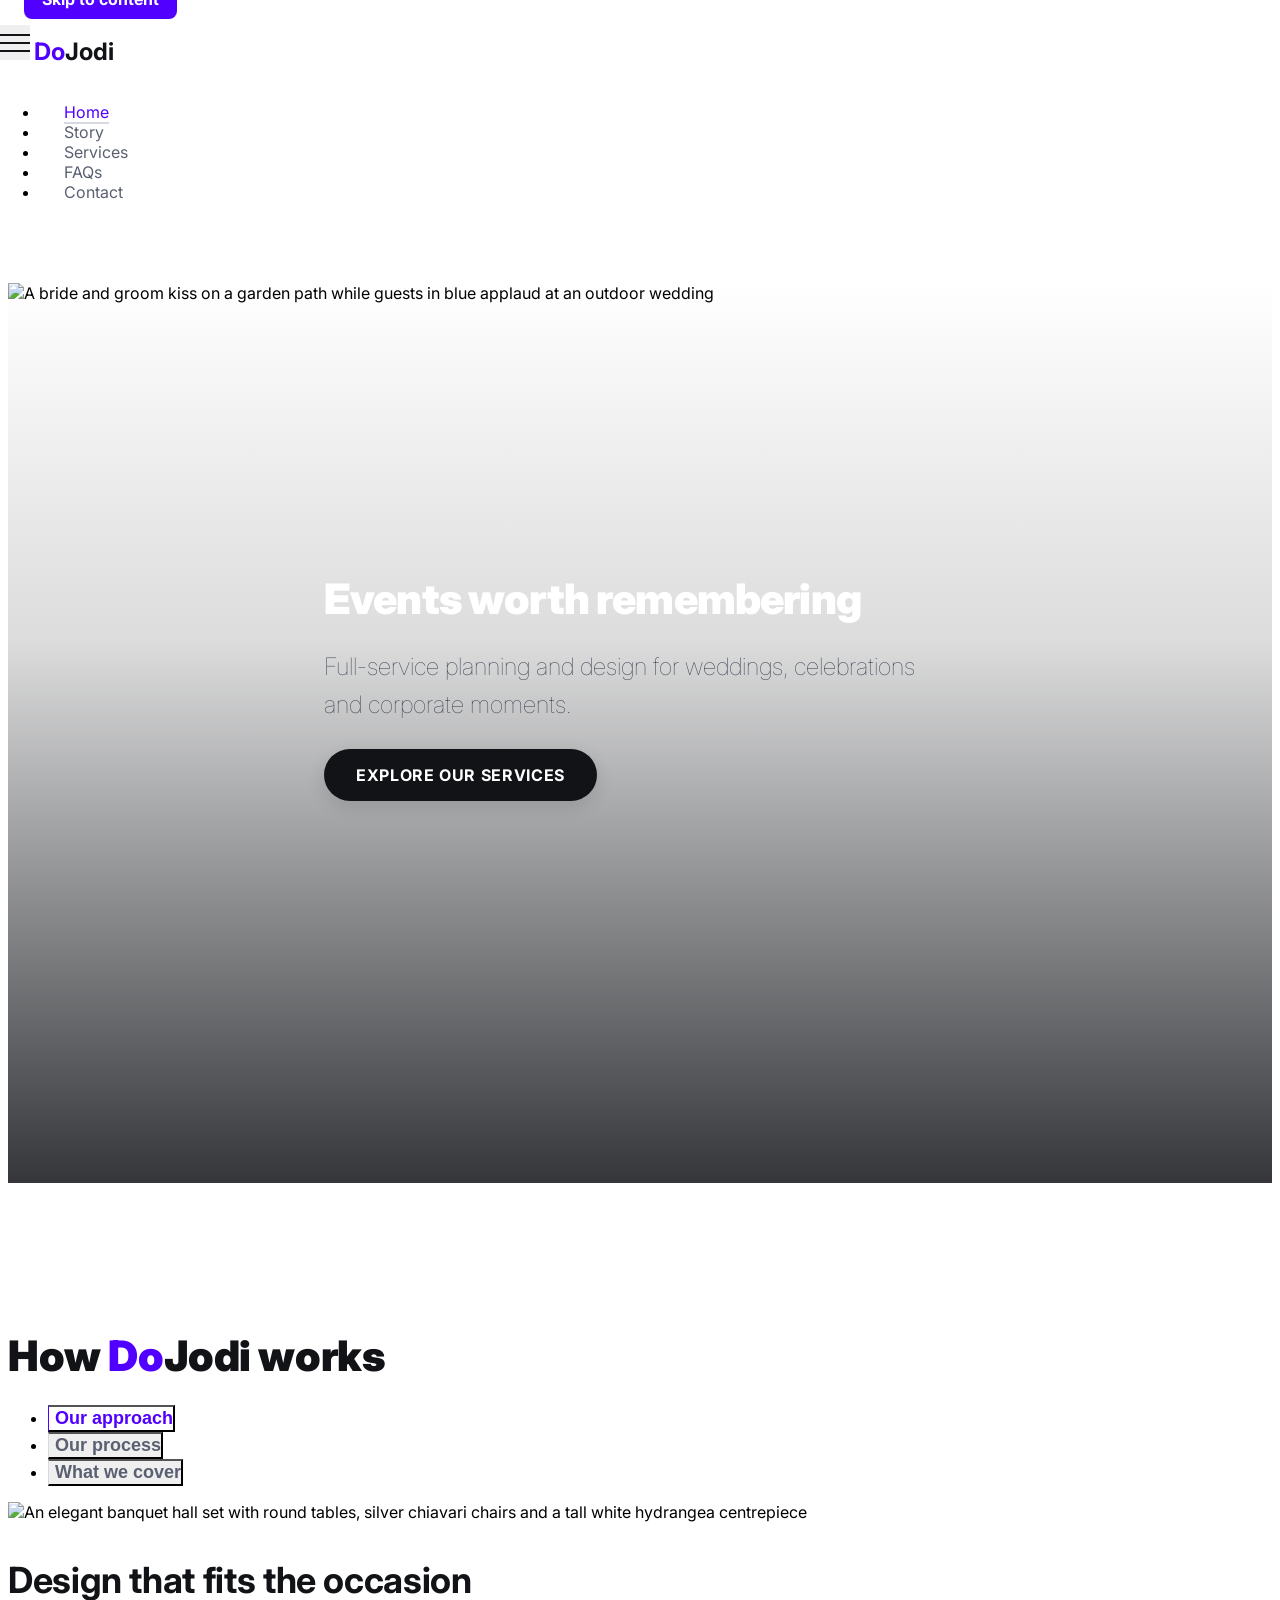
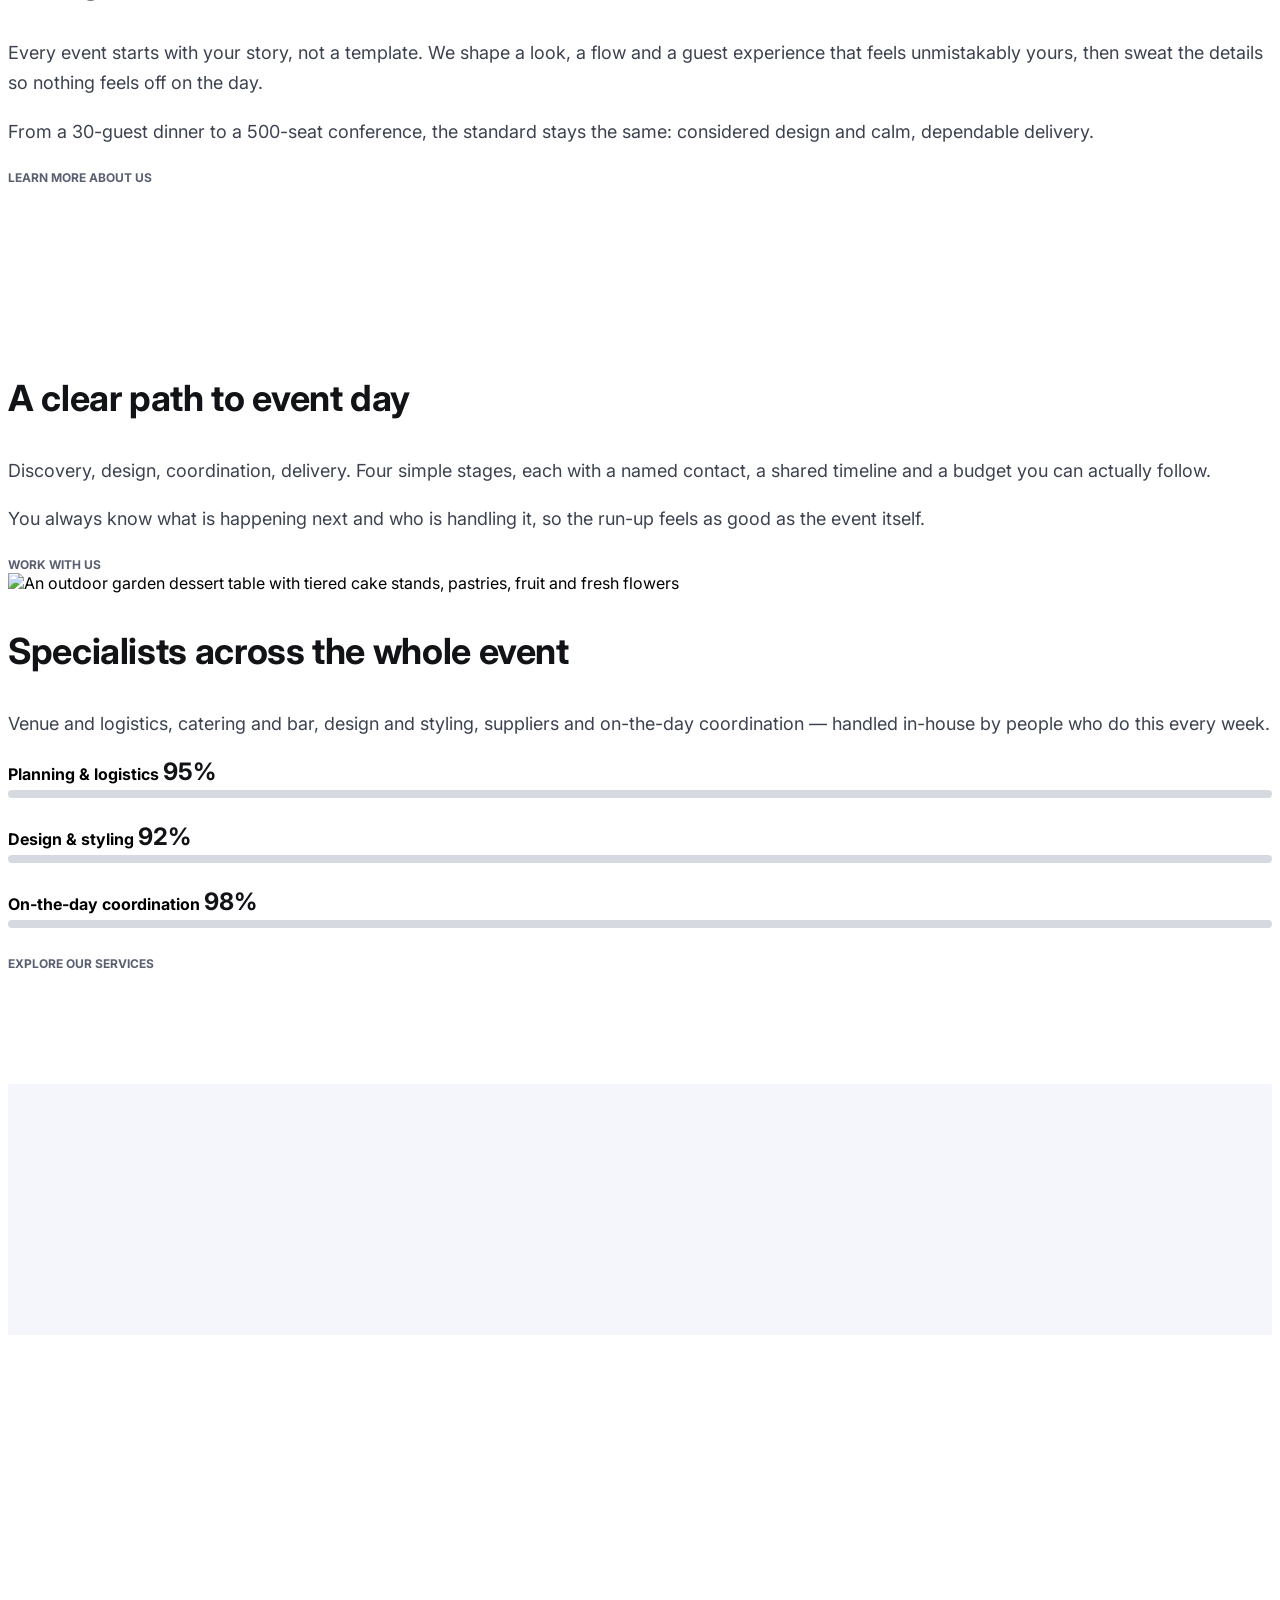
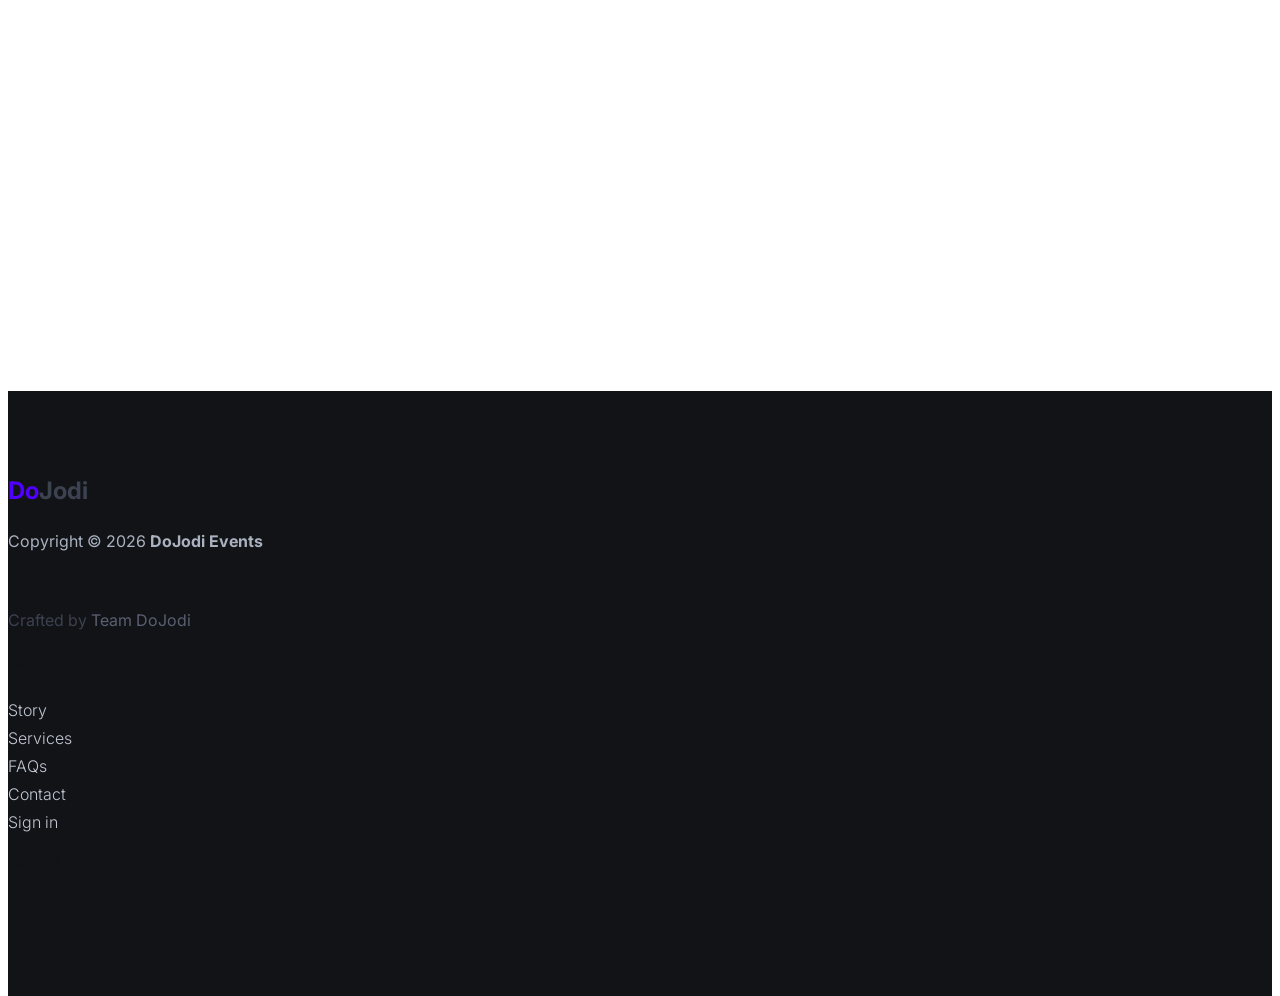
==== index.html @ 3bb0458b "Overhaul DoJodi site: shared partials, design system, real content, a11y & UX Architecture - Extract" ====
<!doctype html>
<html lang="en">
  <head>
    <meta charset="utf-8">
    <meta name="viewport" content="width=device-width, initial-scale=1">
    <meta name="description" content="DoJodi is a full-service wedding and event planning studio. We design, plan and run weddings, celebrations and corporate events from first idea to final send-off.">
    <meta name="author" content="DoJodi Events">
    <meta name="theme-color" content="#5100ff">

    <title>DoJodi Events — Wedding &amp; Event Planning Studio</title>

    <!-- Open Graph -->
    <meta property="og:type" content="website">
    <meta property="og:title" content="DoJodi Events — Wedding &amp; Event Planning Studio">
    <meta property="og:description" content="Full-service planning and design for weddings, celebrations and corporate events.">
    <meta property="og:url" content="https://teamdojodi.github.io/">
    <meta property="og:image" content="https://teamdojodi.github.io/images/slideshow/team-meeting-renewable-energy-project.jpeg">

    <link rel="icon" href="data:image/svg+xml,%3Csvg%20xmlns='http://www.w3.org/2000/svg'%20viewBox='0%200%2032%2032'%3E%3Crect%20width='32'%20height='32'%20rx='7'%20fill='%235100ff'/%3E%3Ctext%20x='16'%20y='22'%20font-family='Arial,sans-serif'%20font-size='18'%20font-weight='bold'%20fill='%23fff'%20text-anchor='middle'%3ED%3C/text%3E%3C/svg%3E">

    <!-- CSS -->
    <link rel="preconnect" href="https://fonts.googleapis.com">
    <link rel="preconnect" href="https://fonts.gstatic.com" crossorigin>
    <link href="https://fonts.googleapis.com/css2?family=Inter:wght@100;300;400;700;900&display=swap" rel="stylesheet">
    <link href="css/bootstrap.min.css" rel="stylesheet">
    <link href="css/bootstrap-icons.css" rel="stylesheet">
    <link href="css/slick.css" rel="stylesheet">
    <link href="css/dojodi.css" rel="stylesheet">
  </head>

  <body>
    <a class="skip-link" href="#main">Skip to content</a>

    <div class="preloader" role="status" aria-live="polite">
      <span class="visually-hidden">Loading…</span>
      <div class="spinner"><span class="sk-inner-circle"></span></div>
    </div>
    <div data-include="navbar"></div>

    <main id="main">
      <h1 class="visually-hidden">DoJodi Events — wedding and event planning studio</h1>

      <section class="slick-slideshow" aria-label="Featured events">
        <div class="slick-custom">
          <img src="images/slideshow/team-meeting-renewable-energy-project.jpeg" class="img-fluid" alt="A bride and groom kiss on a garden path while guests in blue applaud at an outdoor wedding" fetchpriority="high">
          <div class="slick-bottom">
            <div class="container">
              <div class="row">
                <div class="col-lg-6 col-10">
                  <h2 class="slick-title">Events worth remembering</h2>
                  <p class="lead text-white mt-lg-3 mb-lg-5">Full-service planning and design for weddings, celebrations and corporate moments.</p>
                  <a href="products.html" class="btn custom-btn">Explore our services</a>
                </div>
              </div>
            </div>
          </div>
        </div>

        <div class="slick-custom">
          <img src="images/slideshow/two-business-partners-working-together-office-computer.jpeg" class="img-fluid" alt="Two smiling women, one holding a bouquet, photographed in black and white with a city skyline behind them" loading="lazy">
          <div class="slick-bottom">
            <div class="container">
              <div class="row">
                <div class="col-lg-6 col-10">
                  <h2 class="slick-title">Planned with care, run with precision</h2>
                  <p class="lead text-white mt-lg-3 mb-lg-5">One dedicated team handling every detail, from the first sketch to the final send-off.</p>
                  <a href="about.html" class="btn custom-btn">See how we work</a>
                </div>
              </div>
            </div>
          </div>
        </div>

        <div class="slick-custom">
          <img src="images/slideshow/medium-shot-business-women-high-five.jpeg" class="img-fluid" alt="Close-up of a couple's hands exchanging gold and diamond wedding rings" loading="lazy">
          <div class="slick-bottom">
            <div class="container">
              <div class="row">
                <div class="col-lg-6 col-10">
                  <h2 class="slick-title">Let's bring your day to life</h2>
                  <p class="lead text-white mt-lg-3 mb-lg-5">Tell us your vision and we'll handle the logistics, styling and timing.</p>
                  <a href="contact.html" class="btn custom-btn">Start planning</a>
                </div>
              </div>
            </div>
          </div>
        </div>
      </section>

      <section class="about section-padding">
        <div class="container">
          <div class="row">
            <div class="col-12 text-center">
              <h2 class="mb-5">How <span>Do</span>Jodi works</h2>
            </div>

            <div class="col-lg-2 col-12 mt-auto mb-auto">
              <ul class="nav nav-pills mb-5 mx-auto justify-content-center align-items-center" id="pills-tab" role="tablist">
                <li class="nav-item" role="presentation">
                  <button class="nav-link active" id="pills-home-tab" data-bs-toggle="pill" data-bs-target="#pills-home" type="button" role="tab" aria-controls="pills-home" aria-selected="true">Our approach</button>
                </li>
                <li class="nav-item" role="presentation">
                  <button class="nav-link" id="pills-process-tab" data-bs-toggle="pill" data-bs-target="#pills-process" type="button" role="tab" aria-controls="pills-process" aria-selected="false">Our process</button>
                </li>
                <li class="nav-item" role="presentation">
                  <button class="nav-link" id="pills-cover-tab" data-bs-toggle="pill" data-bs-target="#pills-cover" type="button" role="tab" aria-controls="pills-cover" aria-selected="false">What we cover</button>
                </li>
              </ul>
            </div>

            <div class="col-lg-10 col-12">
              <div class="tab-content mt-2" id="pills-tabContent">
                <div class="tab-pane fade show active" id="pills-home" role="tabpanel" aria-labelledby="pills-home-tab">
                  <div class="row">
                    <div class="col-lg-7 col-12">
                      <img src="images/cody-lannom-G95AReIh_Ko-unsplash.jpeg" class="img-fluid" alt="An elegant banquet hall set with round tables, silver chiavari chairs and a tall white hydrangea centrepiece" loading="lazy">
                    </div>
                    <div class="col-lg-5 col-12">
                      <div class="d-flex flex-column h-100 ms-lg-4 mt-lg-0 mt-5">
                        <h3 class="mb-3">Design that fits <span>the</span> occasion</h3>
                        <p>Every event starts with your story, not a template. We shape a look, a flow and a guest experience that feels unmistakably yours, then sweat the details so nothing feels off on the day.</p>
                        <p>From a 30-guest dinner to a 500-seat conference, the standard stays the same: considered design and calm, dependable delivery.</p>
                        <div class="mt-2 mt-lg-auto">
                          <a href="about.html" class="custom-link mb-2">
                            Learn more about us
                            <i class="bi-arrow-right ms-2" aria-hidden="true"></i>
                          </a>
                        </div>
                      </div>
                    </div>
                  </div>
                </div>

                <div class="tab-pane fade" id="pills-process" role="tabpanel" aria-labelledby="pills-process-tab">
                  <div class="row">
                    <div class="col-lg-7 col-12">
                      <div class="ratio ratio-16x9">
                        <iframe src="https://www.youtube-nocookie.com/embed/f_7JqPDWhfw?controls=0" title="How DoJodi plans and runs an event" loading="lazy" frameborder="0" allow="accelerometer; autoplay; clipboard-write; encrypted-media; gyroscope; picture-in-picture" allowfullscreen></iframe>
                      </div>
                    </div>
                    <div class="col-lg-5 col-12">
                      <div class="d-flex flex-column h-100 ms-lg-4 mt-lg-0 mt-5">
                        <h3 class="mb-3">A clear path to event day</h3>
                        <p>Discovery, design, coordination, delivery. Four simple stages, each with a named contact, a shared timeline and a budget you can actually follow.</p>
                        <p>You always know what is happening next and who is handling it, so the run-up feels as good as the event itself.</p>
                        <div class="mt-2 mt-lg-auto">
                          <a href="contact.html" class="custom-link mb-2">
                            Work with us
                            <i class="bi-arrow-right ms-2" aria-hidden="true"></i>
                          </a>
                        </div>
                      </div>
                    </div>
                  </div>
                </div>

                <div class="tab-pane fade" id="pills-cover" role="tabpanel" aria-labelledby="pills-cover-tab">
                  <div class="row">
                    <div class="col-lg-7 col-12">
                      <img src="images/pim-chu-z6NZ76_UTDI-unsplash.jpeg" class="img-fluid" alt="An outdoor garden dessert table with tiered cake stands, pastries, fruit and fresh flowers" loading="lazy">
                    </div>
                    <div class="col-lg-5 col-12">
                      <div class="d-flex flex-column h-100 ms-lg-4 mt-lg-0 mt-5">
                        <h3 class="mb-3">Specialists across the whole event</h3>
                        <p>Venue and logistics, catering and bar, design and styling, suppliers and on-the-day coordination — handled in-house by people who do this every week.</p>
                        <div class="skill-thumb mt-3">
                          <strong>Planning &amp; logistics</strong>
                          <span class="float-end">95%</span>
                          <div class="progress" role="progressbar" aria-label="Planning and logistics expertise" aria-valuenow="95" aria-valuemin="0" aria-valuemax="100">
                            <div class="progress-bar progress-bar-primary" style="width: 95%;"></div>
                          </div>

                          <strong>Design &amp; styling</strong>
                          <span class="float-end">92%</span>
                          <div class="progress" role="progressbar" aria-label="Design and styling expertise" aria-valuenow="92" aria-valuemin="0" aria-valuemax="100">
                            <div class="progress-bar progress-bar-primary" style="width: 92%;"></div>
                          </div>

                          <strong>On-the-day coordination</strong>
                          <span class="float-end">98%</span>
                          <div class="progress" role="progressbar" aria-label="On-the-day coordination expertise" aria-valuenow="98" aria-valuemin="0" aria-valuemax="100">
                            <div class="progress-bar progress-bar-primary" style="width: 98%;"></div>
                          </div>
                        </div>
                        <div class="mt-2 mt-lg-auto">
                          <a href="products.html" class="custom-link mb-2">
                            Explore our services
                            <i class="bi-arrow-right ms-2" aria-hidden="true"></i>
                          </a>
                        </div>
                      </div>
                    </div>
                  </div>
                </div>
              </div>
            </div>
          </div>
        </div>
      </section>

      <section class="front-product">
        <div class="container-fluid p-0">
          <div class="row align-items-center">
            <div class="col-lg-6 col-12">
              <img src="images/header/businesspeople-meeting-office-working.jpg" class="img-fluid" alt="A team of five colleagues laughing and throwing paperwork into the air to celebrate in a studio" loading="lazy">
            </div>
            <div class="col-lg-6 col-12">
              <div class="px-5 py-5 py-lg-0">
                <h2 class="mb-4">One team, <span>every</span> detail</h2>
                <p class="lead mb-4">From the first brief to the final teardown, you work with one dedicated planner and an in-house team — not a chain of subcontractors. That is how the details stay consistent and the day stays calm.</p>
                <a href="products.html" class="custom-link">
                  Explore our services
                  <i class="bi-arrow-right ms-2" aria-hidden="true"></i>
                </a>
              </div>
            </div>
          </div>
        </div>
      </section>

      <section class="featured-product section-padding">
        <div class="container">
          <div class="row">
            <div class="col-12 text-center">
              <h2 class="mb-3">Featured services</h2>
              <p class="text-center mb-5"><span class="demo-note"><i class="bi-info-circle" aria-hidden="true"></i> Demo content — every card opens the same sample detail page.</span></p>
            </div>

            <div class="col-lg-4 col-12 mb-4">
              <article class="product-thumb">
                <span class="demo-badge">Demo</span>
                <a href="product-detail.html" class="product-image-link" aria-label="View details for Floral &amp; styling">
                  <img src="images/product/jordan-nix-CkCUvwMXAac-unsplash.jpeg" class="product-image" alt="A florist arranging pink garden roses into tall glass vases" loading="lazy">
                </a>
                <button type="button" class="product-icon bi-heart" aria-label="Save Floral and styling to favourites"></button>
                <div class="product-info">
                  <span class="product-eyebrow">Design</span>
                  <h3 class="product-title"><a href="product-detail.html" class="product-title-link">Floral &amp; styling</a></h3>
                  <p class="product-p">Concept, florals, lighting and styling that set the scene.</p>
                  <span class="product-price">From $3,500</span>
                </div>
              </article>
            </div>

            <div class="col-lg-4 col-12 mb-4">
              <article class="product-thumb">
                <span class="demo-badge">Demo</span>
                <a href="product-detail.html" class="product-image-link" aria-label="View details for Catering &amp; desserts">
                  <img src="images/product/evan-mcdougall-qnh1odlqOmk-unsplash.jpeg" class="product-image" alt="A bakery stall stacked with rows of fresh cookies beside handwritten price cards" loading="lazy">
                </a>
                <button type="button" class="product-icon bi-heart" aria-label="Save Catering and desserts to favourites"></button>
                <div class="product-info">
                  <span class="product-eyebrow">Food &amp; drink</span>
                  <h3 class="product-title"><a href="product-detail.html" class="product-title-link">Catering &amp; desserts</a></h3>
                  <p class="product-p">Seasonal menus, tastings, dessert tables and full bar service.</p>
                  <span class="product-price">From $2,500</span>
                </div>
              </article>
            </div>

            <div class="col-lg-4 col-12 mb-4">
              <article class="product-thumb">
                <span class="demo-badge">Demo</span>
                <a href="product-detail.html" class="product-image-link" aria-label="View details for Bar &amp; beverage">
                  <img src="images/product/nature-zen-3Dn1BZZv3m8-unsplash.jpeg" class="product-image" alt="Tall stacks of colourful plastic drink crates filled with bottled beverages" loading="lazy">
                </a>
                <button type="button" class="product-icon bi-heart" aria-label="Save Bar and beverage to favourites"></button>
                <div class="product-info">
                  <span class="product-eyebrow">Food &amp; drink</span>
                  <h3 class="product-title"><a href="product-detail.html" class="product-title-link">Bar &amp; beverage</a></h3>
                  <p class="product-p">Signature cocktails, sommelier picks and fully staffed bars.</p>
                  <span class="product-price">From $1,800</span>
                </div>
              </article>
            </div>

            <div class="col-12 text-center mt-2">
              <a href="products.html" class="view-all">View all services</a>
            </div>
          </div>
        </div>
      </section>
    </main>

    <div data-include="footer"></div>

    <script src="js/includes.js"></script>
  </body>
</html>
---- css/dojodi.css ----
/* ==========================================================================
   DoJodi — Design System
   --------------------------------------------------------------------------
   COLOUR (every text/background pair below meets WCAG AA — 4.5:1)
     --primary-color  #5100ff  Brand violet. 7.5:1 on white.
     --dark-color     #111317  Near-black for headings & dark sections.
     --text-color     #3c4250  Default body copy. 10:1 on white.
     --p-color        #5a6071  Muted / secondary text. 6.3:1 on white.
     --section-bg     #f4f6fb  Tinted section background.

   SPACING — 8px base scale (--space-1 … --space-11 = 4px … 112px).
     Section rhythm: --space-11 (112px) desktop, --space-8 (64px) mobile.

   TYPE — 'Inter'. Headings 64/42/36/32/24/20px (h1–h6); body 18px.
     Weights: 300 light · 400 normal · 700 bold · 900 black.
   ========================================================================== */

/*---------------------------------------
  CUSTOM PROPERTIES ( VARIABLES )             
-----------------------------------------*/
:root {
  /* Brand palette */
  --white-color:                #FFFFFF;
  --primary-color:              #5100ff;
  --primary-dark:               #3d00c2;
  --section-bg-color:           #f4f6fb;
  --dark-color:                 #111317;
  --grey-color:                 #d6d9e0;
  --text-color:                 #3c4250;
  --p-color:                    #5a6071;
  --error-color:                #c81e1e;
  --success-color:              #1a7f47;

  --body-font-family:           'Inter', sans-serif;

  /* Type scale */
  --h5-font-size:               24px;
  --p-font-size:                18px;
  --copyright-text-font-size:   16px;
  --product-link-font-size:     14px;
  --custom-link-font-size:      12px;

  /* Weights */
  --font-weight-thin:           100;
  --font-weight-light:          300;
  --font-weight-normal:         400;
  --font-weight-bold:           700;
  --font-weight-black:          900;

  /* Spacing scale (8px base) */
  --space-1:  4px;
  --space-2:  8px;
  --space-3:  16px;
  --space-4:  24px;
  --space-5:  32px;
  --space-6:  40px;
  --space-7:  48px;
  --space-8:  64px;
  --space-9:  80px;
  --space-10: 96px;
  --space-11: 112px;
}

body,
html {
  height: 100%;
}

html {
  scroll-behavior: smooth;
}

@media screen and (prefers-reduced-motion: reduce) {
  html {
    scroll-behavior: auto;
  }
}

body {
    background: var(--white-color);
    font-family: var(--body-font-family);    
    position: relative;
}

/*---------------------------------------
  TYPOGRAPHY               
-----------------------------------------*/

h2,
h3,
h4,
h5,
h6 {
  color: var(--dark-color);
  line-height: inherit;
}

h1,
h2,
h3,
h4,
h5,
h6 {
  font-weight: var(--font-weight-bold);
}

h1,
h2 {
  font-weight: var(--font-weight-black);
}

h1 {
  font-size: 64px;
  line-height: normal;
}

h2 {
  font-size: 42px;
}

h3 {
  font-size: 36px;
}

h4 {
  font-size: 32px;
}

h5 {
  font-size: 24px;
}

h6 {
  font-size: 20px;
}

p {
  color: var(--text-color);
  font-size: var(--p-font-size);
  font-weight: var(--font-weight-normal);
  line-height: 1.7;
}

a, 
button {
  touch-action: manipulation;
  transition: all 0.3s;
}

a {
  color: var(--p-color);
  text-decoration: none;
}

a:hover {
  color: var(--primary-color);
}

.text-primary {
  color: var(--primary-color) !important;
}

::selection {
  background: var(--primary-color);
  color: var(--white-color);
}

/*---------------------------------------
  CUSTOM LINK               
-----------------------------------------*/
.custom-link {
  color: var(--p-color);
  font-size: var(--custom-link-font-size);
  font-weight: var(--font-weight-bold);
  text-transform: uppercase;
  position: relative;
}

.custom-link i {
  position: absolute;
  opacity: 0;
  bottom: 0;
  left: 100%;
  transition: all 0.3s;
  line-height: normal;
}

.custom-link:hover i {
  opacity: 1;
  left: 101%;
}

.lead {
  font-size: 1.5rem;
  font-weight: var(--font-weight-thin);
}

b,
strong {
  font-weight: var(--font-weight-bold);
}

/*---------------------------------------
  PRE LOADER               
-----------------------------------------*/
.preloader {
  position: fixed;
  top: 0;
  left: 0;
  width: 100%;
  height: 100%;
  z-index: 99999;
  display: flex;
  flex-flow: row nowrap;
  justify-content: center;
  align-items: center;
  background: none repeat scroll 0 0 var(--white-color);
}

.spinner {
  border: 1px solid transparent;
  border-radius: 5px;
  position: relative;
}

.spinner::before {
  content: '';
  box-sizing: border-box;
  position: absolute;
  top: 50%;
  left: 50%;
  width: 45px;
  height: 45px;
  margin-top: -10px;
  margin-left: -23px;
  border-radius: 50%;
  border: 1px solid #959595;
  border-top-color: var(--white-color);
  animation: spinner .9s linear infinite;
}

@keyframes spinner {
  to {transform: rotate(360deg);}
}

/*---------------------------------------
  CUSTOM BUTTON & ICON              
-----------------------------------------*/
.custom-btn {
  background: var(--dark-color);
  border-radius: 50px;
  color: var(--white-color);
  font-size: var(--copyright-text-font-size);
  text-transform: uppercase;
  padding: 16.50px 20px;
}

.social-btn {
  background: transparent;
  border: 1px solid var(--grey-color);
  color: var(--dark-color);
  text-transform: none;
}

.social-btn:hover {
  border-color: transparent;
}

.cart-form-select {
  border-radius: 0;
  padding-top: 15px;
  padding-bottom: 15px;
}

.cart-btn {
  border-radius: 0;
  width: 100%;
  font-size: var(--product-link-font-size);
}

.custom-btn:hover,
.slick-slideshow .custom-btn:hover {
  background: var(--primary-color);
  color: var(--white-color);
}

.custom-icon {
  color: var(--p-color);
  font-size: 24px;
}

.custom-icon {
  display: inline-block;
  vertical-align: middle;
}

.bi-bag.custom-icon {
  font-size: 17px;
}

/*---------------------------------------
  DIV SEPARATOR               
-----------------------------------------*/
.div-separator {
  position: relative;
}

.div-separator::before {
  content: "";
  height: 1px;
  background: var(--grey-color);
  display: block;
  width: 100%;
}

.div-separator span {
  position: absolute;
  top: 50%;
  margin-left: -22.5px;
  left: 50%;
  text-align: center;
  background: var(--white-color);
  margin-top: -11px;
  color: var(--dark-color);
  font-weight: var(--font-weight-bold);
  font-size: 14px;
  width: 35px;
  text-transform: uppercase;
}

/*---------------------------------------
  NAVIGATION               
-----------------------------------------*/
.navbar {
  background: var(--white-color);
  position: fixed;
  top: 0;
  right: 0;
  left: 0;
  padding: 25px 0;
  z-index: 2;
  will-change: transform;
  transition: transform 300ms linear;
}

.navbar span, h2 span, h4 span {
	color: var(--primary-color);
}

.navbar.headroom--not-top {
  padding: 20px 0;
}

.headroom--pinned {
  transform: translate(0, 0);
}

.headroom--unpinned {
  transform: translate(0, -150%);
}

.navbar-brand {
  color: var(--dark-color);
  font-size: 24px;
  font-weight: var(--font-weight-light);
  margin: 0;
  padding: 0;
}

.navbar-expand-lg .navbar-nav .nav-link {
  display: inline-block;
  padding: 0;
  margin-right: 1.5rem;
  margin-left: 1.5rem;
}

.nav-link {
  color: var(--p-color);
  font-size: 16px;
  position: relative;
}

.navbar .nav-link::after {
  position: absolute;
  top: 100%;
  left: 0;
  width: 100%;
  height: 2px;
  background: var(--grey-color);
  content: '';
  opacity: 0;
  -webkit-transition: opacity 0.3s, -webkit-transform 0.3s;
  -moz-transition: opacity 0.3s, -moz-transform 0.3s;
  transition: opacity 0.3s, transform 0.3s;
  -webkit-transform: translateY(10px);
  -moz-transform: translateY(10px);
  transform: translateY(10px);
}

.navbar .nav-link.active::after, 
.navbar .nav-link:hover::after {
  opacity: 1;
  -webkit-transform: translateY(0px);
  -moz-transform: translateY(0px);
  transform: translateY(0px);
}

.navbar .nav-link.active,
.navbar .nav-link:hover {
  color: var(--primary-color);
}

.nav-link:focus, 
.nav-link:hover {
  color: var(--p-color);
}

.navbar-toggler {
  border: 0;
  padding: 0;
  cursor: pointer;
  margin: 0;
  width: 30px;
  height: 35px;
  outline: none;
}

.navbar-toggler:focus {
  outline: none;
  box-shadow: none;
}

.navbar-toggler[aria-expanded="true"] .navbar-toggler-icon {
  background: transparent;
}

.navbar-toggler[aria-expanded="true"] .navbar-toggler-icon:before,
.navbar-toggler[aria-expanded="true"] .navbar-toggler-icon:after {
  transition: top 300ms 50ms ease, -webkit-transform 300ms 350ms ease;
  transition: top 300ms 50ms ease, transform 300ms 350ms ease;
  transition: top 300ms 50ms ease, transform 300ms 350ms ease, -webkit-transform 300ms 350ms ease;
  top: 0;
}

.navbar-toggler[aria-expanded="true"] .navbar-toggler-icon:before {
  transform: rotate(45deg);
}

.navbar-toggler[aria-expanded="true"] .navbar-toggler-icon:after {
  transform: rotate(-45deg);
}

.navbar-toggler .navbar-toggler-icon {
  background: var(--dark-color);
  transition: background 10ms 300ms ease;
  display: block;
  width: 30px;
  height: 2px;
  position: relative;
}

.navbar-toggler .navbar-toggler-icon::before,
.navbar-toggler .navbar-toggler-icon::after {
  transition: top 300ms 350ms ease, -webkit-transform 300ms 50ms ease;
  transition: top 300ms 350ms ease, transform 300ms 50ms ease;
  transition: top 300ms 350ms ease, transform 300ms 50ms ease, -webkit-transform 300ms 50ms ease;
  position: absolute;
  right: 0;
  left: 0;
  background: var(--dark-color);
  width: 30px;
  height: 2px;
  content: '';
}

.navbar-toggler .navbar-toggler-icon:before {
  top: -8px;
}

.navbar-toggler .navbar-toggler-icon:after {
  top: 8px;
}

/*---------------------------------------
  SITE HEADER              
-----------------------------------------*/
.site-header {
  background-color: var(--section-bg-color);
  position: relative;
  overflow: hidden;
  margin-top: 86px;
}

.site-header.section-padding {
  padding-top: 7rem;
  padding-bottom: 7rem;
}

.site-header.section-padding-img {
  padding-top: 10rem;
  padding-bottom: 10rem;
}

.header-image {
  position: absolute;
  top: 0;
  right: 0;
  width: 50%;
  height: 100%;
  object-fit: cover;
}

/*---------------------------------------
  SLICK SLIDESHOW               
-----------------------------------------*/
@media (min-width: 992px) {
  .slick-slideshow {
    height: 100vh;
  }
}

.slick-slideshow {
  margin-top: 86px;
}

.slick-title {
  color: var(--white-color);
}

.slick-custom {
  position: relative;
}

.slick-custom img {
  width: 100%;
  object-fit: cover;
}

.slick-bottom {
  background: linear-gradient(to top, var(--dark-color), transparent 90%);
  position: absolute;
  z-index: 2;
  bottom: 0;
  right: 0;
  left: 0;
  width: 100%;
  height: 100%;
}

.slick-bottom .container {
  position: absolute;
  top: 40%;
  left: 50%;
  transform: translate(-50%, -40%);
}

.slick-slideshow .custom-btn {
  font-weight: var(--font-weight-bold);
  display: inline-block;
  padding-right: 32px;
  padding-left: 32px;
}

@media (min-width: 576px) {
  .slick-slideshow .slick-dots {
    max-width: 540px;
  }
}

@media (min-width: 768px) {
  .slick-slideshow .slick-dots {
    max-width: 720px;
  }
}

@media (min-width: 992px) {
  .slick-slideshow .slick-dots {
    max-width: 960px;
  }
}

@media (min-width: 1200px) {
  .slick-slideshow .slick-dots {
    max-width: 1140px;
  }
}

@media (min-width: 1400px) {
  .slick-slideshow .slick-dots {
    max-width: 1320px;
  }
}

.slick-slideshow .slick-dots {
  position: absolute;
  z-index: 2;
  top: 50%;
  left: 0;
  right: 0;
  transform: translate(0, -50%);
  margin: 0 auto;
  padding: 0;
}

.slick-slideshow .slick-dots li {
  background: transparent;
  border: 5px solid rgba(255, 255, 255, 0.35);
  border-radius: 100%;
  display: block;
  width: 30px;
  height: 30px;
  margin: 10px;
  padding: 5px;
  margin-left: auto;
  cursor: pointer;
}

.slick-slideshow .slick-dots button {
  background: transparent;
  border: none;
  color: transparent;
  display: block;
  width: 100%;
  height: 0;
  margin: 0;
  padding: 0;
  outline: none;
  height: 0;
}

.slick-slideshow .slick-dots li:hover,
.slick-slideshow .slick-dots .slick-active {
  background: var(--white-color);
}

/*---------------------------------------
  CUSTOM CIRCLE IMAGES               
-----------------------------------------*/

.custom-circle-image {
  border-radius: 100px;
  width: 55px;
  height: 55px;
}

.custom-circle-image.team-image {
  width: 85px;
  height: 85px;
}

/*---------------------------------------
  TESTIMONIAL               
-----------------------------------------*/
.slick-testimonial .slick-list,
.slick-testimonial .slick-track {
  height: 100%;
}

.slick-testimonial {
  margin: auto;
}

.slick-testimonial-caption {
  quotes: '❝' '❞';
  position: relative;
  padding: 5rem 7rem;
}

.slick-testimonial-caption::before {
  content: open-quote;
  display: inline-block;
  color: var(--primary-color);
  font-family: auto;
  font-size: 100px;
  height: 0;
  position: absolute;
  top: 0;
  left: 0;
}

.slick-testimonial .slick-dots {
  text-align: center;
}

.slick-testimonial .slick-dots li {
  background: var(--grey-color);
  display: inline-block;
  vertical-align: top;
  width: 16%;
  height: 1px;
}

.slick-testimonial .slick-dots button {
  background: transparent;
  border: none;
  color: transparent;
  display: block;
  width: 100%;
  height: 0;
  margin: 0;
  padding: 0;
}

.slick-testimonial .slick-dots li:hover,
.slick-testimonial .slick-dots .slick-active {
  background: var(--dark-color);
}

/*---------------------------------------
  SECTION               
-----------------------------------------*/
section {
  content-visibility: auto;
  contain-intrinsic-size: 700px;
}

.section-padding {
  padding-top: 7rem;
  padding-bottom: 7rem;
}

/*---------------------------------------
  ABOUT               
-----------------------------------------*/
.about .nav-pills .nav-item {
  width: 100%;
}

.about .nav-pills .nav-link {
  color: var(--p-color);
  font-size: 18px;
  font-weight: var(--font-weight-bold);
  border-left: 1px solid var(--grey-color);
  border-radius: 0;
  padding-right: 0;
}

.about .nav-pills .nav-link:hover,
.about .nav-pills .nav-link.active, 
.about .nav-pills .show>.nav-link {
  background: transparent;
  border-left-color: var(--primary-color);
  color: var(--primary-color);
}

/*---------------------------------------
  FAQ ACCORDION               
-----------------------------------------*/
.accordion-item {
  background-color: transparent;
  border-top: 0;
  border-right: 0;
  border-left: 0;
}

.accordion-button {
  background-color: transparent;
  box-shadow: none;
}

.accordion-button:not(.collapsed) {
  background: transparent;
  box-shadow: none;
}

button:focus:not(:focus-visible) {
  border-color: transparent;
  box-shadow: none;
}

.accordion-body {
  border-top: 1px solid rgba(0,0,0,.125);
}

.accordion-button {
  font-size: 1.5rem;
  font-weight: var(--font-weight-normal);
  padding-top: 1.5rem;
  padding-right: 0;
  padding-bottom: 1.5rem;
  padding-left: 0;
}

.accordion-body {
  padding: 2rem 0;
}

/*---------------------------------------
  TEAM MEMBERS               
-----------------------------------------*/
.team {
  background: var(--grey-color);
}

.team-thumb {
  background: var(--white-color);
  position: relative;
  border-radius: .25rem;
  padding: 42px 32px;
}

.team-info {
  width: 100%;
}

.custom-modal-btn {
  background: var(--grey-color);
  color: var(--white-color);
  position: absolute;
  top: 0;
  right: 0;
  bottom: 0;
  margin: auto 32px;
  width: 42px;
  height: 42px;
}

.modal-body {
  padding: 4rem;
}

.modal-header {
  padding-top: 7rem;
  padding-bottom: 5rem;
}

.modal-header .btn-close {
  position: absolute;
  top: 0;
  right: 0;
  font-size: 24px;
  margin: 32px;
}

#cart-modal .modal-header .btn-close {
  z-index: 2;
  margin: 22px;
}

#cart-modal .modal-header {
  border-bottom: 0;
  padding: 0;
}

#cart-modal .modal-footer {
  padding: 2rem 4rem;
}

/*---------------------------------------
  SKILL - PROGRESS BAR               
-----------------------------------------*/
.skill-thumb strong {
  display: inline-block;
  margin-bottom: 6px;
}

.skill-thumb span {
  color: var(--dark-color);
  font-size: 24px;
  font-weight: var(--font-weight-bold);
}

.skill-thumb .progress {
  background: var(--white-color);
  box-shadow: none;
  border-radius: 100px;
  height: 1px;
  margin-bottom: 16px;
}

.skill-thumb .progress .progress-bar-primary {
  background: var(--grey-color);
}

/*---------------------------------------
  PRODUCT               
-----------------------------------------*/
.front-product {
  background: var(--section-bg-color);
}

.product-thumb {
  background: var(--white-color);
  position: relative;
  transition: all 0.5s ease-out;
}

.product-image {
  transition: all 0.5s ease-out;
}

.product-thumb:hover .product-image {
  box-shadow: 0 1rem 3rem rgba(0,0,0,.175);
}

.product-info {
  padding: 30px 20px;
}

.product-description {
  padding: 0 20px;
}

.product-icon {
  color: var(--white-color);
}

.product-title-link {
  color: var(--dark-color);
}

.product-p {
  font-size: var(--product-link-font-size);
}

.view-all {
  text-transform: uppercase;
  color: var(--p-color);
  font-size: 13px;
  font-weight: var(--font-weight-bold);
  border-bottom: 2px solid var(--grey-color);
  padding-bottom: 6px;
}

/*---------------------------------------
  CONTACT              
-----------------------------------------*/
.contact-info {
  padding: 40px;
}

.contact-form .form-control {
  border-color: var(--grey-color);
  font-weight: var(--font-weight-normal);
}

.form-floating>label {
  color: var(--p-color);
  font-weight: var(--font-weight-normal);
}

.contact-form button[type='submit'] {
  background: var(--dark-color);
  border: none;
  border-radius: 100px;
  color: var(--white-color);
  font-weight: var(--font-weight-bold);
  text-transform: uppercase;
  padding: 16px;
}

.contact-form button[type='submit']:hover {
  background: var(--primary-color);
}

/*---------------------------------------
  SITE FOOTER               
-----------------------------------------*/
.site-footer {
  background: var(--dark-color);
  padding-top: 5rem;
  padding-bottom: 5rem;
}

.footer-menu {
  margin: 0;
  padding: 0;
}

.footer-menu-item {
  display: block;
  width: 50%;
}

.footer-menu-link {
  color: #6c757d;
  font-weight: var(--font-weight-light);
  display: inline-block;
  vertical-align: top;
  margin-top: 4px;
  margin-bottom: 4px;
}

.site-footer .social-icon-link {
  margin-top: 4px;
}

.site-footer .social-icon-link:hover,
.footer-menu-link:hover {
  color: var(--white-color);
}

.copyright-text {
  font-size: var(--copyright-text-font-size);
}

/*---------------------------------------
  SOCIAL ICON               
-----------------------------------------*/
.social-icon {
  margin: 0;
  padding: 0;
}

.social-icon li {
  list-style: none;
  display: inline-block;
  vertical-align: top;
}

.social-icon-link {
  color: #6c757d;
  font-size: 1rem;
  display: inline-block;
  vertical-align: top;
  margin-bottom: 4px;
  margin-right: 15px;
}

.social-icon-link:hover {
  color: var(--primary-color);
}

/*---------------------------------------
  RESPONSIVE STYLES               
-----------------------------------------*/
@media screen and (max-width: 1200px) {
  h1 {
    font-size: 62px;
  }
}

@media screen and (max-width: 991px) {
  h1 {
    font-size: 42px;
    margin-bottom: 0;
  }

  h2 {
    font-size: 36px;
  }

  h3 {
    font-size: 32px;
  }

  h4 {
    font-size: 28px;
  }

  h5 {
    font-size: 24px;
  }

  h6 {
    font-size: 20px;
  }

  .lead {
    font-size: 16px;
  }

  .navbar-expand-lg .navbar-nav .nav-link {
    margin-top: 1rem;
  }

  .site-header {
    background-position: bottom;
  }

  #cart-modal .modal-header .btn-close {
    margin: 22px 14px;
  }

  .custom-btn {
    font-size: 14px;
    padding: 13.5px 20px;
  }

  .slick-slideshow .custom-btn {
    padding-right: 27px;
    padding-left: 27px;
  }

  .social-login,
  .div-separator {
    width: 75% !important;
  }

  #cart-modal .modal-footer .row {
    width: 100% !important;
  }

  .site-header.section-padding,
  .section-padding {
    padding-top: 4rem;
    padding-bottom: 4rem;
  }

  .site-header-image.section-padding {
    padding-bottom: 0;
  }

  .header-info {
    padding-top: 50px;
    padding-bottom: 100px;
  }

  .header-image {
    position: relative;
    top: auto;
    bottom: 0;
    left: 0;
    width: auto;
    height: auto;
  }

  .slick-testimonial-caption {
    padding: 6rem 3rem 4rem 3rem;
  }

  .slick-slideshow .slick-dots li {
    width: 25px;
    height: 25px;
  }

  .modal-header {
    padding-top: 6rem;
    padding-bottom: 2rem;
  }

  .modal-body {
    padding: 2rem;
  }

  #cart-modal .modal-footer {
    padding-right: 0;
    padding-left: 0;
  }

  #cart-modal .modal-body {
    padding: 4rem 2rem 2rem 2rem;
  }
}

/* ==========================================================================
   OVERHAUL ADDITIONS — a11y, interaction states & premium polish
   Appended intentionally so these rules win via the cascade.
   ========================================================================== */

/* --- Accessibility: skip link + visible keyboard focus ------------------- */
.skip-link {
  position: absolute;
  top: -64px;
  left: var(--space-3);
  z-index: 100000;
  background: var(--primary-color);
  color: var(--white-color);
  padding: 10px 18px;
  border-radius: 0 0 8px 8px;
  font-weight: var(--font-weight-bold);
  transition: top 0.2s ease;
}
.skip-link:focus {
  top: 0;
  color: var(--white-color);
}

a:focus-visible,
button:focus-visible,
input:focus-visible,
select:focus-visible,
textarea:focus-visible,
.btn:focus-visible,
.nav-link:focus-visible,
.custom-icon:focus-visible,
.accordion-button:focus-visible,
[tabindex]:focus-visible {
  outline: 3px solid var(--primary-color);
  outline-offset: 3px;
  border-radius: 4px;
}

/* --- Headings & body rhythm --------------------------------------------- */
h1, h2, h3, h4 { letter-spacing: -0.01em; }
h2 { margin-bottom: var(--space-4); }
.lead { color: var(--text-color); line-height: 1.6; }

/* --- Buttons ------------------------------------------------------------- */
.custom-btn {
  padding: 16px 28px;
  letter-spacing: 0.04em;
  font-weight: var(--font-weight-bold);
  box-shadow: 0 6px 18px rgba(17, 19, 23, 0.12);
}
.custom-btn:hover,
.slick-slideshow .custom-btn:hover {
  background: var(--primary-dark);
  transform: translateY(-2px);
  box-shadow: 0 10px 26px rgba(81, 0, 255, 0.28);
}
.custom-btn:active { transform: translateY(0); }
.social-btn:hover { border-color: var(--primary-color); color: var(--primary-color); background: transparent; }
.view-all:hover { color: var(--primary-color); border-bottom-color: var(--primary-color); }

/* --- Navbar -------------------------------------------------------------- */
.navbar.headroom--not-top { box-shadow: 0 6px 24px rgba(17, 19, 23, 0.07); }
.custom-icon:hover { color: var(--primary-color); }

/* --- Hero slideshow ------------------------------------------------------ */
.slick-slideshow { overflow: hidden; }
.slick-bottom {
  background: linear-gradient(to top, rgba(17, 19, 23, 0.85), rgba(17, 19, 23, 0.15) 60%, transparent 100%);
}
.slick-title {
  font-weight: var(--font-weight-black);
  letter-spacing: -0.02em;
}
@media (min-width: 992px) {
  .slick-custom img { height: 100vh; }
}

/* --- Service / product cards + demo badge -------------------------------- */
.product-thumb {
  position: relative;
  background: var(--white-color);
  border: 1px solid var(--grey-color);
  border-radius: 14px;
  overflow: hidden;
  height: 100%;
  transition: transform 0.4s ease, box-shadow 0.4s ease;
}
.product-thumb:hover {
  transform: translateY(-6px);
  box-shadow: 0 1.25rem 2.5rem rgba(17, 19, 23, 0.14);
}
.product-image-link { display: block; overflow: hidden; }
.product-image {
  width: 100%;
  aspect-ratio: 4 / 3;
  object-fit: cover;
  display: block;
  transition: transform 0.6s ease;
}
.product-thumb:hover .product-image { transform: scale(1.06); box-shadow: none; }
.product-info { display: block; padding: var(--space-4); }
.product-eyebrow {
  display: inline-block;
  color: var(--primary-color);
  font-size: 12px;
  font-weight: var(--font-weight-bold);
  letter-spacing: 0.08em;
  text-transform: uppercase;
  margin-bottom: var(--space-2);
}
.product-title { font-size: 22px; margin-bottom: var(--space-2); }
.product-title-link { color: var(--dark-color); }
.product-title-link:hover { color: var(--primary-color); }
.product-p { color: var(--p-color); margin-bottom: var(--space-3); }
.product-price {
  display: inline-block;
  color: var(--dark-color);
  font-weight: var(--font-weight-bold);
  font-size: 18px;
}
.product-icon {
  position: absolute;
  top: var(--space-3);
  right: var(--space-3);
  z-index: 3;
  background: rgba(255, 255, 255, 0.92);
  color: var(--dark-color);
  border: none;
  width: 40px;
  height: 40px;
  border-radius: 50%;
  display: inline-flex;
  align-items: center;
  justify-content: center;
  font-size: 18px;
  box-shadow: 0 2px 8px rgba(17, 19, 23, 0.15);
  cursor: pointer;
  transition: all 0.25s ease;
}
.product-icon:hover,
.product-icon.is-saved { background: var(--primary-color); color: var(--white-color); }
.demo-badge {
  position: absolute;
  top: var(--space-3);
  left: var(--space-3);
  z-index: 3;
  background: rgba(17, 19, 23, 0.82);
  color: var(--white-color);
  font-size: 11px;
  font-weight: var(--font-weight-bold);
  letter-spacing: 0.08em;
  text-transform: uppercase;
  padding: 5px 10px;
  border-radius: 6px;
}
.demo-note {
  display: inline-flex;
  align-items: center;
  gap: var(--space-2);
  background: var(--section-bg-color);
  border: 1px dashed var(--grey-color);
  color: var(--p-color);
  font-size: 14px;
  padding: 10px 16px;
  border-radius: 10px;
}

/* --- Product detail ------------------------------------------------------ */
.product-detail { padding-top: calc(86px + var(--space-7)); padding-bottom: var(--space-9); }
.product-detail .product-image { aspect-ratio: 1 / 1; border-radius: 14px; }
.product-detail .product-thumb { border: 0; overflow: visible; }
.product-detail .product-thumb:hover { transform: none; box-shadow: none; }
.line-total { color: var(--dark-color); font-weight: var(--font-weight-bold); font-size: 20px; }
.product-includes { list-style: none; margin: 0; padding: 0; }
.product-includes li { display: flex; align-items: center; gap: var(--space-2); margin-bottom: var(--space-2); color: var(--text-color); }
.product-includes i { color: var(--success-color); }

/* --- Breadcrumb ---------------------------------------------------------- */
.page-breadcrumb { margin-bottom: var(--space-5); font-size: 14px; }
.page-breadcrumb a { color: var(--p-color); }
.page-breadcrumb a:hover { color: var(--primary-color); }
.page-breadcrumb .sep { color: var(--grey-color); margin: 0 8px; }
.page-breadcrumb .current { color: var(--dark-color); font-weight: var(--font-weight-bold); }

/* --- Team ---------------------------------------------------------------- */
.team { background: var(--section-bg-color); }
.team-thumb {
  border: 1px solid var(--grey-color);
  border-radius: 14px;
  padding: var(--space-5);
  transition: transform 0.3s ease, box-shadow 0.3s ease;
  height: 100%;
}
.team-thumb:hover { transform: translateY(-4px); box-shadow: 0 1rem 2rem rgba(17, 19, 23, 0.1); }
.custom-circle-image { object-fit: cover; }
.custom-circle-image.team-image { width: 88px; height: 88px; }
.custom-modal-btn { background: var(--primary-color); color: var(--white-color); transition: all 0.25s ease; }
.custom-modal-btn:hover { background: var(--primary-dark); color: var(--white-color); transform: scale(1.08); }

/* --- Testimonial --------------------------------------------------------- */
.slick-testimonial-caption .lead { color: var(--text-color); font-weight: var(--font-weight-light); }
.slick-testimonial-caption::before { color: var(--primary-color); }

/* --- FAQ accordion ------------------------------------------------------- */
.accordion-button:not(.collapsed) { color: var(--primary-color); }
.accordion-button::after { transition: transform 0.3s ease; }

/* --- Forms: focus, validation & success --------------------------------- */
.form-control:focus,
.form-select:focus {
  border-color: var(--primary-color);
  box-shadow: 0 0 0 0.18rem rgba(81, 0, 255, 0.15);
}
.form-hint {
  color: var(--p-color);
  font-size: 14px;
}
.form-error {
  display: block;
  color: var(--error-color);
  font-size: 14px;
  margin-top: 6px;
  min-height: 1.1em;
}
.form-control.is-invalid {
  border-color: var(--error-color) !important;
  box-shadow: 0 0 0 0.18rem rgba(200, 30, 30, 0.15);
}
.form-success {
  display: flex;
  align-items: flex-start;
  gap: var(--space-3);
  padding: var(--space-5);
  border: 1px solid rgba(26, 127, 71, 0.35);
  background: rgba(26, 127, 71, 0.08);
  border-radius: 14px;
  color: var(--text-color);
}
.form-success i { color: var(--success-color); font-size: 28px; line-height: 1; }
.form-success strong { display: block; color: var(--dark-color); font-size: 20px; margin-bottom: 4px; }
.form-success:focus { outline: none; }
.contact-form button[type='submit']:hover { background: var(--primary-dark); transform: translateY(-2px); }

/* --- Contact ------------------------------------------------------------- */
.contact-info-title { font-size: 18px; font-weight: var(--font-weight-bold); margin-bottom: var(--space-3); }

/* --- Footer -------------------------------------------------------------- */
.footer-brand { font-size: 24px; font-weight: var(--font-weight-bold); margin: 0; }
.footer-brand a { color: var(--primary-color); }
.footer-heading { font-size: 18px; font-weight: var(--font-weight-bold); }
.site-footer .text-muted { color: #aab2c0 !important; }
.footer-menu-link,
.site-footer .social-icon-link { color: #c2c8d4; }
.footer-menu-link:hover,
.site-footer .social-icon-link:hover { color: var(--white-color); }

/* --- Team names + accessible muted text ---------------------------------- */
.team-name { font-size: 20px; font-weight: var(--font-weight-bold); margin-bottom: 2px; }
.text-muted { color: var(--p-color) !important; }   /* footer keeps its lighter override */

/* --- Skill bars (home "what we cover") ----------------------------------- */
.skill-thumb .progress {
  height: 8px;
  background: var(--grey-color);
  margin-bottom: var(--space-4);
}
.skill-thumb .progress .progress-bar-primary {
  background: var(--primary-color);
  border-radius: 100px;
}

/* --- Testimonial initials avatar (no stock client photos) ---------------- */
.testimonial-avatar {
  display: inline-flex;
  align-items: center;
  justify-content: center;
  background: var(--primary-color);
  color: var(--white-color);
  font-weight: var(--font-weight-bold);
  font-size: 18px;
  letter-spacing: 0.02em;
}

/* --- Respect users who prefer less motion ------------------------------- */
@media (prefers-reduced-motion: reduce) {
  *, *::before, *::after {
    animation-duration: 0.001ms !important;
    animation-iteration-count: 1 !important;
    transition-duration: 0.001ms !important;
    scroll-behavior: auto !important;
  }
}


/* --- Full-bleed hero: equal-height slides so the fade never jumps --------- */
.slick-slideshow { height: 70vh; }
.slick-slideshow .slick-list,
.slick-slideshow .slick-track,
.slick-slideshow .slick-slide > div,
.slick-custom { height: 100%; }
.slick-custom img { height: 100%; width: 100%; object-fit: cover; }
@media (min-width: 992px) {
  .slick-slideshow { height: 100vh; }
}
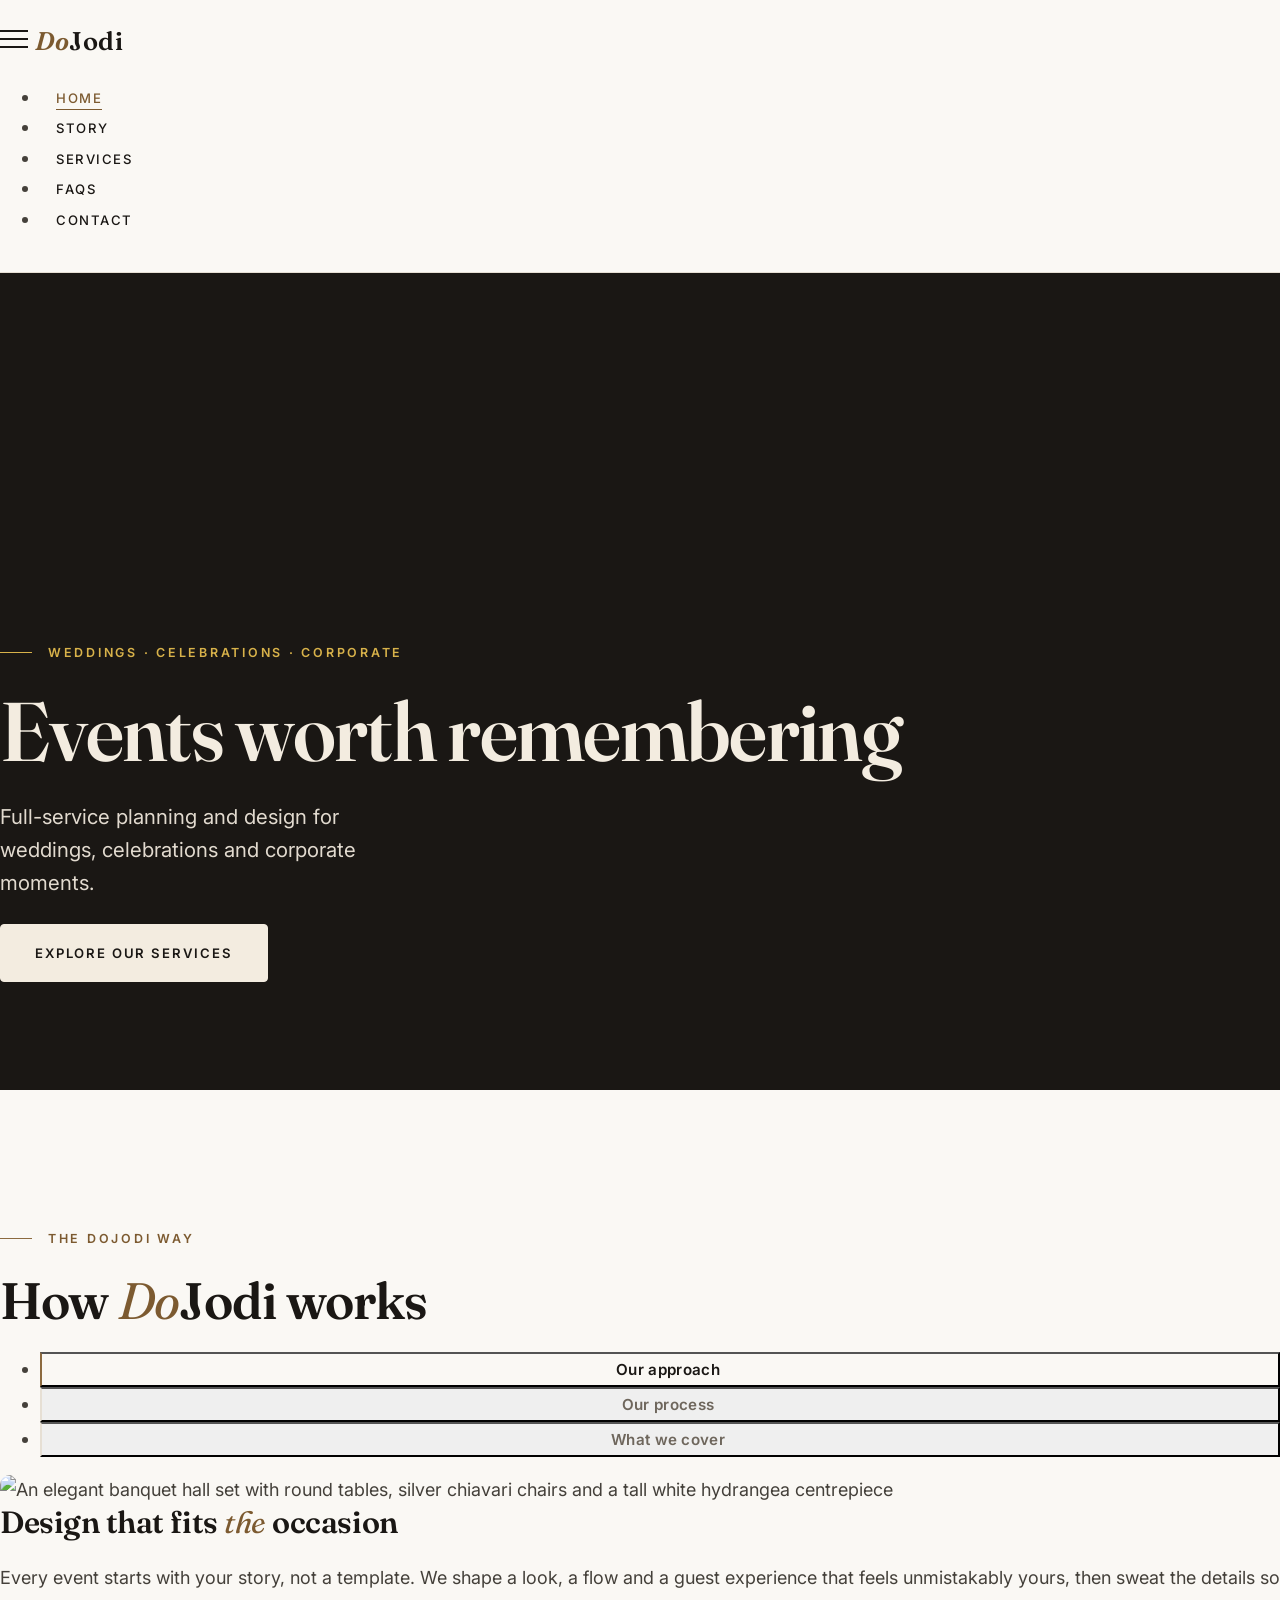
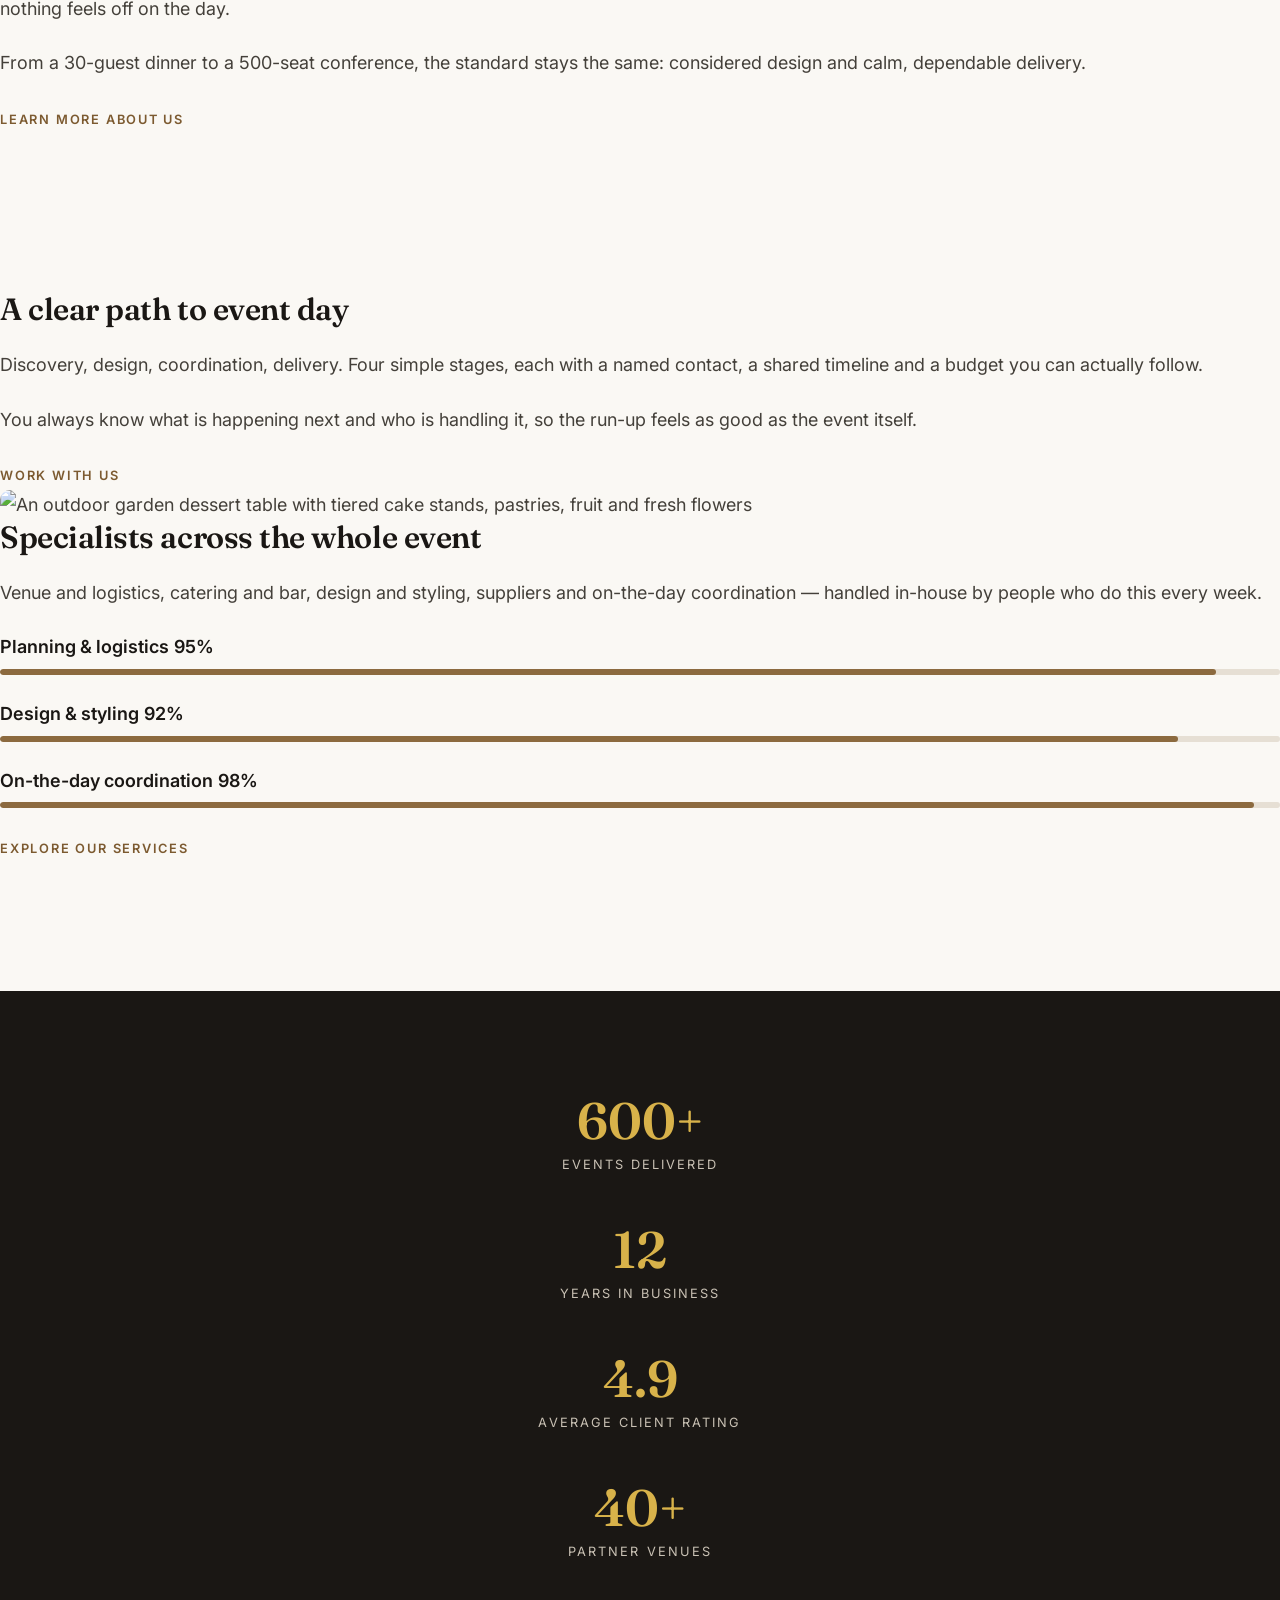
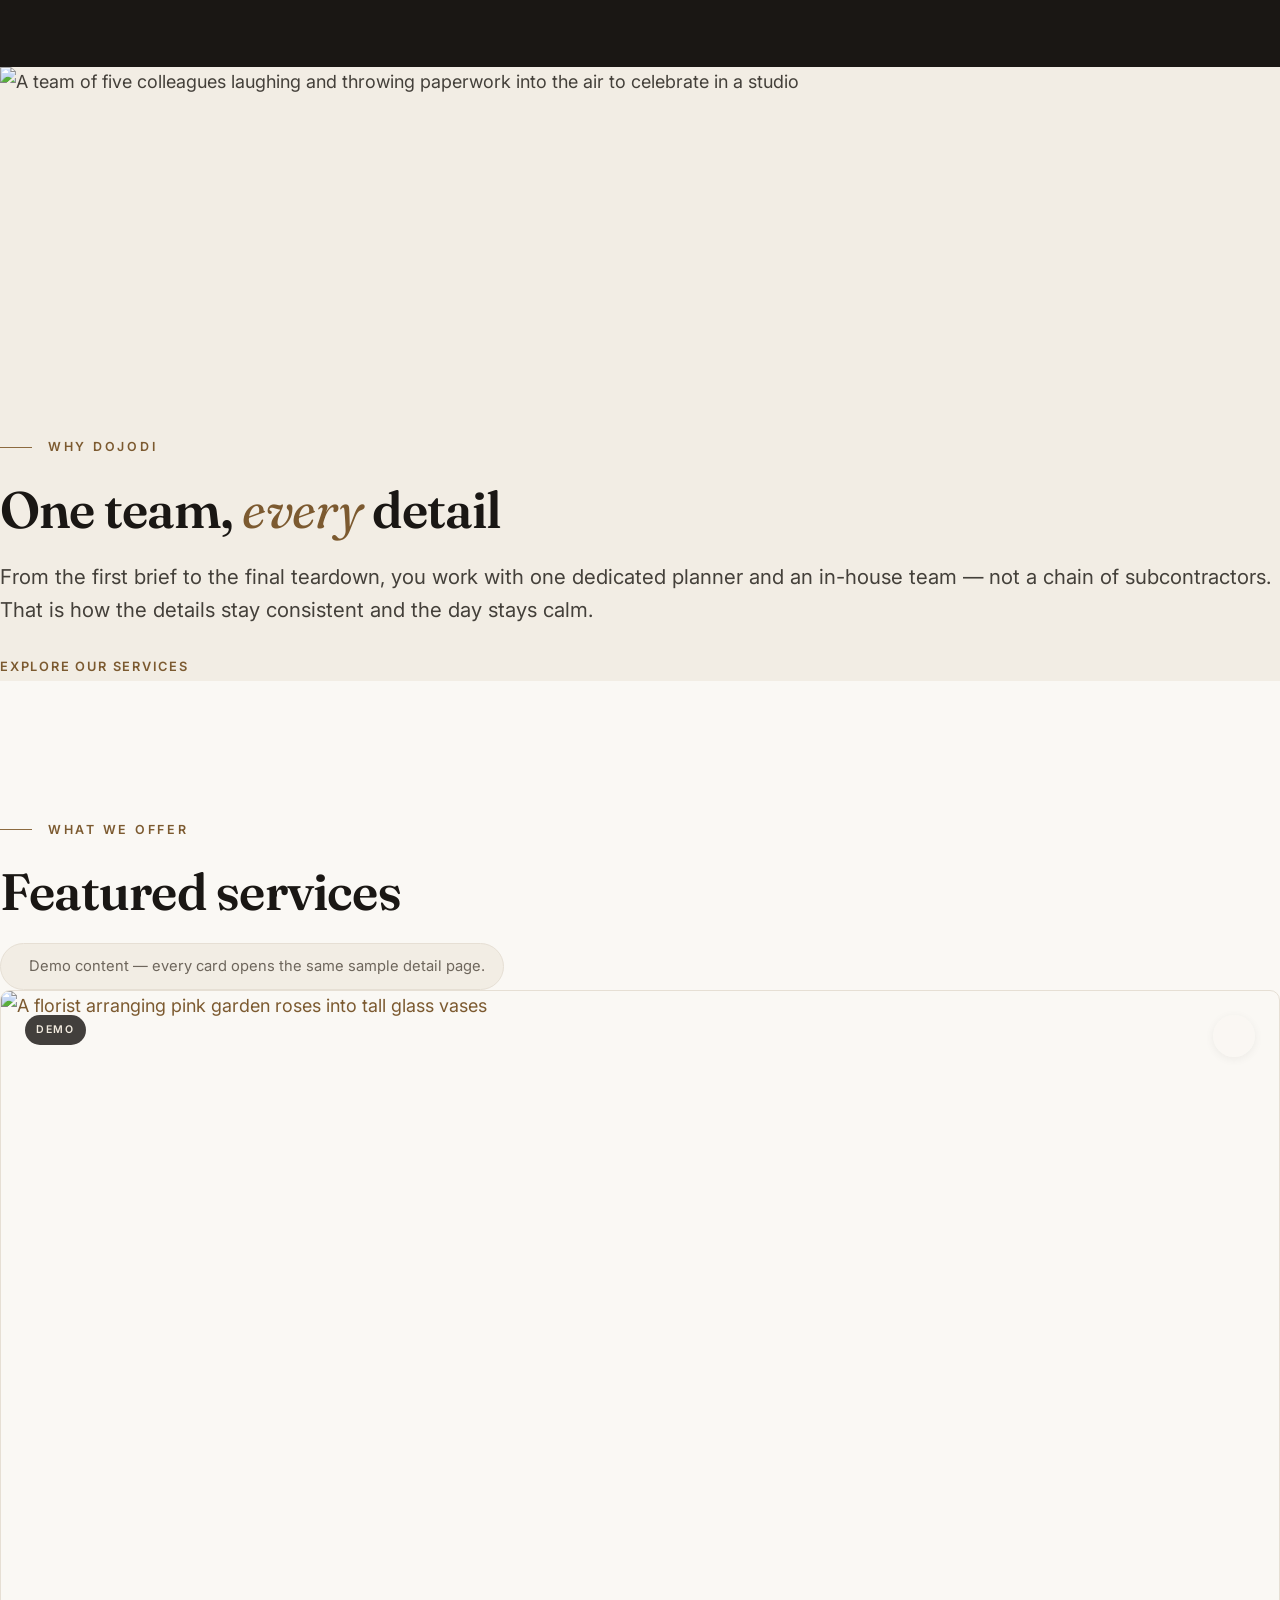
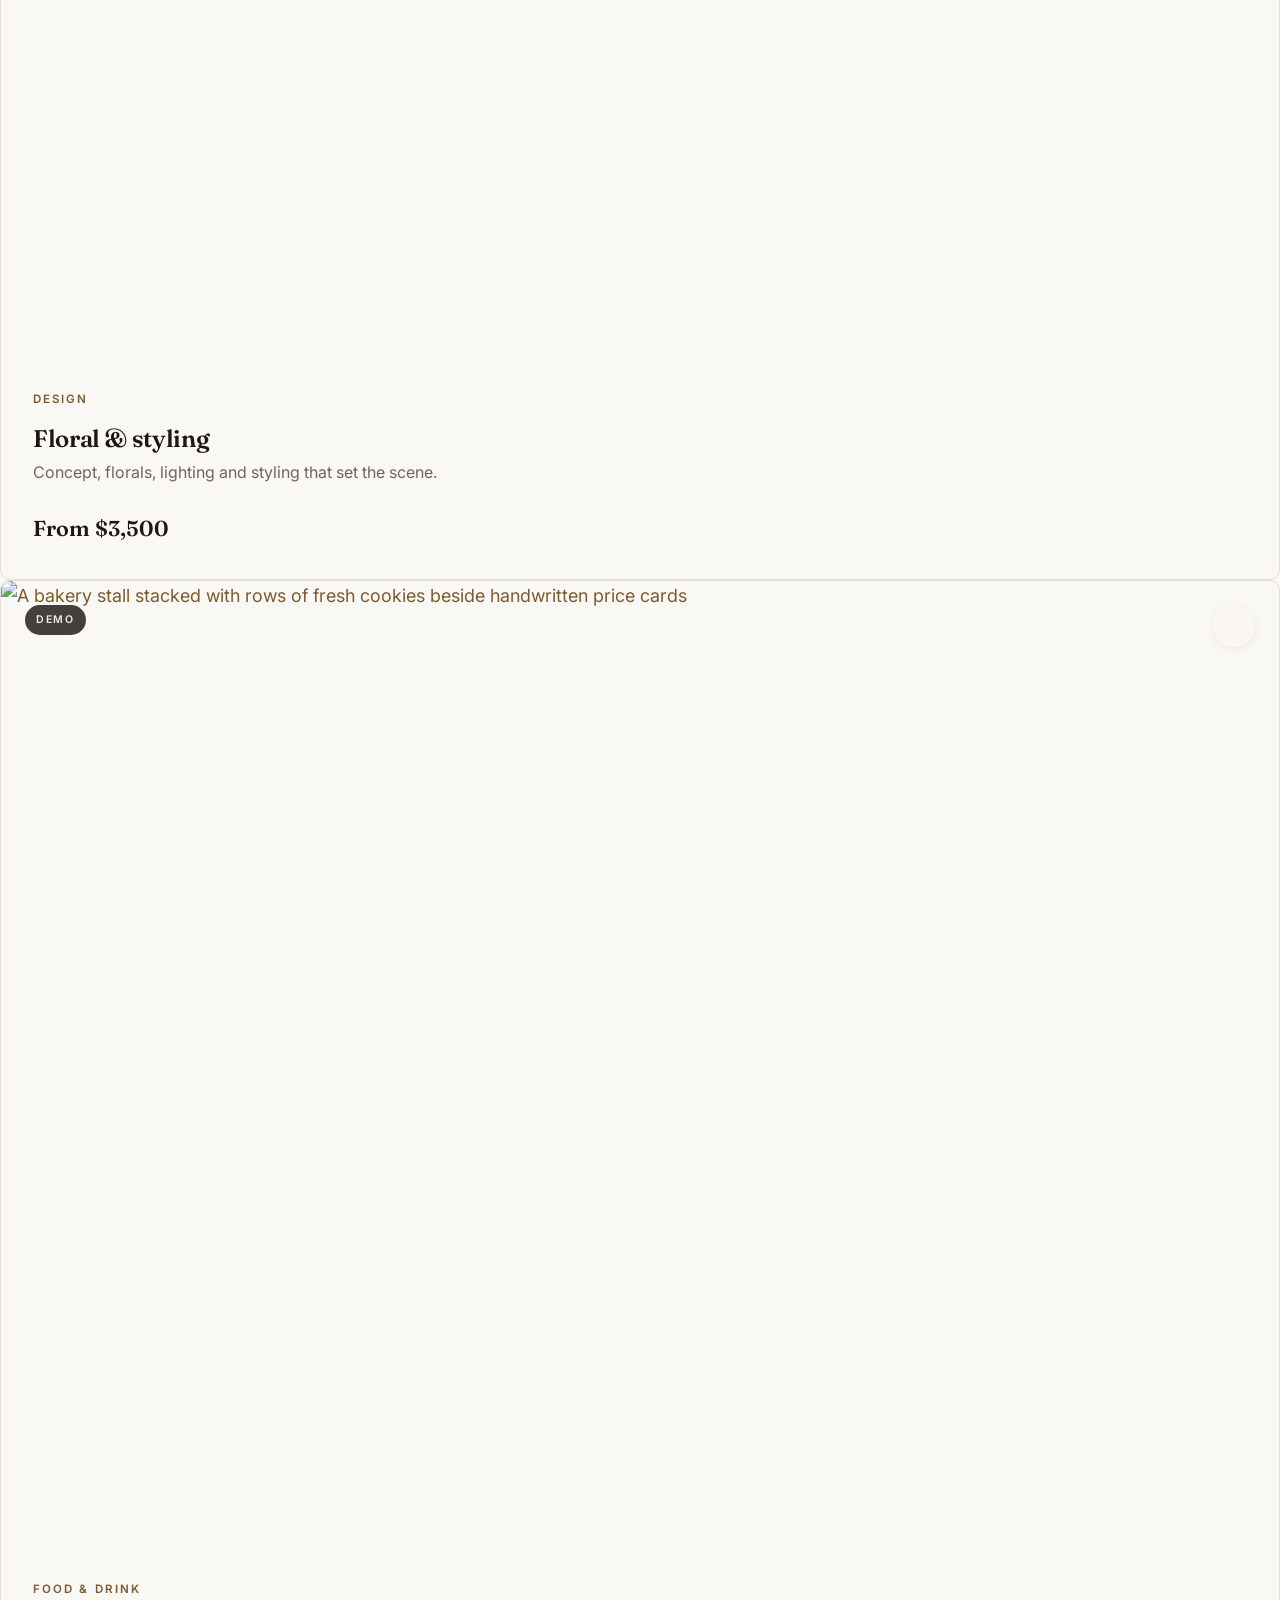
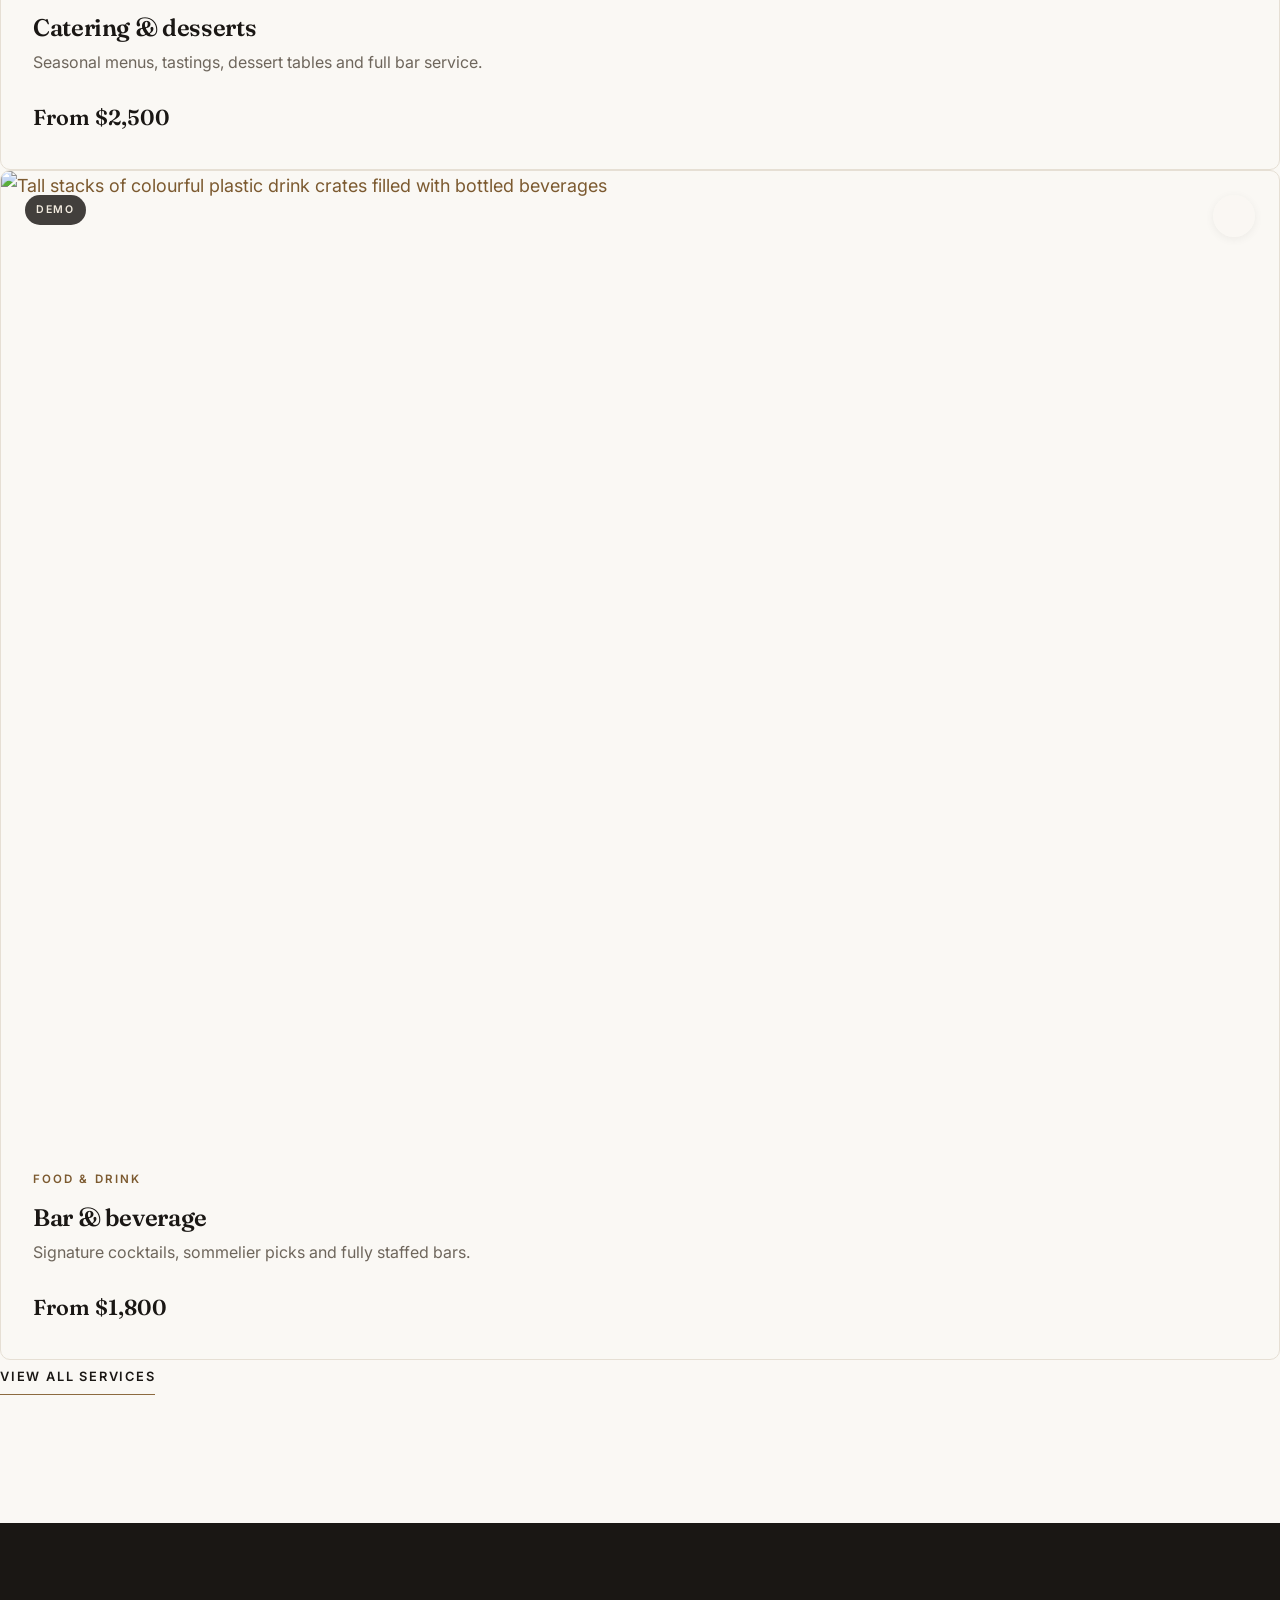
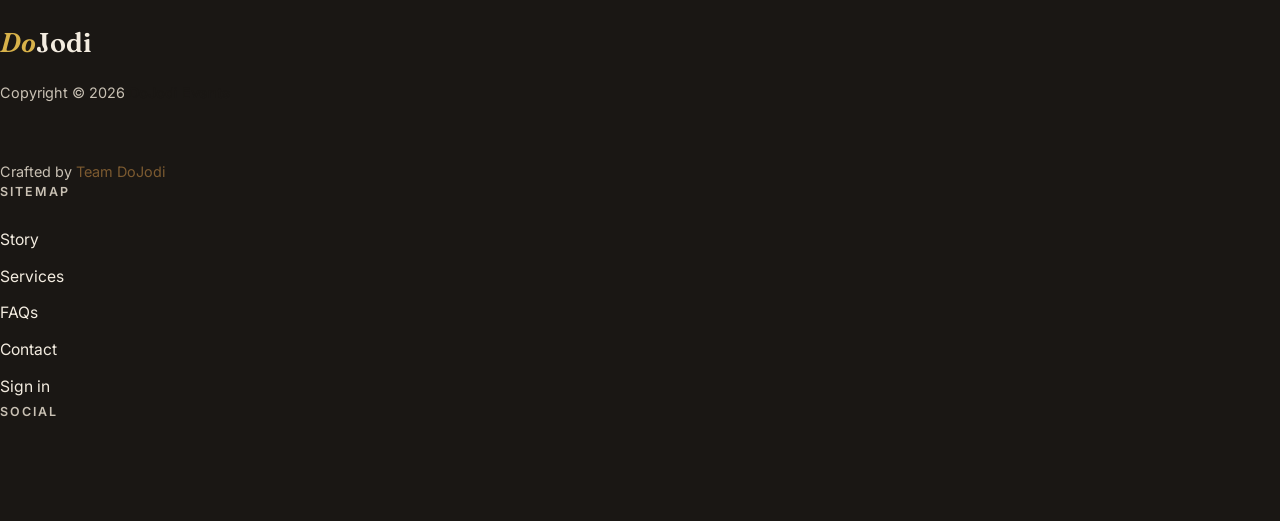
==== commit ab5ec3ce: "Redesign: editorial-luxury design language for a wedding & events studio Replaces the generic Bootst" ====
--- a/index.html
+++ b/index.html
@@ -21,7 +21,7 @@
     <!-- CSS -->
     <link rel="preconnect" href="https://fonts.googleapis.com">
     <link rel="preconnect" href="https://fonts.gstatic.com" crossorigin>
-    <link href="https://fonts.googleapis.com/css2?family=Inter:wght@100;300;400;700;900&display=swap" rel="stylesheet">
+    <link href="https://fonts.googleapis.com/css2?family=Fraunces:ital,opsz,wght@0,9..144,400;0,9..144,500;0,9..144,600;0,9..144,700;1,9..144,400;1,9..144,500&family=Inter:wght@300;400;500;600;700&display=swap" rel="stylesheet">
     <link href="css/bootstrap.min.css" rel="stylesheet">
     <link href="css/bootstrap-icons.css" rel="stylesheet">
     <link href="css/slick.css" rel="stylesheet">
@@ -47,6 +47,7 @@
             <div class="container">
               <div class="row">
                 <div class="col-lg-6 col-10">
+                  <span class="eyebrow">Weddings · Celebrations · Corporate</span>
                   <h2 class="slick-title">Events worth remembering</h2>
                   <p class="lead text-white mt-lg-3 mb-lg-5">Full-service planning and design for weddings, celebrations and corporate moments.</p>
                   <a href="products.html" class="btn custom-btn">Explore our services</a>
@@ -62,6 +63,7 @@
             <div class="container">
               <div class="row">
                 <div class="col-lg-6 col-10">
+                  <span class="eyebrow">A studio you can rely on</span>
                   <h2 class="slick-title">Planned with care, run with precision</h2>
                   <p class="lead text-white mt-lg-3 mb-lg-5">One dedicated team handling every detail, from the first sketch to the final send-off.</p>
                   <a href="about.html" class="btn custom-btn">See how we work</a>
@@ -77,6 +79,7 @@
             <div class="container">
               <div class="row">
                 <div class="col-lg-6 col-10">
+                  <span class="eyebrow">Let's plan your day</span>
                   <h2 class="slick-title">Let's bring your day to life</h2>
                   <p class="lead text-white mt-lg-3 mb-lg-5">Tell us your vision and we'll handle the logistics, styling and timing.</p>
                   <a href="contact.html" class="btn custom-btn">Start planning</a>
@@ -91,6 +94,7 @@
         <div class="container">
           <div class="row">
             <div class="col-12 text-center">
+              <span class="eyebrow is-centered">The DoJodi way</span>
               <h2 class="mb-5">How <span>Do</span>Jodi works</h2>
             </div>
 
@@ -198,6 +202,37 @@
         </div>
       </section>
 
+      <section class="stats" style="padding-top: var(--space-9); padding-bottom: var(--space-9);">
+        <div class="container">
+          <div class="row">
+            <div class="col-6 col-lg-3">
+              <div class="stat">
+                <div class="stat-num">600+</div>
+                <div class="stat-label">Events delivered</div>
+              </div>
+            </div>
+            <div class="col-6 col-lg-3">
+              <div class="stat">
+                <div class="stat-num">12</div>
+                <div class="stat-label">Years in business</div>
+              </div>
+            </div>
+            <div class="col-6 col-lg-3">
+              <div class="stat">
+                <div class="stat-num">4.9</div>
+                <div class="stat-label">Average client rating</div>
+              </div>
+            </div>
+            <div class="col-6 col-lg-3">
+              <div class="stat">
+                <div class="stat-num">40+</div>
+                <div class="stat-label">Partner venues</div>
+              </div>
+            </div>
+          </div>
+        </div>
+      </section>
+
       <section class="front-product">
         <div class="container-fluid p-0">
           <div class="row align-items-center">
@@ -206,6 +241,7 @@
             </div>
             <div class="col-lg-6 col-12">
               <div class="px-5 py-5 py-lg-0">
+                <span class="eyebrow">Why DoJodi</span>
                 <h2 class="mb-4">One team, <span>every</span> detail</h2>
                 <p class="lead mb-4">From the first brief to the final teardown, you work with one dedicated planner and an in-house team — not a chain of subcontractors. That is how the details stay consistent and the day stays calm.</p>
                 <a href="products.html" class="custom-link">
@@ -222,6 +258,7 @@
         <div class="container">
           <div class="row">
             <div class="col-12 text-center">
+              <span class="eyebrow is-centered">What we offer</span>
               <h2 class="mb-3">Featured services</h2>
               <p class="text-center mb-5"><span class="demo-note"><i class="bi-info-circle" aria-hidden="true"></i> Demo content — every card opens the same sample detail page.</span></p>
             </div>
--- a/css/dojodi.css
+++ b/css/dojodi.css
@@ -1,1449 +1,670 @@
 /* ==========================================================================
-   DoJodi — Design System
+   DoJodi — Editorial luxury design system
    --------------------------------------------------------------------------
-   COLOUR (every text/background pair below meets WCAG AA — 4.5:1)
-     --primary-color  #5100ff  Brand violet. 7.5:1 on white.
-     --dark-color     #111317  Near-black for headings & dark sections.
-     --text-color     #3c4250  Default body copy. 10:1 on white.
-     --p-color        #5a6071  Muted / secondary text. 6.3:1 on white.
-     --section-bg     #f4f6fb  Tinted section background.
-
-   SPACING — 8px base scale (--space-1 … --space-11 = 4px … 112px).
-     Section rhythm: --space-11 (112px) desktop, --space-8 (64px) mobile.
-
-   TYPE — 'Inter'. Headings 64/42/36/32/24/20px (h1–h6); body 18px.
-     Weights: 300 light · 400 normal · 700 bold · 900 black.
+   A wedding & events studio. Ivory canvas, warm ink, a refined gold accent and
+   dramatic dark sections. Display type is Fraunces (serif); UI/body is Inter.
+
+   COLOUR (all text/background pairs meet WCAG AA ≥ 4.5:1)
+     --canvas #FAF8F4 ivory · --canvas-2 #F2EDE4 · --ink #1A1714
+     --body #44403A · --muted #6E665C · --gold #8C6A3F · --gold-ink #7C5A30
+     --aubergine #6E4555 · on dark: --cream #F3ECE0, --gold-warm #D8B24A
+   SPACING  8px scale, --space-1 … --space-14 (4px … 160px)
+   TYPE     Fraunces (display) + Inter (body). Fluid headings via clamp().
+   MOTION   [data-reveal] fade-up on scroll; honours prefers-reduced-motion.
    ========================================================================== */
 
-/*---------------------------------------
-  CUSTOM PROPERTIES ( VARIABLES )             
------------------------------------------*/
 :root {
-  /* Brand palette */
-  --white-color:                #FFFFFF;
-  --primary-color:              #5100ff;
-  --primary-dark:               #3d00c2;
-  --section-bg-color:           #f4f6fb;
-  --dark-color:                 #111317;
-  --grey-color:                 #d6d9e0;
-  --text-color:                 #3c4250;
-  --p-color:                    #5a6071;
-  --error-color:                #c81e1e;
-  --success-color:              #1a7f47;
-
-  --body-font-family:           'Inter', sans-serif;
-
-  /* Type scale */
-  --h5-font-size:               24px;
-  --p-font-size:                18px;
-  --copyright-text-font-size:   16px;
-  --product-link-font-size:     14px;
-  --custom-link-font-size:      12px;
+  /* Palette */
+  --canvas:        #FAF8F4;
+  --canvas-2:      #F2EDE4;
+  --ink:           #1A1714;
+  --ink-2:         #221E19;
+  --body-color:    #44403A;
+  --muted:         #6E665C;
+  --gold:          #8C6A3F;
+  --gold-ink:      #7C5A30;
+  --gold-warm:     #D8B24A;
+  --aubergine:     #6E4555;
+  --cream:         #F3ECE0;
+  --cream-muted:   #C9C1B4;
+  --line:          #E6DFD4;
+  --line-dark:     rgba(243,236,224,0.16);
+  --error-color:   #B42318;
+  --success-color: #2D6A4F;
+
+  /* Type */
+  --font-display: 'Fraunces', Georgia, 'Times New Roman', serif;
+  --font-body:    'Inter', -apple-system, BlinkMacSystemFont, 'Segoe UI', sans-serif;
 
   /* Weights */
-  --font-weight-thin:           100;
-  --font-weight-light:          300;
-  --font-weight-normal:         400;
-  --font-weight-bold:           700;
-  --font-weight-black:          900;
-
-  /* Spacing scale (8px base) */
-  --space-1:  4px;
-  --space-2:  8px;
-  --space-3:  16px;
-  --space-4:  24px;
-  --space-5:  32px;
-  --space-6:  40px;
-  --space-7:  48px;
-  --space-8:  64px;
-  --space-9:  80px;
-  --space-10: 96px;
-  --space-11: 112px;
-}
-
-body,
-html {
-  height: 100%;
-}
-
-html {
-  scroll-behavior: smooth;
-}
-
-@media screen and (prefers-reduced-motion: reduce) {
-  html {
-    scroll-behavior: auto;
-  }
-}
+  --fw-light: 300;
+  --fw-normal: 400;
+  --fw-medium: 500;
+  --fw-semibold: 600;
+  --fw-bold: 700;
+
+  /* Spacing (8px base) */
+  --space-1: 4px;   --space-2: 8px;   --space-3: 16px;  --space-4: 24px;
+  --space-5: 32px;  --space-6: 40px;  --space-7: 48px;  --space-8: 64px;
+  --space-9: 80px;  --space-10: 96px; --space-11: 112px; --space-12: 128px;
+  --space-13: 144px; --space-14: 160px;
+
+  /* Misc */
+  --radius: 4px;
+  --radius-lg: 10px;
+  --shadow-sm: 0 2px 10px rgba(26,23,20,0.06);
+  --shadow-md: 0 18px 50px rgba(26,23,20,0.12);
+  --nav-h: 84px;
+  --ease: cubic-bezier(0.2, 0.7, 0.2, 1);
+}
+
+/* --------------------------------------------------------------- Base ----- */
+*, *::before, *::after { box-sizing: border-box; }
+
+html { scroll-behavior: smooth; }
+
+body, html { height: 100%; }
 
 body {
-    background: var(--white-color);
-    font-family: var(--body-font-family);    
-    position: relative;
-}
-
-/*---------------------------------------
-  TYPOGRAPHY               
------------------------------------------*/
-
-h2,
-h3,
-h4,
-h5,
-h6 {
-  color: var(--dark-color);
-  line-height: inherit;
-}
-
-h1,
-h2,
-h3,
-h4,
-h5,
-h6 {
-  font-weight: var(--font-weight-bold);
-}
-
-h1,
-h2 {
-  font-weight: var(--font-weight-black);
-}
-
-h1 {
-  font-size: 64px;
-  line-height: normal;
-}
-
-h2 {
-  font-size: 42px;
-}
-
-h3 {
-  font-size: 36px;
-}
-
-h4 {
-  font-size: 32px;
-}
-
-h5 {
-  font-size: 24px;
-}
-
-h6 {
-  font-size: 20px;
-}
-
-p {
-  color: var(--text-color);
-  font-size: var(--p-font-size);
-  font-weight: var(--font-weight-normal);
+  margin: 0;
+  background: var(--canvas);
+  color: var(--body-color);
+  font-family: var(--font-body);
+  font-size: 18px;
   line-height: 1.7;
-}
-
-a, 
-button {
-  touch-action: manipulation;
-  transition: all 0.3s;
-}
-
-a {
-  color: var(--p-color);
-  text-decoration: none;
-}
-
-a:hover {
-  color: var(--primary-color);
-}
-
-.text-primary {
-  color: var(--primary-color) !important;
-}
-
-::selection {
-  background: var(--primary-color);
-  color: var(--white-color);
-}
-
-/*---------------------------------------
-  CUSTOM LINK               
------------------------------------------*/
-.custom-link {
-  color: var(--p-color);
-  font-size: var(--custom-link-font-size);
-  font-weight: var(--font-weight-bold);
+  font-weight: var(--fw-normal);
+  -webkit-font-smoothing: antialiased;
+  text-rendering: optimizeLegibility;
+}
+
+img { max-width: 100%; }
+
+::selection { background: var(--ink); color: var(--canvas); }
+
+/* ------------------------------------------------------- Typography ------- */
+h1, h2, h3, h4, h5, h6 {
+  font-family: var(--font-display);
+  color: var(--ink);
+  font-weight: var(--fw-semibold);
+  line-height: 1.08;
+  letter-spacing: -0.015em;
+  font-optical-sizing: auto;
+  margin: 0 0 var(--space-4);
+}
+
+h1 { font-size: clamp(2.75rem, 6vw, 5.5rem); font-weight: var(--fw-semibold); }
+h2 { font-size: clamp(2rem, 4vw, 3.25rem); }
+h3 { font-size: clamp(1.5rem, 2.4vw, 2.1rem); }
+h4 { font-size: clamp(1.25rem, 1.8vw, 1.6rem); }
+h5 { font-size: 1.3rem; }
+h6 { font-size: 1.05rem; }
+
+/* Accent words inside headings — italic serif in gold, very editorial */
+h1 span:not([class]), h2 span:not([class]), h3 span:not([class]), h4 span:not([class]) {
+  font-style: italic;
+  font-weight: var(--fw-normal);
+  color: var(--gold-ink);
+}
+
+p { margin: 0 0 var(--space-4); }
+p:last-child { margin-bottom: 0; }
+
+.lead {
+  font-size: clamp(1.15rem, 1.6vw, 1.4rem);
+  line-height: 1.6;
+  font-weight: var(--fw-normal);
+  color: var(--body-color);
+}
+
+a { color: var(--gold-ink); text-decoration: none; transition: color 0.3s var(--ease); }
+a:hover { color: var(--ink); }
+
+b, strong { font-weight: var(--fw-semibold); color: var(--ink); }
+
+/* Eyebrow / kicker label */
+.eyebrow {
+  display: inline-flex;
+  align-items: center;
+  gap: var(--space-3);
+  font-family: var(--font-body);
+  font-size: 0.78rem;
+  font-weight: var(--fw-semibold);
+  letter-spacing: 0.22em;
   text-transform: uppercase;
-  position: relative;
-}
-
-.custom-link i {
+  color: var(--gold-ink);
+  margin-bottom: var(--space-4);
+}
+.eyebrow::before {
+  content: "";
+  width: 32px;
+  height: 1px;
+  background: var(--gold);
+}
+.text-center .eyebrow, .eyebrow.is-centered { justify-content: center; }
+
+.text-primary { color: var(--gold-ink) !important; }
+.text-dark { color: var(--ink) !important; }
+
+/* --------------------------------------------------------- Layout -------- */
+.section-padding { padding-top: clamp(64px, 10vw, 144px); padding-bottom: clamp(64px, 10vw, 144px); }
+.section-padding-img { padding-top: clamp(80px, 12vw, 160px); padding-bottom: clamp(80px, 12vw, 160px); }
+section { position: relative; }
+
+.bg-alt { background: var(--canvas-2); }
+
+/* Accessibility helpers */
+.skip-link {
   position: absolute;
-  opacity: 0;
-  bottom: 0;
-  left: 100%;
-  transition: all 0.3s;
-  line-height: normal;
-}
-
-.custom-link:hover i {
-  opacity: 1;
-  left: 101%;
-}
-
-.lead {
-  font-size: 1.5rem;
-  font-weight: var(--font-weight-thin);
-}
-
-b,
-strong {
-  font-weight: var(--font-weight-bold);
-}
-
-/*---------------------------------------
-  PRE LOADER               
------------------------------------------*/
+  top: -80px;
+  left: var(--space-4);
+  z-index: 100000;
+  background: var(--ink);
+  color: var(--cream);
+  padding: 12px 20px;
+  border-radius: 0 0 var(--radius) var(--radius);
+  font-weight: var(--fw-semibold);
+  transition: top 0.2s var(--ease);
+}
+.skip-link:focus { top: 0; color: var(--cream); }
+
+a:focus-visible, button:focus-visible, input:focus-visible, select:focus-visible,
+textarea:focus-visible, .btn:focus-visible, .nav-link:focus-visible,
+.custom-icon:focus-visible, .accordion-button:focus-visible, [tabindex]:focus-visible {
+  outline: 2px solid var(--gold);
+  outline-offset: 3px;
+  border-radius: 2px;
+}
+
+/* ----------------------------------------------------------- Preloader --- */
 .preloader {
-  position: fixed;
-  top: 0;
-  left: 0;
-  width: 100%;
-  height: 100%;
-  z-index: 99999;
-  display: flex;
-  flex-flow: row nowrap;
-  justify-content: center;
-  align-items: center;
-  background: none repeat scroll 0 0 var(--white-color);
-}
-
-.spinner {
-  border: 1px solid transparent;
-  border-radius: 5px;
-  position: relative;
-}
-
+  position: fixed; inset: 0; z-index: 99999;
+  display: flex; align-items: center; justify-content: center;
+  background: var(--canvas);
+}
+.spinner { position: relative; width: 46px; height: 46px; }
 .spinner::before {
-  content: '';
-  box-sizing: border-box;
-  position: absolute;
-  top: 50%;
-  left: 50%;
-  width: 45px;
-  height: 45px;
-  margin-top: -10px;
-  margin-left: -23px;
+  content: ''; position: absolute; inset: 0;
   border-radius: 50%;
-  border: 1px solid #959595;
-  border-top-color: var(--white-color);
-  animation: spinner .9s linear infinite;
-}
-
-@keyframes spinner {
-  to {transform: rotate(360deg);}
-}
-
-/*---------------------------------------
-  CUSTOM BUTTON & ICON              
------------------------------------------*/
-.custom-btn {
-  background: var(--dark-color);
-  border-radius: 50px;
-  color: var(--white-color);
-  font-size: var(--copyright-text-font-size);
+  border: 1.5px solid var(--line);
+  border-top-color: var(--gold);
+  animation: spin 0.9s linear infinite;
+}
+@keyframes spin { to { transform: rotate(360deg); } }
+
+/* ------------------------------------------------------------- Buttons --- */
+.custom-btn, .btn.custom-btn {
+  display: inline-flex; align-items: center; justify-content: center; gap: 10px;
+  background: var(--ink);
+  color: var(--cream);
+  font-family: var(--font-body);
+  font-size: 0.82rem;
+  font-weight: var(--fw-semibold);
+  letter-spacing: 0.14em;
   text-transform: uppercase;
-  padding: 16.50px 20px;
+  padding: 17px 34px;
+  border: 1px solid var(--ink);
+  border-radius: var(--radius);
+  transition: background 0.35s var(--ease), color 0.35s var(--ease), transform 0.35s var(--ease), box-shadow 0.35s var(--ease);
+  cursor: pointer;
+}
+.custom-btn:hover {
+  background: var(--gold);
+  border-color: var(--gold);
+  color: var(--ink);
+  transform: translateY(-2px);
+  box-shadow: 0 14px 30px rgba(140,106,63,0.28);
+}
+.custom-btn:active { transform: translateY(0); }
+
+/* Light button for dark / image backgrounds */
+.btn-light-cta, .slick-slideshow .custom-btn {
+  background: var(--cream);
+  color: var(--ink);
+  border-color: var(--cream);
+}
+.slick-slideshow .custom-btn:hover {
+  background: var(--gold);
+  border-color: var(--gold);
+  color: var(--ink);
 }
 
 .social-btn {
   background: transparent;
-  border: 1px solid var(--grey-color);
-  color: var(--dark-color);
+  color: var(--ink);
+  border: 1px solid var(--line);
   text-transform: none;
-}
-
+  letter-spacing: 0.01em;
+  font-weight: var(--fw-medium);
+}
 .social-btn:hover {
-  border-color: transparent;
-}
-
-.cart-form-select {
-  border-radius: 0;
-  padding-top: 15px;
-  padding-bottom: 15px;
-}
-
-.cart-btn {
-  border-radius: 0;
-  width: 100%;
-  font-size: var(--product-link-font-size);
-}
-
-.custom-btn:hover,
-.slick-slideshow .custom-btn:hover {
-  background: var(--primary-color);
-  color: var(--white-color);
-}
-
-.custom-icon {
-  color: var(--p-color);
-  font-size: 24px;
-}
-
-.custom-icon {
+  background: transparent;
+  border-color: var(--ink);
+  color: var(--ink);
+  box-shadow: none;
+}
+
+.cart-btn { width: 100%; }
+
+/* Text link with arrow */
+.custom-link {
+  display: inline-flex; align-items: center; gap: 8px;
+  font-family: var(--font-body);
+  font-size: 0.8rem;
+  font-weight: var(--fw-semibold);
+  letter-spacing: 0.14em;
+  text-transform: uppercase;
+  color: var(--gold-ink);
+}
+.custom-link i { transition: transform 0.3s var(--ease); }
+.custom-link:hover { color: var(--ink); }
+.custom-link:hover i { transform: translateX(5px); }
+
+.view-all {
   display: inline-block;
-  vertical-align: middle;
-}
-
-.bi-bag.custom-icon {
-  font-size: 17px;
-}
-
-/*---------------------------------------
-  DIV SEPARATOR               
------------------------------------------*/
-.div-separator {
+  font-family: var(--font-body);
+  font-size: 0.8rem;
+  font-weight: var(--fw-semibold);
+  letter-spacing: 0.14em;
+  text-transform: uppercase;
+  color: var(--ink);
+  padding-bottom: 6px;
+  border-bottom: 1px solid var(--gold);
+}
+.view-all:hover { color: var(--gold-ink); }
+
+/* ------------------------------------------------------------ Navbar ----- */
+.navbar {
+  position: fixed; top: 0; left: 0; right: 0; z-index: 1000;
+  padding: 20px 0;
+  background: var(--canvas);
+  border-bottom: 1px solid var(--line);
+  transition: background 0.4s var(--ease), padding 0.4s var(--ease), box-shadow 0.4s var(--ease), border-color 0.4s var(--ease);
+}
+.navbar.is-scrolled { padding: 14px 0; box-shadow: var(--shadow-sm); }
+
+/* Transparent over the home hero, until scrolled */
+.navbar--transparent {
+  background: linear-gradient(to bottom, rgba(26,23,20,0.62), rgba(26,23,20,0));
+  border-bottom-color: transparent;
+}
+.navbar--transparent .navbar-brand,
+.navbar--transparent .nav-link,
+.navbar--transparent .custom-icon { color: var(--cream); text-shadow: 0 1px 16px rgba(0,0,0,0.4); }
+.navbar--transparent .navbar-brand span { color: var(--gold-warm); }
+.navbar--transparent .navbar-toggler-icon,
+.navbar--transparent .navbar-toggler-icon::before,
+.navbar--transparent .navbar-toggler-icon::after { background: var(--cream); }
+.navbar--transparent.is-scrolled {
+  background: var(--canvas);
+  border-bottom-color: var(--line);
+  box-shadow: var(--shadow-sm);
+}
+.navbar--transparent.is-scrolled .navbar-brand,
+.navbar--transparent.is-scrolled .nav-link,
+.navbar--transparent.is-scrolled .custom-icon { color: var(--ink); text-shadow: none; }
+.navbar--transparent.is-scrolled .navbar-toggler-icon,
+.navbar--transparent.is-scrolled .navbar-toggler-icon::before,
+.navbar--transparent.is-scrolled .navbar-toggler-icon::after { background: var(--ink); }
+
+.navbar-brand {
+  font-family: var(--font-display);
+  font-size: 1.6rem;
+  font-weight: var(--fw-semibold);
+  letter-spacing: 0.02em;
+  color: var(--ink);
+  padding: 0;
+}
+.navbar-brand span { color: var(--gold-ink); font-style: italic; }
+
+.navbar-nav .nav-link {
+  font-family: var(--font-body);
+  font-size: 0.82rem;
+  font-weight: var(--fw-medium);
+  letter-spacing: 0.12em;
+  text-transform: uppercase;
+  color: var(--ink);
+  margin: 0 var(--space-3);
   position: relative;
 }
-
-.div-separator::before {
-  content: "";
-  height: 1px;
-  background: var(--grey-color);
-  display: block;
-  width: 100%;
-}
-
+.navbar-nav .nav-link::after {
+  content: ''; position: absolute; left: 0; bottom: -4px;
+  width: 100%; height: 1px; background: currentColor;
+  transform: scaleX(0); transform-origin: left;
+  transition: transform 0.35s var(--ease);
+}
+.navbar-nav .nav-link:hover { color: var(--gold-ink); }
+.navbar-nav .nav-link:hover::after,
+.navbar-nav .nav-link.active::after { transform: scaleX(1); }
+.navbar-nav .nav-link.active { color: var(--gold-ink); }
+
+.custom-icon { color: var(--ink); font-size: 1.2rem; transition: color 0.3s var(--ease); }
+.custom-icon.bi-bag { font-size: 1.05rem; }
+.custom-icon:hover { color: var(--gold-ink); }
+
+.navbar-toggler { border: 0; padding: 0; width: 30px; height: 22px; background: transparent; }
+.navbar-toggler:focus { box-shadow: none; }
+.navbar-toggler-icon {
+  background: var(--ink); display: block; width: 28px; height: 2px; position: relative;
+  transition: background 10ms 300ms ease;
+}
+.navbar-toggler-icon::before, .navbar-toggler-icon::after {
+  content: ''; position: absolute; left: 0; width: 28px; height: 2px; background: var(--ink);
+  transition: top 0.3s 0.3s ease, transform 0.3s ease;
+}
+.navbar-toggler-icon::before { top: -8px; }
+.navbar-toggler-icon::after { top: 8px; }
+.navbar-toggler[aria-expanded="true"] .navbar-toggler-icon { background: transparent; }
+.navbar-toggler[aria-expanded="true"] .navbar-toggler-icon::before { top: 0; transform: rotate(45deg); transition: top 0.3s ease, transform 0.3s 0.3s ease; }
+.navbar-toggler[aria-expanded="true"] .navbar-toggler-icon::after { top: 0; transform: rotate(-45deg); transition: top 0.3s ease, transform 0.3s 0.3s ease; }
+
+@media (max-width: 991px) {
+  .navbar-collapse {
+    background: var(--canvas);
+    margin-top: var(--space-3);
+    padding: var(--space-3) 0;
+    border-top: 1px solid var(--line);
+  }
+  .navbar--transparent:not(.is-scrolled) .navbar-collapse.show {
+    background: var(--ink);
+    border-top-color: var(--line-dark);
+  }
+  .navbar-nav .nav-link { margin: var(--space-2) 0; display: inline-block; }
+}
+
+/* -------------------------------------------------------------- Hero ----- */
+.slick-slideshow { position: relative; overflow: hidden; margin: 0; background: var(--ink); }
+.slick-slideshow, .slick-slideshow .slick-list, .slick-slideshow .slick-track,
+.slick-slideshow .slick-slide > div, .slick-custom { height: 100vh; min-height: 600px; }
+.slick-custom { position: relative; }
+.slick-custom img { width: 100%; height: 100%; object-fit: cover; display: block; }
+
+/* Top scrim (keeps the transparent nav readable) + bottom gradient for text */
+.slick-bottom {
+  position: absolute; inset: 0; z-index: 2;
+  background:
+    linear-gradient(to bottom, rgba(26,23,20,0.7), transparent 28%),
+    linear-gradient(to top, rgba(26,23,20,0.85), rgba(26,23,20,0.1) 55%, transparent 80%);
+  display: flex; align-items: flex-end;
+  padding-bottom: clamp(80px, 12vh, 160px);
+}
+.slick-bottom .container { position: static; transform: none; }
+.slick-slideshow .eyebrow { color: var(--gold-warm); }
+.slick-slideshow .eyebrow::before { background: var(--gold-warm); }
+.slick-title {
+  color: var(--cream);
+  font-size: clamp(2.8rem, 6.5vw, 6rem);
+  font-weight: var(--fw-semibold);
+  letter-spacing: -0.02em;
+  margin-bottom: var(--space-4);
+}
+.slick-title span { color: var(--gold-warm); }
+.slick-slideshow .lead { color: rgba(243,236,224,0.92); max-width: 30ch; }
+
+/* Slick dots */
+.slick-dots {
+  position: absolute; bottom: var(--space-6); left: 0; right: 0; z-index: 3;
+  display: flex !important; justify-content: center; gap: 12px;
+  list-style: none; margin: 0; padding: 0;
+}
+.slick-dots li { width: 10px; height: 10px; }
+.slick-dots li button {
+  width: 10px; height: 10px; padding: 0; border: 0; border-radius: 50%;
+  background: rgba(243,236,224,0.4); color: transparent; cursor: pointer;
+  transition: background 0.3s var(--ease), transform 0.3s var(--ease);
+}
+.slick-dots li button:hover { background: rgba(243,236,224,0.7); }
+.slick-dots li.slick-active button { background: var(--gold-warm); transform: scale(1.3); }
+
+/* --------------------------------------------------------- Site header --- */
+.site-header { background: var(--canvas-2); position: relative; overflow: hidden; margin-top: var(--nav-h); }
+.site-header h1 { margin: 0; }
+.site-header .lead { color: var(--muted); }
+.header-image {
+  position: absolute; top: 0; right: 0; width: 46%; height: 100%; object-fit: cover;
+}
+@media (max-width: 991px) {
+  .header-image { position: relative; width: 100%; height: auto; margin-top: var(--space-6); }
+  .header-info { padding-bottom: var(--space-4); }
+}
+
+/* --------------------------------------------------------------- Stats --- */
+.stats { background: var(--ink); color: var(--cream); }
+.stat { text-align: center; padding: var(--space-4) var(--space-2); }
+.stat-num {
+  font-family: var(--font-display); font-weight: var(--fw-semibold);
+  font-size: clamp(2.4rem, 4vw, 3.4rem); color: var(--gold-warm); line-height: 1; margin-bottom: var(--space-2);
+}
+.stat-label { font-size: 0.8rem; letter-spacing: 0.16em; text-transform: uppercase; color: var(--cream-muted); }
+
+/* --------------------------------------------------------- Home: tabs ---- */
+.about .nav-pills { gap: 4px; }
+.about .nav-pills .nav-link {
+  font-family: var(--font-body);
+  color: var(--muted); font-size: 0.95rem; font-weight: var(--fw-semibold);
+  letter-spacing: 0.02em; text-transform: none;
+  border-left: 2px solid var(--line); border-radius: 0; padding: 6px 0 6px 16px; width: 100%;
+}
+.about .nav-pills .nav-link.active, .about .nav-pills .nav-link:hover {
+  background: transparent; color: var(--ink); border-left-color: var(--gold);
+}
+.tab-pane img { border-radius: var(--radius-lg); }
+
+/* Skill bars */
+.skill-thumb strong { display: inline-block; margin-bottom: 6px; color: var(--ink); font-family: var(--font-body); font-weight: var(--fw-semibold); }
+.skill-thumb span { color: var(--ink); font-weight: var(--fw-semibold); }
+.skill-thumb .progress { height: 6px; background: var(--line); border-radius: 100px; margin-bottom: var(--space-4); overflow: hidden; }
+.skill-thumb .progress-bar-primary { background: var(--gold); height: 100%; border-radius: 100px; }
+
+/* --------------------------------------------------- Front product band -- */
+.front-product { background: var(--canvas-2); }
+.front-product img { height: 100%; width: 100%; object-fit: cover; min-height: 360px; }
+
+/* --------------------------------------------------------------- Cards --- */
+.featured-product { background: var(--canvas); }
+.products { background: var(--canvas); }
+
+.product-thumb {
+  position: relative; background: var(--canvas); height: 100%;
+  border: 1px solid var(--line); border-radius: var(--radius-lg); overflow: hidden;
+  transition: transform 0.5s var(--ease), box-shadow 0.5s var(--ease), border-color 0.5s var(--ease);
+}
+.product-thumb:hover { transform: translateY(-6px); box-shadow: var(--shadow-md); border-color: transparent; }
+.product-image-link { display: block; overflow: hidden; }
+.product-image { width: 100%; aspect-ratio: 4 / 3; object-fit: cover; display: block; transition: transform 0.7s var(--ease); }
+.product-thumb:hover .product-image { transform: scale(1.05); }
+.product-info { padding: var(--space-5); }
+.product-eyebrow {
+  display: inline-block; font-family: var(--font-body); color: var(--gold-ink);
+  font-size: 0.72rem; font-weight: var(--fw-semibold); letter-spacing: 0.18em;
+  text-transform: uppercase; margin-bottom: var(--space-3);
+}
+.product-title { font-size: 1.5rem; margin-bottom: var(--space-2); }
+.product-title-link { color: var(--ink); }
+.product-title-link:hover { color: var(--gold-ink); }
+.product-p { color: var(--muted); font-size: 1rem; margin-bottom: var(--space-4); }
+.product-price { font-family: var(--font-display); color: var(--ink); font-weight: var(--fw-semibold); font-size: 1.35rem; }
+
+.product-icon {
+  position: absolute; top: var(--space-4); right: var(--space-4); z-index: 3;
+  width: 42px; height: 42px; border: 0; border-radius: 50%;
+  background: rgba(250,248,244,0.92); color: var(--ink);
+  display: inline-flex; align-items: center; justify-content: center; font-size: 1.05rem;
+  box-shadow: var(--shadow-sm); cursor: pointer; transition: all 0.3s var(--ease);
+}
+.product-icon:hover, .product-icon.is-saved { background: var(--gold); color: var(--ink); }
+
+.demo-badge {
+  position: absolute; top: var(--space-4); left: var(--space-4); z-index: 3;
+  background: rgba(26,23,20,0.82); color: var(--cream);
+  font-family: var(--font-body); font-size: 0.66rem; font-weight: var(--fw-semibold);
+  letter-spacing: 0.16em; text-transform: uppercase; padding: 6px 11px; border-radius: 100px;
+}
+.demo-note {
+  display: inline-flex; align-items: center; gap: 10px;
+  background: var(--canvas-2); border: 1px solid var(--line); color: var(--muted);
+  font-size: 0.92rem; padding: 10px 18px; border-radius: 100px;
+}
+.demo-note i { color: var(--gold-ink); }
+
+/* ----------------------------------------------------- Product detail ---- */
+.product-detail { padding-top: calc(var(--nav-h) + var(--space-7)); padding-bottom: clamp(64px,10vw,128px); }
+.product-detail .product-thumb { border: 0; }
+.product-detail .product-thumb:hover { transform: none; box-shadow: none; }
+.product-detail .product-image { aspect-ratio: 1 / 1; border-radius: var(--radius-lg); }
+.product-detail .product-title { font-size: clamp(2rem, 3.5vw, 2.8rem); }
+.product-detail .product-price { font-size: 1.8rem; }
+.line-total { font-family: var(--font-display); color: var(--ink); font-weight: var(--fw-semibold); font-size: 1.5rem; }
+.product-includes { list-style: none; margin: 0; padding: 0; }
+.product-includes li { display: flex; align-items: center; gap: 12px; margin-bottom: var(--space-3); color: var(--body-color); }
+.product-includes i { color: var(--success-color); }
+
+.page-breadcrumb { margin-bottom: var(--space-6); font-size: 0.82rem; letter-spacing: 0.04em; }
+.page-breadcrumb a { color: var(--muted); }
+.page-breadcrumb a:hover { color: var(--gold-ink); }
+.page-breadcrumb .sep { color: var(--line); margin: 0 10px; }
+.page-breadcrumb .current { color: var(--ink); font-weight: var(--fw-semibold); }
+
+.cart-form-select { border-radius: var(--radius); padding: 14px 16px; }
+
+/* ---------------------------------------------------------------- Team --- */
+.team { background: var(--canvas-2); }
+.team-thumb {
+  background: var(--canvas); border: 1px solid var(--line); border-radius: var(--radius-lg);
+  padding: var(--space-5); height: 100%; transition: transform 0.4s var(--ease), box-shadow 0.4s var(--ease);
+}
+.team-thumb:hover { transform: translateY(-5px); box-shadow: var(--shadow-md); }
+.custom-circle-image { border-radius: 50%; width: 56px; height: 56px; object-fit: cover; }
+.custom-circle-image.team-image { width: 92px; height: 92px; }
+.team-name { font-size: 1.3rem; margin: 0 0 2px; }
+.team-info .text-muted { color: var(--gold-ink) !important; font-family: var(--font-body); font-size: 0.78rem; font-weight: var(--fw-semibold); letter-spacing: 0.1em; text-transform: uppercase; }
+.custom-modal-btn {
+  position: absolute; top: 0; right: 0; bottom: 0; margin: auto var(--space-5);
+  width: 42px; height: 42px; border-radius: 50%;
+  background: var(--ink); color: var(--cream); transition: all 0.3s var(--ease);
+}
+.custom-modal-btn:hover { background: var(--gold); color: var(--ink); transform: scale(1.08); }
+
+/* -------------------------------------------------------- Testimonial ---- */
+.testimonial { background: var(--ink); color: var(--cream); }
+.testimonial h2 { color: var(--cream); }
+.testimonial h2 span { color: var(--gold-warm); }
+.slick-testimonial { margin: var(--space-7) auto 0; }
+.slick-testimonial-caption { position: relative; padding: var(--space-7) clamp(16px, 5vw, 72px) var(--space-8); text-align: center; }
+.slick-testimonial-caption::before {
+  content: '\201C'; position: absolute; top: -10px; left: 50%; transform: translateX(-50%);
+  font-family: var(--font-display); font-size: 7rem; line-height: 1; color: var(--gold-warm); opacity: 0.6;
+}
+.slick-testimonial-caption .lead {
+  font-family: var(--font-display); font-style: italic; font-weight: var(--fw-normal);
+  font-size: clamp(1.3rem, 2.4vw, 1.9rem); line-height: 1.45; color: var(--cream);
+}
+.slick-testimonial-client { justify-content: center; }
+.testimonial-avatar {
+  display: inline-flex; align-items: center; justify-content: center;
+  background: var(--gold); color: var(--ink); font-family: var(--font-body);
+  font-weight: var(--fw-bold); font-size: 1rem;
+}
+.slick-testimonial-client span { color: var(--cream-muted); }
+.slick-testimonial-client strong { color: var(--cream); }
+.testimonial .slick-dots { position: static; margin-top: var(--space-5); }
+.testimonial .slick-dots li button { background: rgba(243,236,224,0.3); }
+.testimonial .slick-dots li.slick-active button { background: var(--gold-warm); }
+
+/* ----------------------------------------------------------------- FAQ --- */
+.accordion-item { background: transparent; border: 0; border-bottom: 1px solid var(--line); }
+.accordion-button {
+  font-family: var(--font-display); font-size: clamp(1.2rem, 2vw, 1.55rem); font-weight: var(--fw-medium);
+  color: var(--ink); background: transparent; box-shadow: none; padding: var(--space-5) 0;
+}
+.accordion-button:not(.collapsed) { color: var(--gold-ink); background: transparent; box-shadow: none; }
+.accordion-button:focus { box-shadow: none; }
+.accordion-button::after { transition: transform 0.3s var(--ease); }
+.accordion-body { padding: 0 0 var(--space-5); }
+.large-paragraph { color: var(--body-color); }
+.faq .lead { color: var(--ink); }
+
+/* --------------------------------------------------------------- Forms --- */
+.form-control, .form-select {
+  border: 1px solid var(--line); border-radius: var(--radius); background: var(--canvas);
+  color: var(--ink); font-size: 1rem;
+}
+.form-control:focus, .form-select:focus {
+  border-color: var(--gold); box-shadow: 0 0 0 3px rgba(140,106,63,0.15); background: var(--canvas);
+}
+.form-floating > label { color: var(--muted); }
+.form-label { font-size: 0.8rem; font-weight: var(--fw-semibold); letter-spacing: 0.08em; text-transform: uppercase; color: var(--muted); }
+.form-hint { color: var(--muted); font-size: 0.85rem; }
+
+.form-error { display: block; color: var(--error-color); font-size: 0.85rem; margin-top: 6px; min-height: 1.1em; }
+.form-control.is-invalid { border-color: var(--error-color) !important; box-shadow: 0 0 0 3px rgba(180,35,24,0.13); }
+.form-success {
+  display: flex; align-items: flex-start; gap: var(--space-3);
+  padding: var(--space-6); border: 1px solid rgba(45,106,79,0.3); background: rgba(45,106,79,0.07);
+  border-radius: var(--radius-lg); color: var(--body-color);
+}
+.form-success i { color: var(--success-color); font-size: 1.8rem; line-height: 1; }
+.form-success strong { display: block; font-family: var(--font-display); color: var(--ink); font-size: 1.3rem; margin-bottom: 4px; }
+.form-success:focus { outline: none; }
+
+.div-separator { position: relative; text-align: center; }
+.div-separator::before { content: ""; position: absolute; top: 50%; left: 0; width: 100%; height: 1px; background: var(--line); }
 .div-separator span {
-  position: absolute;
-  top: 50%;
-  margin-left: -22.5px;
-  left: 50%;
-  text-align: center;
-  background: var(--white-color);
-  margin-top: -11px;
-  color: var(--dark-color);
-  font-weight: var(--font-weight-bold);
-  font-size: 14px;
-  width: 35px;
-  text-transform: uppercase;
-}
-
-/*---------------------------------------
-  NAVIGATION               
------------------------------------------*/
-.navbar {
-  background: var(--white-color);
-  position: fixed;
-  top: 0;
-  right: 0;
-  left: 0;
-  padding: 25px 0;
-  z-index: 2;
-  will-change: transform;
-  transition: transform 300ms linear;
-}
-
-.navbar span, h2 span, h4 span {
-	color: var(--primary-color);
-}
-
-.navbar.headroom--not-top {
-  padding: 20px 0;
-}
-
-.headroom--pinned {
-  transform: translate(0, 0);
-}
-
-.headroom--unpinned {
-  transform: translate(0, -150%);
-}
-
-.navbar-brand {
-  color: var(--dark-color);
-  font-size: 24px;
-  font-weight: var(--font-weight-light);
-  margin: 0;
-  padding: 0;
-}
-
-.navbar-expand-lg .navbar-nav .nav-link {
-  display: inline-block;
-  padding: 0;
-  margin-right: 1.5rem;
-  margin-left: 1.5rem;
-}
-
-.nav-link {
-  color: var(--p-color);
-  font-size: 16px;
-  position: relative;
-}
-
-.navbar .nav-link::after {
-  position: absolute;
-  top: 100%;
-  left: 0;
-  width: 100%;
-  height: 2px;
-  background: var(--grey-color);
-  content: '';
-  opacity: 0;
-  -webkit-transition: opacity 0.3s, -webkit-transform 0.3s;
-  -moz-transition: opacity 0.3s, -moz-transform 0.3s;
-  transition: opacity 0.3s, transform 0.3s;
-  -webkit-transform: translateY(10px);
-  -moz-transform: translateY(10px);
-  transform: translateY(10px);
-}
-
-.navbar .nav-link.active::after, 
-.navbar .nav-link:hover::after {
-  opacity: 1;
-  -webkit-transform: translateY(0px);
-  -moz-transform: translateY(0px);
-  transform: translateY(0px);
-}
-
-.navbar .nav-link.active,
-.navbar .nav-link:hover {
-  color: var(--primary-color);
-}
-
-.nav-link:focus, 
-.nav-link:hover {
-  color: var(--p-color);
-}
-
-.navbar-toggler {
-  border: 0;
-  padding: 0;
-  cursor: pointer;
-  margin: 0;
-  width: 30px;
-  height: 35px;
-  outline: none;
-}
-
-.navbar-toggler:focus {
-  outline: none;
-  box-shadow: none;
-}
-
-.navbar-toggler[aria-expanded="true"] .navbar-toggler-icon {
-  background: transparent;
-}
-
-.navbar-toggler[aria-expanded="true"] .navbar-toggler-icon:before,
-.navbar-toggler[aria-expanded="true"] .navbar-toggler-icon:after {
-  transition: top 300ms 50ms ease, -webkit-transform 300ms 350ms ease;
-  transition: top 300ms 50ms ease, transform 300ms 350ms ease;
-  transition: top 300ms 50ms ease, transform 300ms 350ms ease, -webkit-transform 300ms 350ms ease;
-  top: 0;
-}
-
-.navbar-toggler[aria-expanded="true"] .navbar-toggler-icon:before {
-  transform: rotate(45deg);
-}
-
-.navbar-toggler[aria-expanded="true"] .navbar-toggler-icon:after {
-  transform: rotate(-45deg);
-}
-
-.navbar-toggler .navbar-toggler-icon {
-  background: var(--dark-color);
-  transition: background 10ms 300ms ease;
-  display: block;
-  width: 30px;
-  height: 2px;
-  position: relative;
-}
-
-.navbar-toggler .navbar-toggler-icon::before,
-.navbar-toggler .navbar-toggler-icon::after {
-  transition: top 300ms 350ms ease, -webkit-transform 300ms 50ms ease;
-  transition: top 300ms 350ms ease, transform 300ms 50ms ease;
-  transition: top 300ms 350ms ease, transform 300ms 50ms ease, -webkit-transform 300ms 50ms ease;
-  position: absolute;
-  right: 0;
-  left: 0;
-  background: var(--dark-color);
-  width: 30px;
-  height: 2px;
-  content: '';
-}
-
-.navbar-toggler .navbar-toggler-icon:before {
-  top: -8px;
-}
-
-.navbar-toggler .navbar-toggler-icon:after {
-  top: 8px;
-}
-
-/*---------------------------------------
-  SITE HEADER              
------------------------------------------*/
-.site-header {
-  background-color: var(--section-bg-color);
-  position: relative;
-  overflow: hidden;
-  margin-top: 86px;
-}
-
-.site-header.section-padding {
-  padding-top: 7rem;
-  padding-bottom: 7rem;
-}
-
-.site-header.section-padding-img {
-  padding-top: 10rem;
-  padding-bottom: 10rem;
-}
-
-.header-image {
-  position: absolute;
-  top: 0;
-  right: 0;
-  width: 50%;
-  height: 100%;
-  object-fit: cover;
-}
-
-/*---------------------------------------
-  SLICK SLIDESHOW               
------------------------------------------*/
-@media (min-width: 992px) {
-  .slick-slideshow {
-    height: 100vh;
-  }
-}
-
-.slick-slideshow {
-  margin-top: 86px;
-}
-
-.slick-title {
-  color: var(--white-color);
-}
-
-.slick-custom {
-  position: relative;
-}
-
-.slick-custom img {
-  width: 100%;
-  object-fit: cover;
-}
-
-.slick-bottom {
-  background: linear-gradient(to top, var(--dark-color), transparent 90%);
-  position: absolute;
-  z-index: 2;
-  bottom: 0;
-  right: 0;
-  left: 0;
-  width: 100%;
-  height: 100%;
-}
-
-.slick-bottom .container {
-  position: absolute;
-  top: 40%;
-  left: 50%;
-  transform: translate(-50%, -40%);
-}
-
-.slick-slideshow .custom-btn {
-  font-weight: var(--font-weight-bold);
-  display: inline-block;
-  padding-right: 32px;
-  padding-left: 32px;
-}
-
-@media (min-width: 576px) {
-  .slick-slideshow .slick-dots {
-    max-width: 540px;
-  }
-}
-
-@media (min-width: 768px) {
-  .slick-slideshow .slick-dots {
-    max-width: 720px;
-  }
-}
-
-@media (min-width: 992px) {
-  .slick-slideshow .slick-dots {
-    max-width: 960px;
-  }
-}
-
-@media (min-width: 1200px) {
-  .slick-slideshow .slick-dots {
-    max-width: 1140px;
-  }
-}
-
-@media (min-width: 1400px) {
-  .slick-slideshow .slick-dots {
-    max-width: 1320px;
-  }
-}
-
-.slick-slideshow .slick-dots {
-  position: absolute;
-  z-index: 2;
-  top: 50%;
-  left: 0;
-  right: 0;
-  transform: translate(0, -50%);
-  margin: 0 auto;
-  padding: 0;
-}
-
-.slick-slideshow .slick-dots li {
-  background: transparent;
-  border: 5px solid rgba(255, 255, 255, 0.35);
-  border-radius: 100%;
-  display: block;
-  width: 30px;
-  height: 30px;
-  margin: 10px;
-  padding: 5px;
-  margin-left: auto;
-  cursor: pointer;
-}
-
-.slick-slideshow .slick-dots button {
-  background: transparent;
-  border: none;
-  color: transparent;
-  display: block;
-  width: 100%;
-  height: 0;
-  margin: 0;
-  padding: 0;
-  outline: none;
-  height: 0;
-}
-
-.slick-slideshow .slick-dots li:hover,
-.slick-slideshow .slick-dots .slick-active {
-  background: var(--white-color);
-}
-
-/*---------------------------------------
-  CUSTOM CIRCLE IMAGES               
------------------------------------------*/
-
-.custom-circle-image {
-  border-radius: 100px;
-  width: 55px;
-  height: 55px;
-}
-
-.custom-circle-image.team-image {
-  width: 85px;
-  height: 85px;
-}
-
-/*---------------------------------------
-  TESTIMONIAL               
------------------------------------------*/
-.slick-testimonial .slick-list,
-.slick-testimonial .slick-track {
-  height: 100%;
-}
-
-.slick-testimonial {
-  margin: auto;
-}
-
-.slick-testimonial-caption {
-  quotes: '❝' '❞';
-  position: relative;
-  padding: 5rem 7rem;
-}
-
-.slick-testimonial-caption::before {
-  content: open-quote;
-  display: inline-block;
-  color: var(--primary-color);
-  font-family: auto;
-  font-size: 100px;
-  height: 0;
-  position: absolute;
-  top: 0;
-  left: 0;
-}
-
-.slick-testimonial .slick-dots {
-  text-align: center;
-}
-
-.slick-testimonial .slick-dots li {
-  background: var(--grey-color);
-  display: inline-block;
-  vertical-align: top;
-  width: 16%;
-  height: 1px;
-}
-
-.slick-testimonial .slick-dots button {
-  background: transparent;
-  border: none;
-  color: transparent;
-  display: block;
-  width: 100%;
-  height: 0;
-  margin: 0;
-  padding: 0;
-}
-
-.slick-testimonial .slick-dots li:hover,
-.slick-testimonial .slick-dots .slick-active {
-  background: var(--dark-color);
-}
-
-/*---------------------------------------
-  SECTION               
------------------------------------------*/
-section {
-  content-visibility: auto;
-  contain-intrinsic-size: 700px;
-}
-
-.section-padding {
-  padding-top: 7rem;
-  padding-bottom: 7rem;
-}
-
-/*---------------------------------------
-  ABOUT               
------------------------------------------*/
-.about .nav-pills .nav-item {
-  width: 100%;
-}
-
-.about .nav-pills .nav-link {
-  color: var(--p-color);
-  font-size: 18px;
-  font-weight: var(--font-weight-bold);
-  border-left: 1px solid var(--grey-color);
-  border-radius: 0;
-  padding-right: 0;
-}
-
-.about .nav-pills .nav-link:hover,
-.about .nav-pills .nav-link.active, 
-.about .nav-pills .show>.nav-link {
-  background: transparent;
-  border-left-color: var(--primary-color);
-  color: var(--primary-color);
-}
-
-/*---------------------------------------
-  FAQ ACCORDION               
------------------------------------------*/
-.accordion-item {
-  background-color: transparent;
-  border-top: 0;
-  border-right: 0;
-  border-left: 0;
-}
-
-.accordion-button {
-  background-color: transparent;
-  box-shadow: none;
-}
-
-.accordion-button:not(.collapsed) {
-  background: transparent;
-  box-shadow: none;
-}
-
-button:focus:not(:focus-visible) {
-  border-color: transparent;
-  box-shadow: none;
-}
-
-.accordion-body {
-  border-top: 1px solid rgba(0,0,0,.125);
-}
-
-.accordion-button {
-  font-size: 1.5rem;
-  font-weight: var(--font-weight-normal);
-  padding-top: 1.5rem;
-  padding-right: 0;
-  padding-bottom: 1.5rem;
-  padding-left: 0;
-}
-
-.accordion-body {
-  padding: 2rem 0;
-}
-
-/*---------------------------------------
-  TEAM MEMBERS               
------------------------------------------*/
-.team {
-  background: var(--grey-color);
-}
-
-.team-thumb {
-  background: var(--white-color);
-  position: relative;
-  border-radius: .25rem;
-  padding: 42px 32px;
-}
-
-.team-info {
-  width: 100%;
-}
-
-.custom-modal-btn {
-  background: var(--grey-color);
-  color: var(--white-color);
-  position: absolute;
-  top: 0;
-  right: 0;
-  bottom: 0;
-  margin: auto 32px;
-  width: 42px;
-  height: 42px;
-}
-
-.modal-body {
-  padding: 4rem;
-}
-
-.modal-header {
-  padding-top: 7rem;
-  padding-bottom: 5rem;
-}
-
-.modal-header .btn-close {
-  position: absolute;
-  top: 0;
-  right: 0;
-  font-size: 24px;
-  margin: 32px;
-}
-
-#cart-modal .modal-header .btn-close {
-  z-index: 2;
-  margin: 22px;
-}
-
-#cart-modal .modal-header {
-  border-bottom: 0;
-  padding: 0;
-}
-
-#cart-modal .modal-footer {
-  padding: 2rem 4rem;
-}
-
-/*---------------------------------------
-  SKILL - PROGRESS BAR               
------------------------------------------*/
-.skill-thumb strong {
-  display: inline-block;
-  margin-bottom: 6px;
-}
-
-.skill-thumb span {
-  color: var(--dark-color);
-  font-size: 24px;
-  font-weight: var(--font-weight-bold);
-}
-
-.skill-thumb .progress {
-  background: var(--white-color);
-  box-shadow: none;
-  border-radius: 100px;
-  height: 1px;
-  margin-bottom: 16px;
-}
-
-.skill-thumb .progress .progress-bar-primary {
-  background: var(--grey-color);
-}
-
-/*---------------------------------------
-  PRODUCT               
------------------------------------------*/
-.front-product {
-  background: var(--section-bg-color);
-}
-
-.product-thumb {
-  background: var(--white-color);
-  position: relative;
-  transition: all 0.5s ease-out;
-}
-
-.product-image {
-  transition: all 0.5s ease-out;
-}
-
-.product-thumb:hover .product-image {
-  box-shadow: 0 1rem 3rem rgba(0,0,0,.175);
-}
-
-.product-info {
-  padding: 30px 20px;
-}
-
-.product-description {
-  padding: 0 20px;
-}
-
-.product-icon {
-  color: var(--white-color);
-}
-
-.product-title-link {
-  color: var(--dark-color);
-}
-
-.product-p {
-  font-size: var(--product-link-font-size);
-}
-
-.view-all {
-  text-transform: uppercase;
-  color: var(--p-color);
-  font-size: 13px;
-  font-weight: var(--font-weight-bold);
-  border-bottom: 2px solid var(--grey-color);
-  padding-bottom: 6px;
-}
-
-/*---------------------------------------
-  CONTACT              
------------------------------------------*/
-.contact-info {
-  padding: 40px;
-}
-
-.contact-form .form-control {
-  border-color: var(--grey-color);
-  font-weight: var(--font-weight-normal);
-}
-
-.form-floating>label {
-  color: var(--p-color);
-  font-weight: var(--font-weight-normal);
-}
-
-.contact-form button[type='submit'] {
-  background: var(--dark-color);
-  border: none;
-  border-radius: 100px;
-  color: var(--white-color);
-  font-weight: var(--font-weight-bold);
-  text-transform: uppercase;
-  padding: 16px;
-}
-
-.contact-form button[type='submit']:hover {
-  background: var(--primary-color);
-}
-
-/*---------------------------------------
-  SITE FOOTER               
------------------------------------------*/
-.site-footer {
-  background: var(--dark-color);
-  padding-top: 5rem;
-  padding-bottom: 5rem;
-}
-
-.footer-menu {
-  margin: 0;
-  padding: 0;
-}
-
-.footer-menu-item {
-  display: block;
-  width: 50%;
-}
-
-.footer-menu-link {
-  color: #6c757d;
-  font-weight: var(--font-weight-light);
-  display: inline-block;
-  vertical-align: top;
-  margin-top: 4px;
-  margin-bottom: 4px;
-}
-
-.site-footer .social-icon-link {
-  margin-top: 4px;
-}
-
-.site-footer .social-icon-link:hover,
-.footer-menu-link:hover {
-  color: var(--white-color);
-}
-
-.copyright-text {
-  font-size: var(--copyright-text-font-size);
-}
-
-/*---------------------------------------
-  SOCIAL ICON               
------------------------------------------*/
-.social-icon {
-  margin: 0;
-  padding: 0;
-}
-
-.social-icon li {
-  list-style: none;
-  display: inline-block;
-  vertical-align: top;
-}
-
-.social-icon-link {
-  color: #6c757d;
-  font-size: 1rem;
-  display: inline-block;
-  vertical-align: top;
-  margin-bottom: 4px;
-  margin-right: 15px;
-}
-
-.social-icon-link:hover {
-  color: var(--primary-color);
-}
-
-/*---------------------------------------
-  RESPONSIVE STYLES               
------------------------------------------*/
-@media screen and (max-width: 1200px) {
-  h1 {
-    font-size: 62px;
-  }
-}
-
-@media screen and (max-width: 991px) {
-  h1 {
-    font-size: 42px;
-    margin-bottom: 0;
-  }
-
-  h2 {
-    font-size: 36px;
-  }
-
-  h3 {
-    font-size: 32px;
-  }
-
-  h4 {
-    font-size: 28px;
-  }
-
-  h5 {
-    font-size: 24px;
-  }
-
-  h6 {
-    font-size: 20px;
-  }
-
-  .lead {
-    font-size: 16px;
-  }
-
-  .navbar-expand-lg .navbar-nav .nav-link {
-    margin-top: 1rem;
-  }
-
-  .site-header {
-    background-position: bottom;
-  }
-
-  #cart-modal .modal-header .btn-close {
-    margin: 22px 14px;
-  }
-
-  .custom-btn {
-    font-size: 14px;
-    padding: 13.5px 20px;
-  }
-
-  .slick-slideshow .custom-btn {
-    padding-right: 27px;
-    padding-left: 27px;
-  }
-
-  .social-login,
-  .div-separator {
-    width: 75% !important;
-  }
-
-  #cart-modal .modal-footer .row {
-    width: 100% !important;
-  }
-
-  .site-header.section-padding,
-  .section-padding {
-    padding-top: 4rem;
-    padding-bottom: 4rem;
-  }
-
-  .site-header-image.section-padding {
-    padding-bottom: 0;
-  }
-
-  .header-info {
-    padding-top: 50px;
-    padding-bottom: 100px;
-  }
-
-  .header-image {
-    position: relative;
-    top: auto;
-    bottom: 0;
-    left: 0;
-    width: auto;
-    height: auto;
-  }
-
-  .slick-testimonial-caption {
-    padding: 6rem 3rem 4rem 3rem;
-  }
-
-  .slick-slideshow .slick-dots li {
-    width: 25px;
-    height: 25px;
-  }
-
-  .modal-header {
-    padding-top: 6rem;
-    padding-bottom: 2rem;
-  }
-
-  .modal-body {
-    padding: 2rem;
-  }
-
-  #cart-modal .modal-footer {
-    padding-right: 0;
-    padding-left: 0;
-  }
-
-  #cart-modal .modal-body {
-    padding: 4rem 2rem 2rem 2rem;
-  }
-}
-
-/* ==========================================================================
-   OVERHAUL ADDITIONS — a11y, interaction states & premium polish
-   Appended intentionally so these rules win via the cascade.
-   ========================================================================== */
-
-/* --- Accessibility: skip link + visible keyboard focus ------------------- */
-.skip-link {
-  position: absolute;
-  top: -64px;
-  left: var(--space-3);
-  z-index: 100000;
-  background: var(--primary-color);
-  color: var(--white-color);
-  padding: 10px 18px;
-  border-radius: 0 0 8px 8px;
-  font-weight: var(--font-weight-bold);
-  transition: top 0.2s ease;
-}
-.skip-link:focus {
-  top: 0;
-  color: var(--white-color);
-}
-
-a:focus-visible,
-button:focus-visible,
-input:focus-visible,
-select:focus-visible,
-textarea:focus-visible,
-.btn:focus-visible,
-.nav-link:focus-visible,
-.custom-icon:focus-visible,
-.accordion-button:focus-visible,
-[tabindex]:focus-visible {
-  outline: 3px solid var(--primary-color);
-  outline-offset: 3px;
-  border-radius: 4px;
-}
-
-/* --- Headings & body rhythm --------------------------------------------- */
-h1, h2, h3, h4 { letter-spacing: -0.01em; }
-h2 { margin-bottom: var(--space-4); }
-.lead { color: var(--text-color); line-height: 1.6; }
-
-/* --- Buttons ------------------------------------------------------------- */
-.custom-btn {
-  padding: 16px 28px;
-  letter-spacing: 0.04em;
-  font-weight: var(--font-weight-bold);
-  box-shadow: 0 6px 18px rgba(17, 19, 23, 0.12);
-}
-.custom-btn:hover,
-.slick-slideshow .custom-btn:hover {
-  background: var(--primary-dark);
-  transform: translateY(-2px);
-  box-shadow: 0 10px 26px rgba(81, 0, 255, 0.28);
-}
-.custom-btn:active { transform: translateY(0); }
-.social-btn:hover { border-color: var(--primary-color); color: var(--primary-color); background: transparent; }
-.view-all:hover { color: var(--primary-color); border-bottom-color: var(--primary-color); }
-
-/* --- Navbar -------------------------------------------------------------- */
-.navbar.headroom--not-top { box-shadow: 0 6px 24px rgba(17, 19, 23, 0.07); }
-.custom-icon:hover { color: var(--primary-color); }
-
-/* --- Hero slideshow ------------------------------------------------------ */
-.slick-slideshow { overflow: hidden; }
-.slick-bottom {
-  background: linear-gradient(to top, rgba(17, 19, 23, 0.85), rgba(17, 19, 23, 0.15) 60%, transparent 100%);
-}
-.slick-title {
-  font-weight: var(--font-weight-black);
-  letter-spacing: -0.02em;
-}
-@media (min-width: 992px) {
-  .slick-custom img { height: 100vh; }
-}
-
-/* --- Service / product cards + demo badge -------------------------------- */
-.product-thumb {
-  position: relative;
-  background: var(--white-color);
-  border: 1px solid var(--grey-color);
-  border-radius: 14px;
-  overflow: hidden;
-  height: 100%;
-  transition: transform 0.4s ease, box-shadow 0.4s ease;
-}
-.product-thumb:hover {
-  transform: translateY(-6px);
-  box-shadow: 0 1.25rem 2.5rem rgba(17, 19, 23, 0.14);
-}
-.product-image-link { display: block; overflow: hidden; }
-.product-image {
-  width: 100%;
-  aspect-ratio: 4 / 3;
-  object-fit: cover;
-  display: block;
-  transition: transform 0.6s ease;
-}
-.product-thumb:hover .product-image { transform: scale(1.06); box-shadow: none; }
-.product-info { display: block; padding: var(--space-4); }
-.product-eyebrow {
-  display: inline-block;
-  color: var(--primary-color);
-  font-size: 12px;
-  font-weight: var(--font-weight-bold);
-  letter-spacing: 0.08em;
-  text-transform: uppercase;
-  margin-bottom: var(--space-2);
-}
-.product-title { font-size: 22px; margin-bottom: var(--space-2); }
-.product-title-link { color: var(--dark-color); }
-.product-title-link:hover { color: var(--primary-color); }
-.product-p { color: var(--p-color); margin-bottom: var(--space-3); }
-.product-price {
-  display: inline-block;
-  color: var(--dark-color);
-  font-weight: var(--font-weight-bold);
-  font-size: 18px;
-}
-.product-icon {
-  position: absolute;
-  top: var(--space-3);
-  right: var(--space-3);
-  z-index: 3;
-  background: rgba(255, 255, 255, 0.92);
-  color: var(--dark-color);
-  border: none;
-  width: 40px;
-  height: 40px;
-  border-radius: 50%;
-  display: inline-flex;
-  align-items: center;
-  justify-content: center;
-  font-size: 18px;
-  box-shadow: 0 2px 8px rgba(17, 19, 23, 0.15);
-  cursor: pointer;
-  transition: all 0.25s ease;
-}
-.product-icon:hover,
-.product-icon.is-saved { background: var(--primary-color); color: var(--white-color); }
-.demo-badge {
-  position: absolute;
-  top: var(--space-3);
-  left: var(--space-3);
-  z-index: 3;
-  background: rgba(17, 19, 23, 0.82);
-  color: var(--white-color);
-  font-size: 11px;
-  font-weight: var(--font-weight-bold);
-  letter-spacing: 0.08em;
-  text-transform: uppercase;
-  padding: 5px 10px;
-  border-radius: 6px;
-}
-.demo-note {
-  display: inline-flex;
-  align-items: center;
-  gap: var(--space-2);
-  background: var(--section-bg-color);
-  border: 1px dashed var(--grey-color);
-  color: var(--p-color);
-  font-size: 14px;
-  padding: 10px 16px;
-  border-radius: 10px;
-}
-
-/* --- Product detail ------------------------------------------------------ */
-.product-detail { padding-top: calc(86px + var(--space-7)); padding-bottom: var(--space-9); }
-.product-detail .product-image { aspect-ratio: 1 / 1; border-radius: 14px; }
-.product-detail .product-thumb { border: 0; overflow: visible; }
-.product-detail .product-thumb:hover { transform: none; box-shadow: none; }
-.line-total { color: var(--dark-color); font-weight: var(--font-weight-bold); font-size: 20px; }
-.product-includes { list-style: none; margin: 0; padding: 0; }
-.product-includes li { display: flex; align-items: center; gap: var(--space-2); margin-bottom: var(--space-2); color: var(--text-color); }
-.product-includes i { color: var(--success-color); }
-
-/* --- Breadcrumb ---------------------------------------------------------- */
-.page-breadcrumb { margin-bottom: var(--space-5); font-size: 14px; }
-.page-breadcrumb a { color: var(--p-color); }
-.page-breadcrumb a:hover { color: var(--primary-color); }
-.page-breadcrumb .sep { color: var(--grey-color); margin: 0 8px; }
-.page-breadcrumb .current { color: var(--dark-color); font-weight: var(--font-weight-bold); }
-
-/* --- Team ---------------------------------------------------------------- */
-.team { background: var(--section-bg-color); }
-.team-thumb {
-  border: 1px solid var(--grey-color);
-  border-radius: 14px;
-  padding: var(--space-5);
-  transition: transform 0.3s ease, box-shadow 0.3s ease;
-  height: 100%;
-}
-.team-thumb:hover { transform: translateY(-4px); box-shadow: 0 1rem 2rem rgba(17, 19, 23, 0.1); }
-.custom-circle-image { object-fit: cover; }
-.custom-circle-image.team-image { width: 88px; height: 88px; }
-.custom-modal-btn { background: var(--primary-color); color: var(--white-color); transition: all 0.25s ease; }
-.custom-modal-btn:hover { background: var(--primary-dark); color: var(--white-color); transform: scale(1.08); }
-
-/* --- Testimonial --------------------------------------------------------- */
-.slick-testimonial-caption .lead { color: var(--text-color); font-weight: var(--font-weight-light); }
-.slick-testimonial-caption::before { color: var(--primary-color); }
-
-/* --- FAQ accordion ------------------------------------------------------- */
-.accordion-button:not(.collapsed) { color: var(--primary-color); }
-.accordion-button::after { transition: transform 0.3s ease; }
-
-/* --- Forms: focus, validation & success --------------------------------- */
-.form-control:focus,
-.form-select:focus {
-  border-color: var(--primary-color);
-  box-shadow: 0 0 0 0.18rem rgba(81, 0, 255, 0.15);
-}
-.form-hint {
-  color: var(--p-color);
-  font-size: 14px;
-}
-.form-error {
-  display: block;
-  color: var(--error-color);
-  font-size: 14px;
-  margin-top: 6px;
-  min-height: 1.1em;
-}
-.form-control.is-invalid {
-  border-color: var(--error-color) !important;
-  box-shadow: 0 0 0 0.18rem rgba(200, 30, 30, 0.15);
-}
-.form-success {
-  display: flex;
-  align-items: flex-start;
-  gap: var(--space-3);
-  padding: var(--space-5);
-  border: 1px solid rgba(26, 127, 71, 0.35);
-  background: rgba(26, 127, 71, 0.08);
-  border-radius: 14px;
-  color: var(--text-color);
-}
-.form-success i { color: var(--success-color); font-size: 28px; line-height: 1; }
-.form-success strong { display: block; color: var(--dark-color); font-size: 20px; margin-bottom: 4px; }
-.form-success:focus { outline: none; }
-.contact-form button[type='submit']:hover { background: var(--primary-dark); transform: translateY(-2px); }
-
-/* --- Contact ------------------------------------------------------------- */
-.contact-info-title { font-size: 18px; font-weight: var(--font-weight-bold); margin-bottom: var(--space-3); }
-
-/* --- Footer -------------------------------------------------------------- */
-.footer-brand { font-size: 24px; font-weight: var(--font-weight-bold); margin: 0; }
-.footer-brand a { color: var(--primary-color); }
-.footer-heading { font-size: 18px; font-weight: var(--font-weight-bold); }
-.site-footer .text-muted { color: #aab2c0 !important; }
-.footer-menu-link,
-.site-footer .social-icon-link { color: #c2c8d4; }
-.footer-menu-link:hover,
-.site-footer .social-icon-link:hover { color: var(--white-color); }
-
-/* --- Team names + accessible muted text ---------------------------------- */
-.team-name { font-size: 20px; font-weight: var(--font-weight-bold); margin-bottom: 2px; }
-.text-muted { color: var(--p-color) !important; }   /* footer keeps its lighter override */
-
-/* --- Skill bars (home "what we cover") ----------------------------------- */
-.skill-thumb .progress {
-  height: 8px;
-  background: var(--grey-color);
-  margin-bottom: var(--space-4);
-}
-.skill-thumb .progress .progress-bar-primary {
-  background: var(--primary-color);
-  border-radius: 100px;
-}
-
-/* --- Testimonial initials avatar (no stock client photos) ---------------- */
-.testimonial-avatar {
-  display: inline-flex;
-  align-items: center;
-  justify-content: center;
-  background: var(--primary-color);
-  color: var(--white-color);
-  font-weight: var(--font-weight-bold);
-  font-size: 18px;
-  letter-spacing: 0.02em;
-}
-
-/* --- Respect users who prefer less motion ------------------------------- */
+  position: relative; background: var(--canvas); padding: 0 16px;
+  color: var(--muted); font-size: 0.8rem; letter-spacing: 0.1em; text-transform: uppercase;
+}
+.sign-in-form { margin-top: var(--nav-h); }
+.hero-title { font-size: clamp(2.4rem, 4vw, 3.4rem); }
+
+/* Contact info */
+.contact-info { padding: var(--space-6) var(--space-5); }
+.contact-info-title { font-family: var(--font-display); font-size: 1.2rem; font-weight: var(--fw-semibold); margin-bottom: var(--space-3); }
+.contact-info .text-muted { color: var(--muted) !important; }
+.contact .border-end, .contact .border-top { border-color: var(--line) !important; }
+
+/* -------------------------------------------------------------- Modals --- */
+.modal-content { border-radius: var(--radius-lg); background: var(--canvas); }
+.modal-header { border-bottom: 0; padding: var(--space-6) var(--space-6) var(--space-2); position: relative; }
+.modal-title { font-size: clamp(1.6rem, 3vw, 2.2rem); }
+.modal-header .text-muted { color: var(--gold-ink) !important; font-family: var(--font-body); font-size: 0.78rem; font-weight: var(--fw-semibold); letter-spacing: 0.1em; text-transform: uppercase; }
+.modal-body { padding: var(--space-3) var(--space-6) var(--space-6); }
+.modal-header .btn-close { position: absolute; top: var(--space-5); right: var(--space-5); }
+#cart-modal .modal-header { padding-bottom: 0; }
+#cart-modal .modal-body img { border-radius: var(--radius); }
+.modal-footer { border-top: 1px solid var(--line); padding: var(--space-5) var(--space-6); }
+
+/* ------------------------------------------------------------- Footer ---- */
+.site-footer { background: var(--ink); color: var(--cream-muted); padding-top: var(--space-10); padding-bottom: var(--space-7); }
+.footer-brand { font-family: var(--font-display); font-size: 1.7rem; font-weight: var(--fw-semibold); color: var(--cream); margin: 0 0 var(--space-3); }
+.footer-brand a { color: var(--gold-warm); font-style: italic; }
+.footer-heading { font-family: var(--font-body); font-size: 0.78rem; font-weight: var(--fw-semibold); letter-spacing: 0.16em; text-transform: uppercase; color: var(--cream-muted); }
+.footer-menu { list-style: none; margin: 0; padding: 0; }
+.footer-menu-item { display: block; width: 50%; }
+.footer-menu-link { color: var(--cream); font-size: 0.98rem; display: inline-block; margin: 5px 0; }
+.footer-menu-link:hover { color: var(--gold-warm); }
+.copyright-text { font-size: 0.9rem; color: var(--cream-muted); }
+.site-footer .text-muted { color: var(--cream-muted) !important; }
+
+.social-icon { list-style: none; margin: 0; padding: 0; }
+.social-icon li { display: inline-block; }
+.social-icon-link { color: var(--cream); font-size: 1.1rem; display: inline-block; margin-right: 18px; transition: color 0.3s var(--ease); }
+.social-icon-link:hover { color: var(--gold-warm); }
+.testimonial .social-icon-link, .modal-body .social-icon-link { color: var(--ink); }
+
+/* -------------------------------------------------------------- Motion --- */
+[data-reveal] { opacity: 0; transform: translateY(28px); transition: opacity 0.9s var(--ease), transform 0.9s var(--ease); will-change: opacity, transform; }
+[data-reveal].is-visible { opacity: 1; transform: none; }
+
 @media (prefers-reduced-motion: reduce) {
-  *, *::before, *::after {
-    animation-duration: 0.001ms !important;
-    animation-iteration-count: 1 !important;
-    transition-duration: 0.001ms !important;
-    scroll-behavior: auto !important;
-  }
-}
-
-
-/* --- Full-bleed hero: equal-height slides so the fade never jumps --------- */
-.slick-slideshow { height: 70vh; }
-.slick-slideshow .slick-list,
-.slick-slideshow .slick-track,
-.slick-slideshow .slick-slide > div,
-.slick-custom { height: 100%; }
-.slick-custom img { height: 100%; width: 100%; object-fit: cover; }
-@media (min-width: 992px) {
-  .slick-slideshow { height: 100vh; }
-}
+  html { scroll-behavior: auto; }
+  [data-reveal] { opacity: 1 !important; transform: none !important; transition: none !important; }
+  *, *::before, *::after { animation-duration: 0.001ms !important; transition-duration: 0.001ms !important; }
+}
+
+/* ----------------------------------------------------------- Responsive -- */
+@media (max-width: 991px) {
+  .slick-slideshow, .slick-slideshow .slick-list, .slick-slideshow .slick-track,
+  .slick-slideshow .slick-slide > div, .slick-custom { height: 88vh; min-height: 520px; }
+  .header-image { border-radius: 0; }
+  .front-product .px-5 { padding-left: var(--space-5) !important; padding-right: var(--space-5) !important; }
+  .social-login, .div-separator { width: 100% !important; }
+}
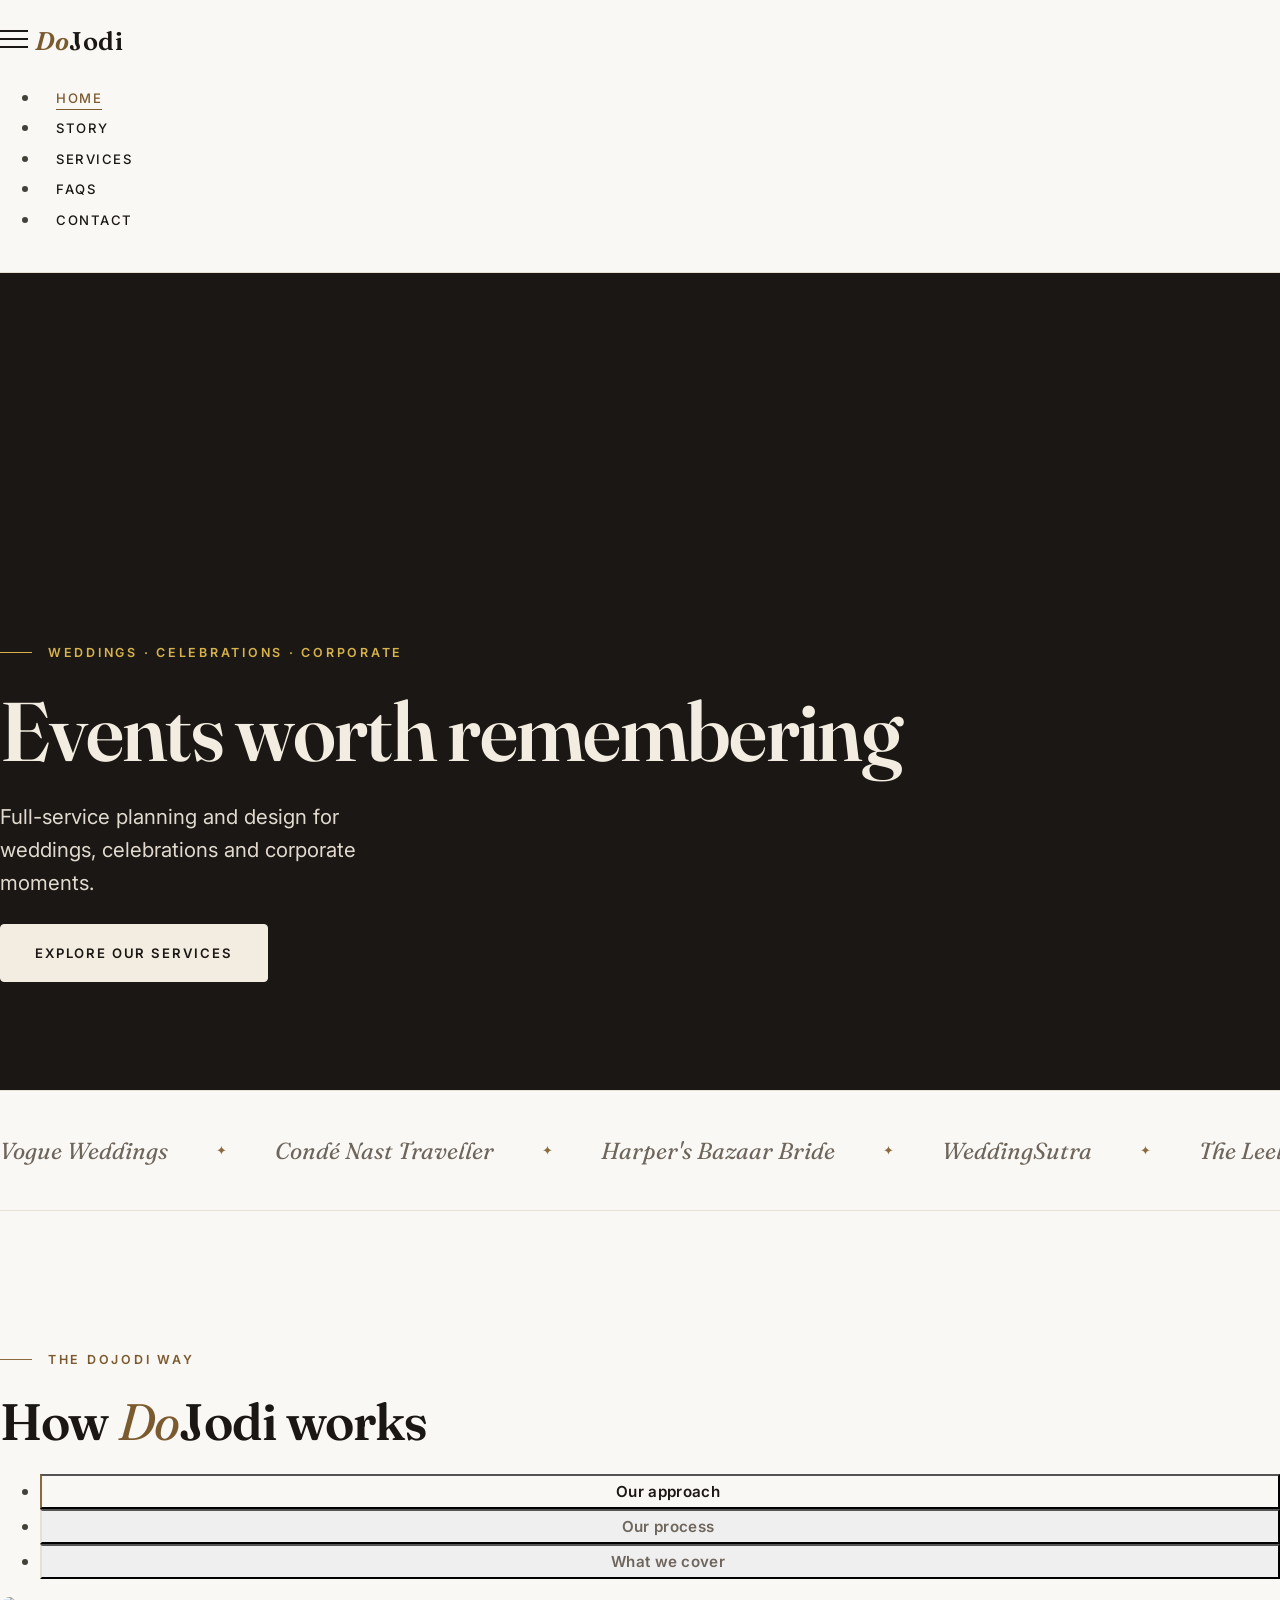
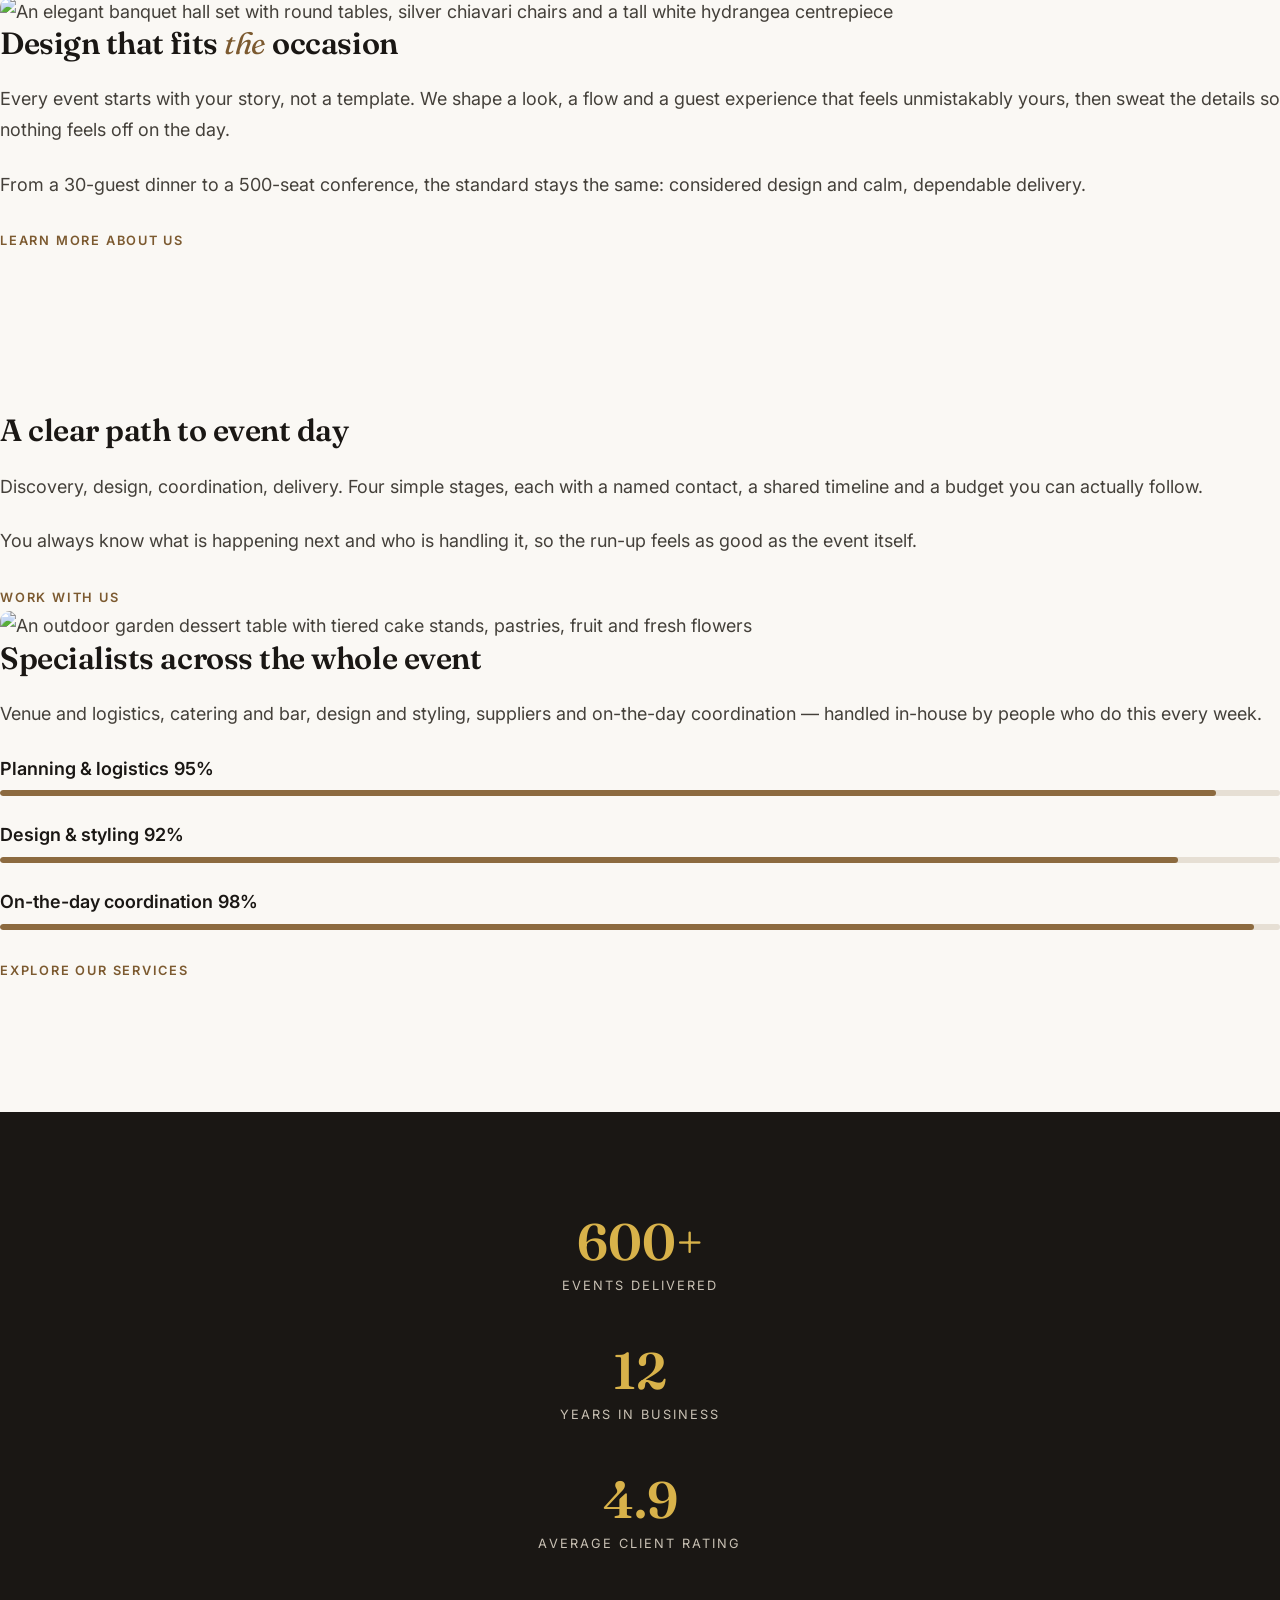
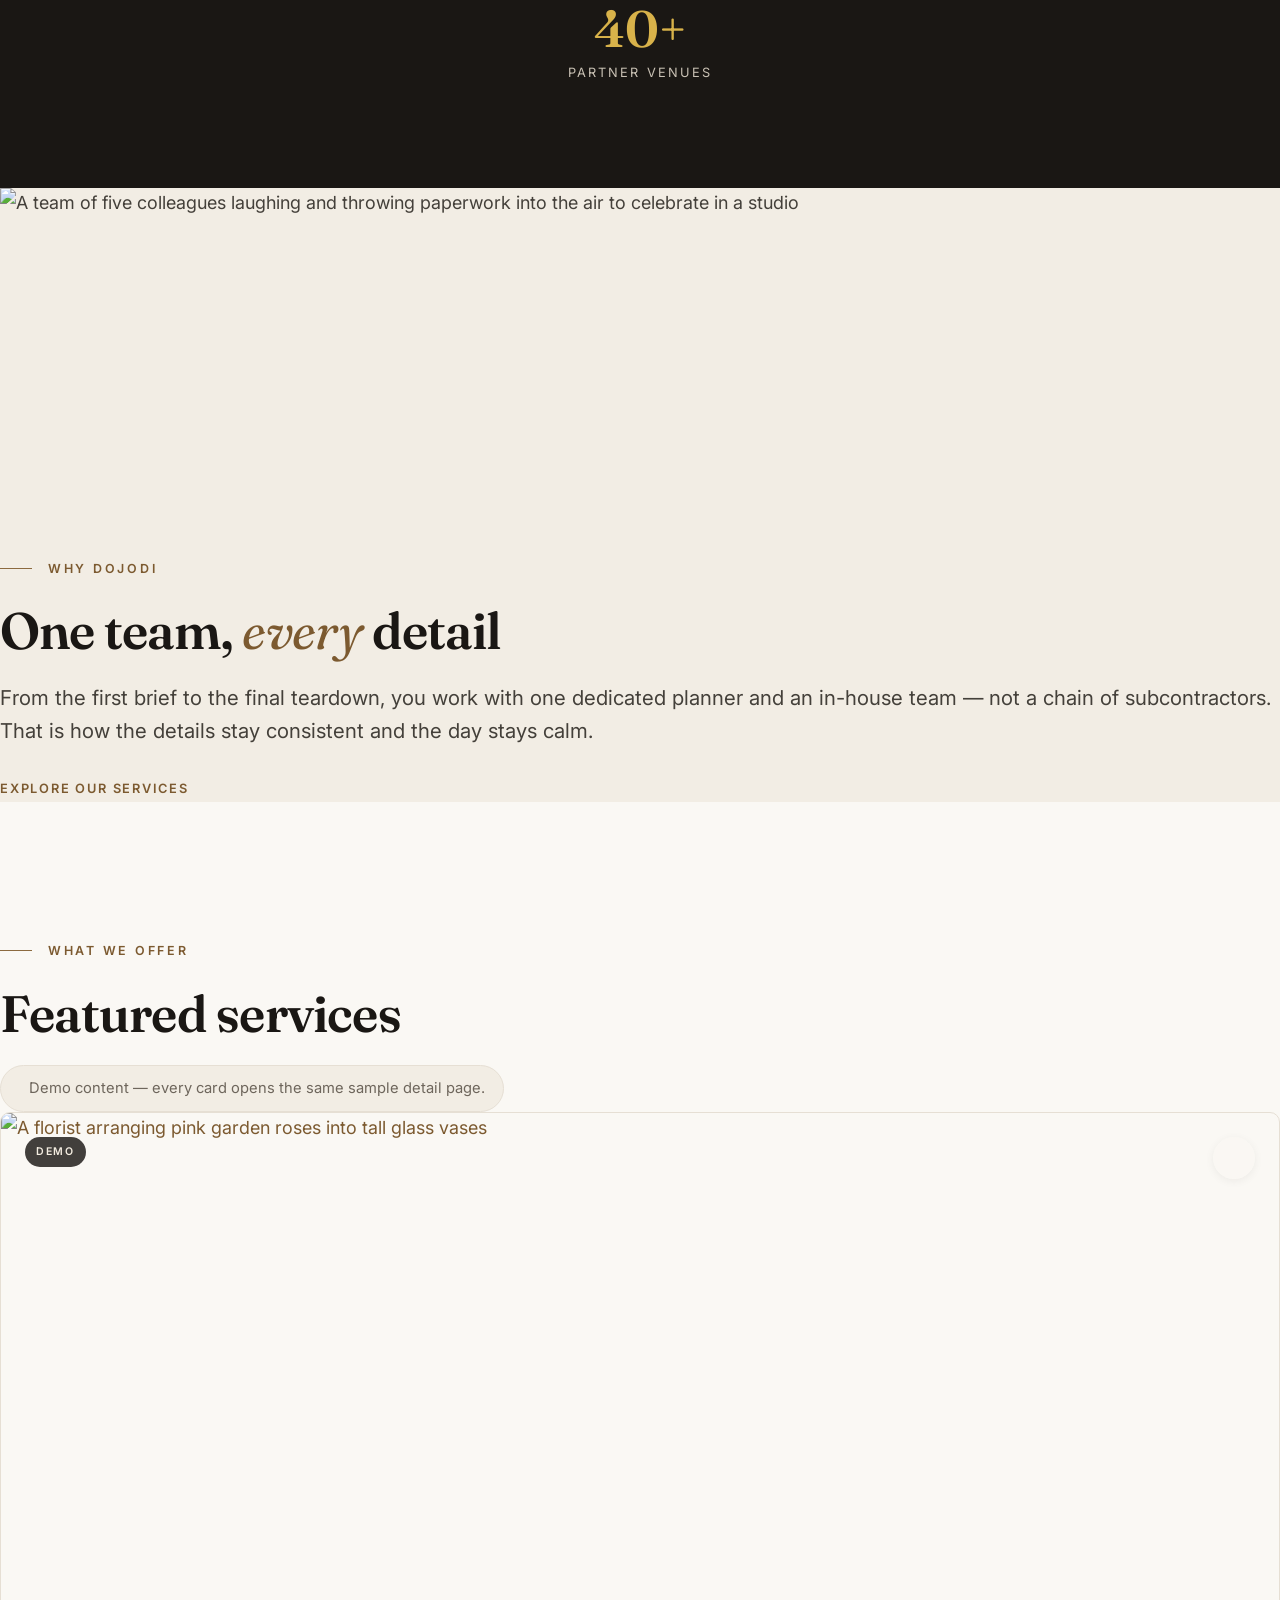
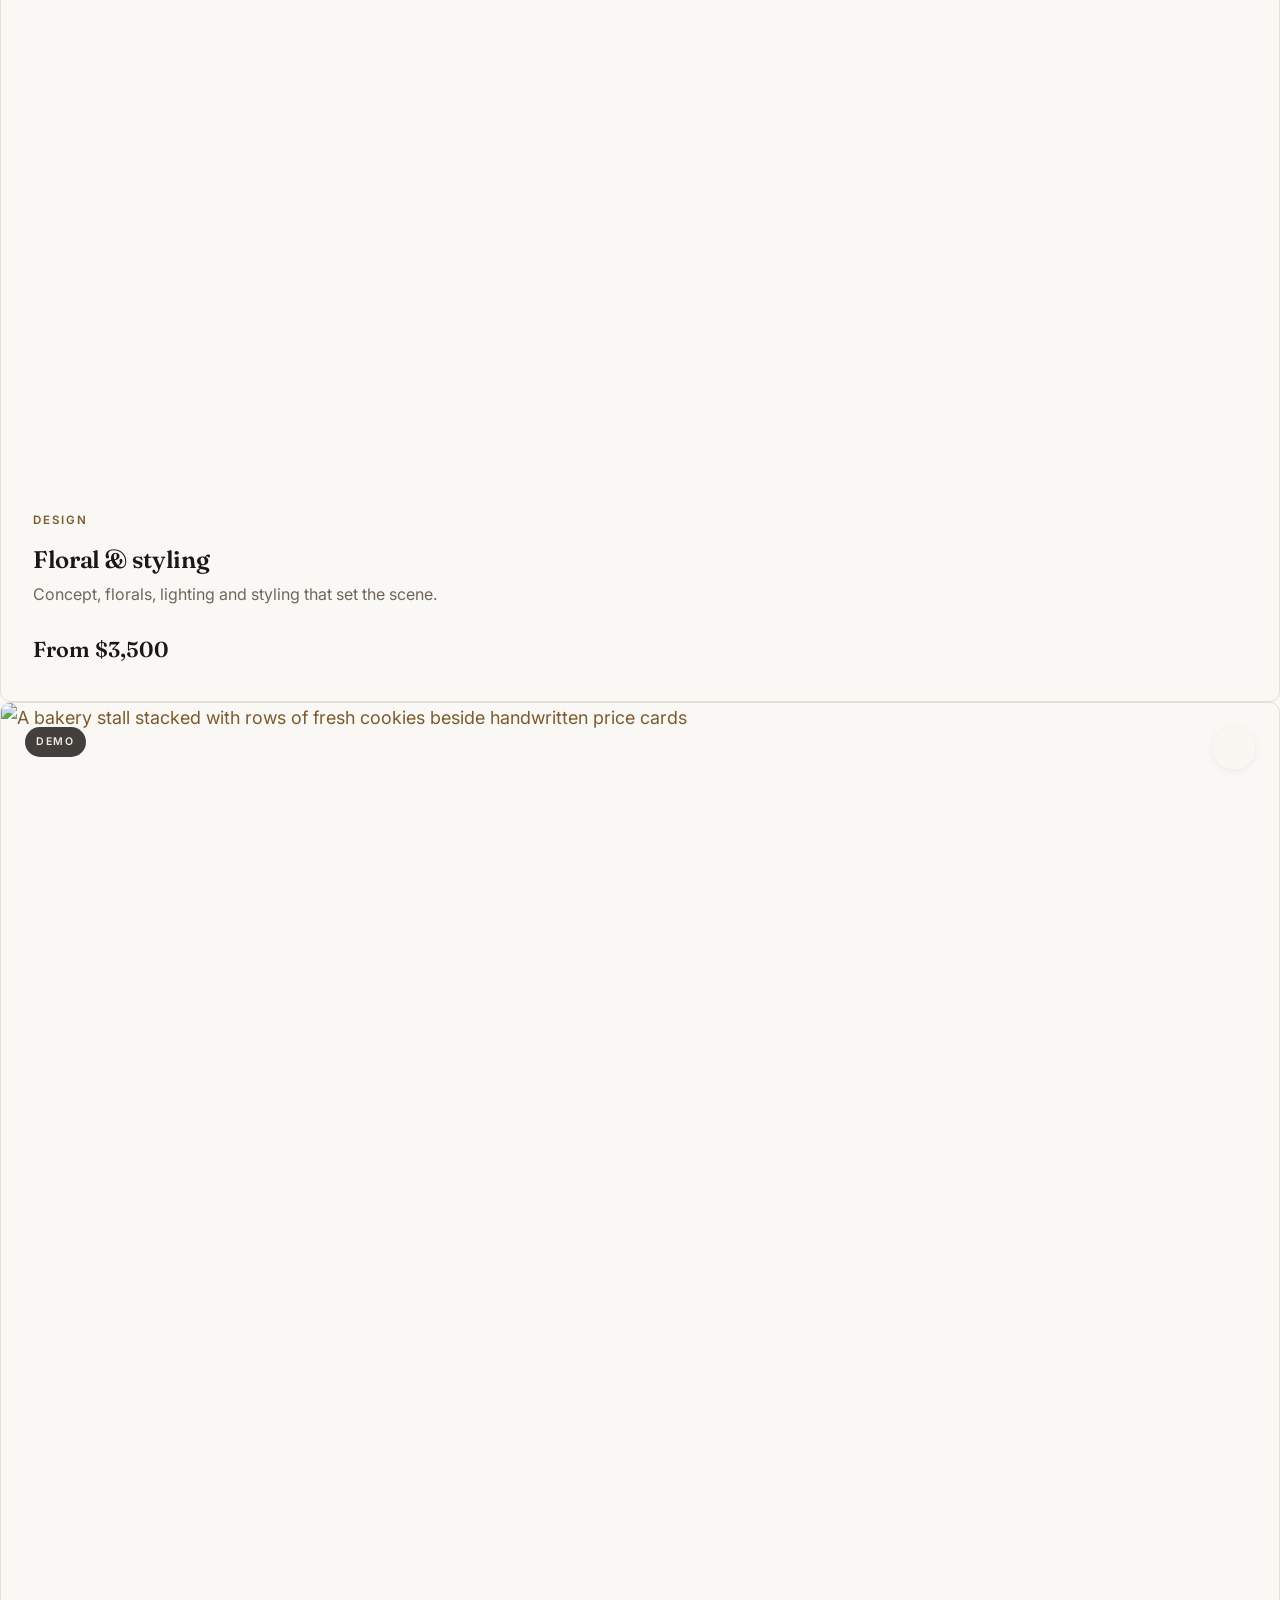
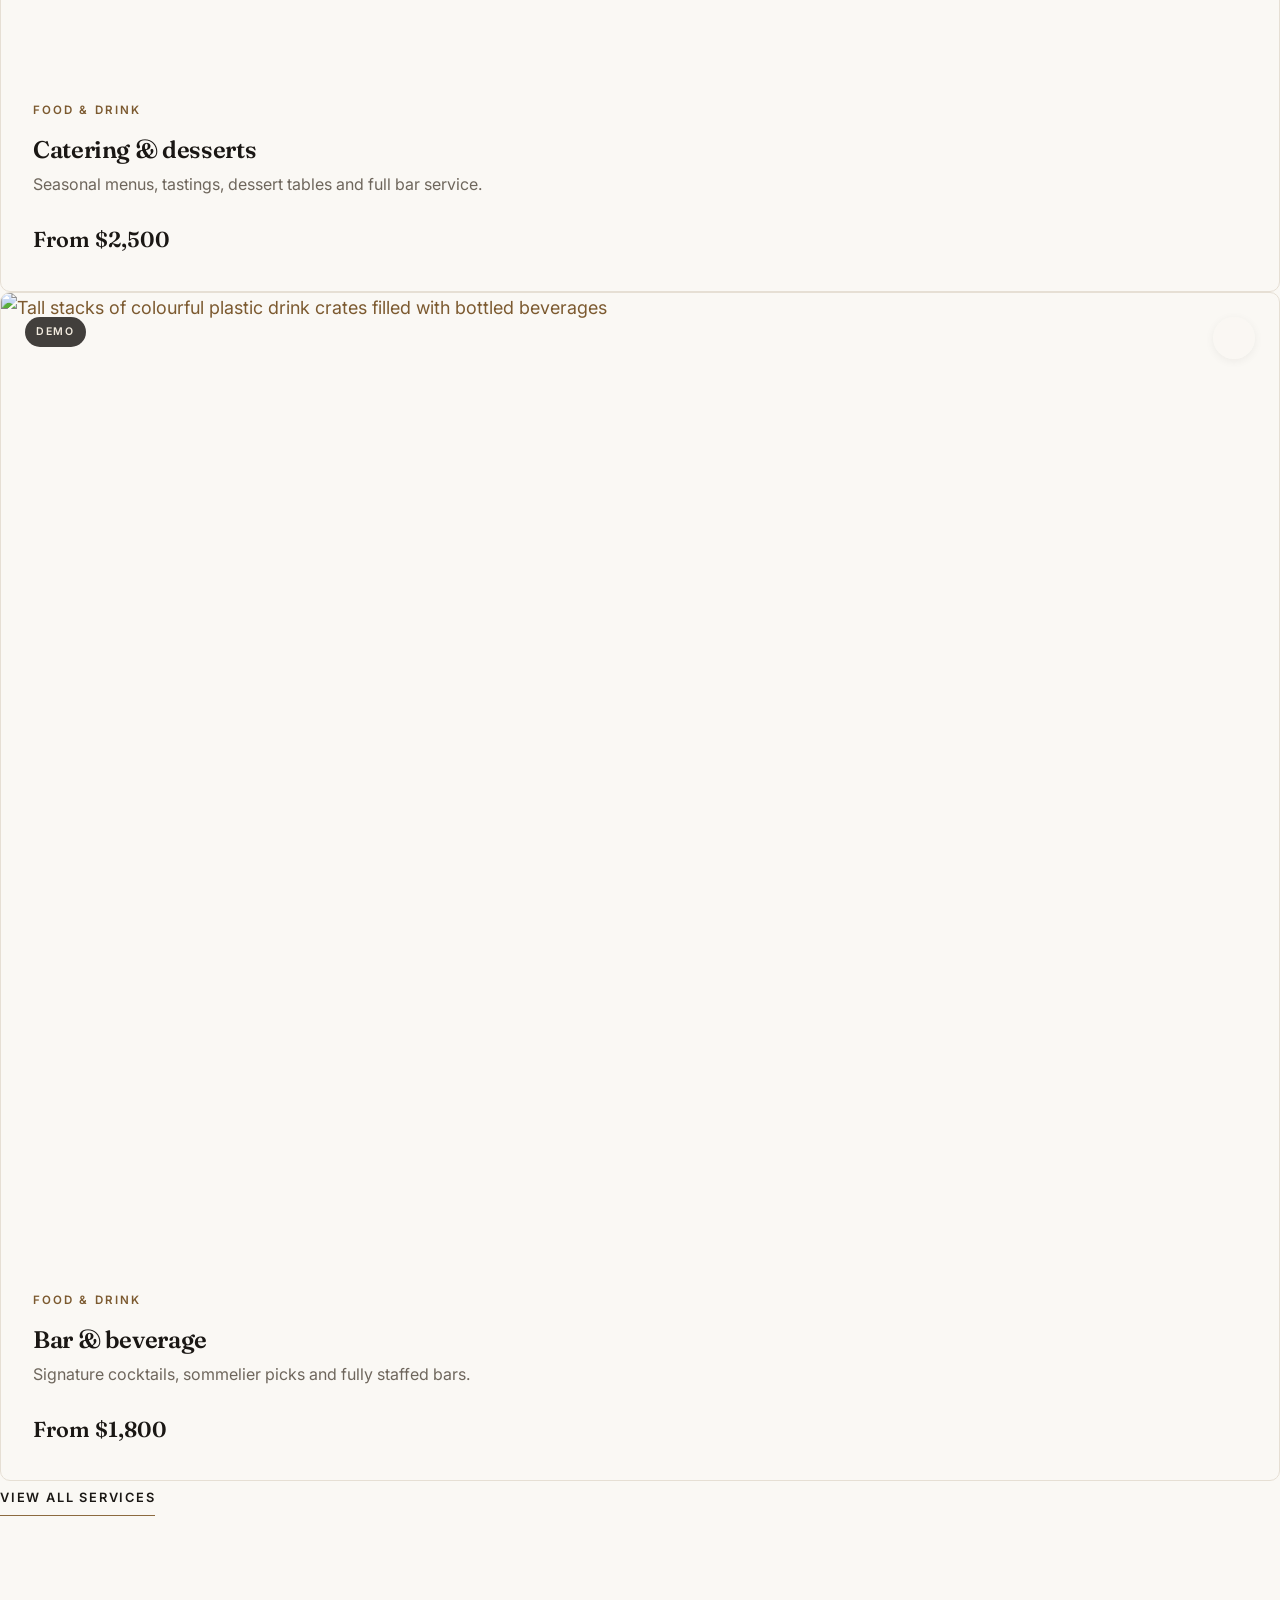
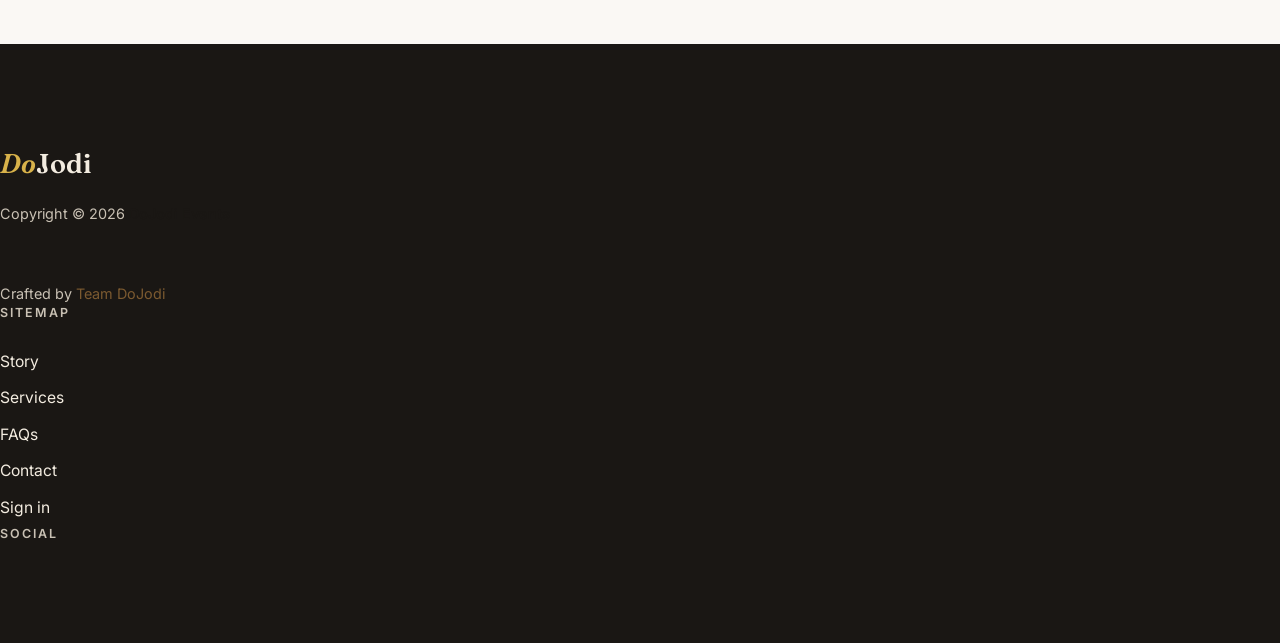
==== commit 4ea3c382: "Add premium micro-interactions and a press marquee - Hero: slow Ken-Burns zoom on the active slide, " ====
--- a/index.html
+++ b/index.html
@@ -40,7 +40,8 @@
     <main id="main">
       <h1 class="visually-hidden">DoJodi Events — wedding and event planning studio</h1>
 
-      <section class="slick-slideshow" aria-label="Featured events">
+      <section class="hero" aria-label="Featured events">
+        <div class="slick-slideshow">
         <div class="slick-custom">
           <img src="images/slideshow/team-meeting-renewable-energy-project.jpeg" class="img-fluid" alt="A bride and groom kiss on a garden path while guests in blue applaud at an outdoor wedding" fetchpriority="high">
           <div class="slick-bottom">
@@ -88,9 +89,30 @@
             </div>
           </div>
         </div>
-      </section>
-
-      <section class="about section-padding">
+        </div>
+        <a class="scroll-cue" href="#start" aria-label="Scroll to content"><i class="bi-chevron-down" aria-hidden="true"></i></a>
+      </section>
+
+      <section class="marquee" aria-label="Featured in">
+        <div class="marquee-track" aria-hidden="true">
+          <span class="marquee-item">Vogue Weddings</span><span class="marquee-sep">✦</span>
+          <span class="marquee-item">Condé Nast Traveller</span><span class="marquee-sep">✦</span>
+          <span class="marquee-item">Harper's Bazaar Bride</span><span class="marquee-sep">✦</span>
+          <span class="marquee-item">WeddingSutra</span><span class="marquee-sep">✦</span>
+          <span class="marquee-item">The Leela Palaces</span><span class="marquee-sep">✦</span>
+          <span class="marquee-item">Taj Hotels</span><span class="marquee-sep">✦</span>
+          <span class="marquee-item">ITC Hotels</span><span class="marquee-sep">✦</span>
+          <span class="marquee-item">Vogue Weddings</span><span class="marquee-sep">✦</span>
+          <span class="marquee-item">Condé Nast Traveller</span><span class="marquee-sep">✦</span>
+          <span class="marquee-item">Harper's Bazaar Bride</span><span class="marquee-sep">✦</span>
+          <span class="marquee-item">WeddingSutra</span><span class="marquee-sep">✦</span>
+          <span class="marquee-item">The Leela Palaces</span><span class="marquee-sep">✦</span>
+          <span class="marquee-item">Taj Hotels</span><span class="marquee-sep">✦</span>
+          <span class="marquee-item">ITC Hotels</span><span class="marquee-sep">✦</span>
+        </div>
+      </section>
+
+      <section class="about section-padding" id="start">
         <div class="container">
           <div class="row">
             <div class="col-12 text-center">
@@ -207,25 +229,25 @@
           <div class="row">
             <div class="col-6 col-lg-3">
               <div class="stat">
-                <div class="stat-num">600+</div>
+                <div class="stat-num" data-count="600" data-suffix="+">600+</div>
                 <div class="stat-label">Events delivered</div>
               </div>
             </div>
             <div class="col-6 col-lg-3">
               <div class="stat">
-                <div class="stat-num">12</div>
+                <div class="stat-num" data-count="12">12</div>
                 <div class="stat-label">Years in business</div>
               </div>
             </div>
             <div class="col-6 col-lg-3">
               <div class="stat">
-                <div class="stat-num">4.9</div>
+                <div class="stat-num" data-count="4.9" data-decimals="1">4.9</div>
                 <div class="stat-label">Average client rating</div>
               </div>
             </div>
             <div class="col-6 col-lg-3">
               <div class="stat">
-                <div class="stat-num">40+</div>
+                <div class="stat-num" data-count="40" data-suffix="+">40+</div>
                 <div class="stat-label">Partner venues</div>
               </div>
             </div>
--- a/css/dojodi.css
+++ b/css/dojodi.css
@@ -668,3 +668,46 @@
   .front-product .px-5 { padding-left: var(--space-5) !important; padding-right: var(--space-5) !important; }
   .social-login, .div-separator { width: 100% !important; }
 }
+
+/* ==========================================================================
+   PREMIUM MICRO-INTERACTIONS — hero motion, marquee, cursor
+   ========================================================================== */
+.hero { position: relative; }
+
+/* Ken Burns slow zoom on the active hero slide */
+.slick-slideshow .slick-current img { animation: kenburns 8s ease-out both; }
+@keyframes kenburns { from { transform: scale(1.001); } to { transform: scale(1.09); } }
+
+/* Cursor glow that follows the pointer over the hero */
+.hero-cursor {
+  position: absolute; top: 0; left: 0; width: 380px; height: 380px;
+  margin: -190px 0 0 -190px; border-radius: 50%; z-index: 2;
+  pointer-events: none; opacity: 0; transition: opacity 0.4s ease;
+  background: radial-gradient(circle, rgba(216,178,74,0.20), rgba(216,178,74,0) 62%);
+  mix-blend-mode: screen;
+}
+
+/* Scroll cue */
+.slick-slideshow .slick-dots { bottom: var(--space-7); }
+.scroll-cue {
+  position: absolute; bottom: var(--space-3); left: 50%; transform: translateX(-50%);
+  z-index: 3; color: var(--cream); font-size: 1.4rem; line-height: 1;
+  opacity: 0.85; animation: cueBounce 2.2s ease-in-out infinite;
+  text-shadow: 0 1px 12px rgba(0,0,0,0.4);
+}
+.scroll-cue:hover { color: var(--gold-warm); }
+@keyframes cueBounce { 0%, 100% { transform: translate(-50%, 0); } 50% { transform: translate(-50%, 9px); } }
+
+/* Press / partners marquee */
+.marquee { overflow: hidden; background: var(--canvas); border-top: 1px solid var(--line); border-bottom: 1px solid var(--line); padding: var(--space-6) 0; }
+.marquee-track { display: flex; align-items: center; gap: var(--space-7); width: max-content; animation: marquee 38s linear infinite; }
+.marquee:hover .marquee-track { animation-play-state: paused; }
+.marquee-item { font-family: var(--font-display); font-style: italic; font-size: 1.45rem; color: var(--muted); white-space: nowrap; }
+.marquee-sep { color: var(--gold); font-size: 0.8rem; }
+@keyframes marquee { from { transform: translateX(0); } to { transform: translateX(-50%); } }
+
+@media (prefers-reduced-motion: reduce) {
+  .slick-slideshow .slick-current img { animation: none; }
+  .scroll-cue { animation: none; }
+  .marquee-track { animation: none; }
+}
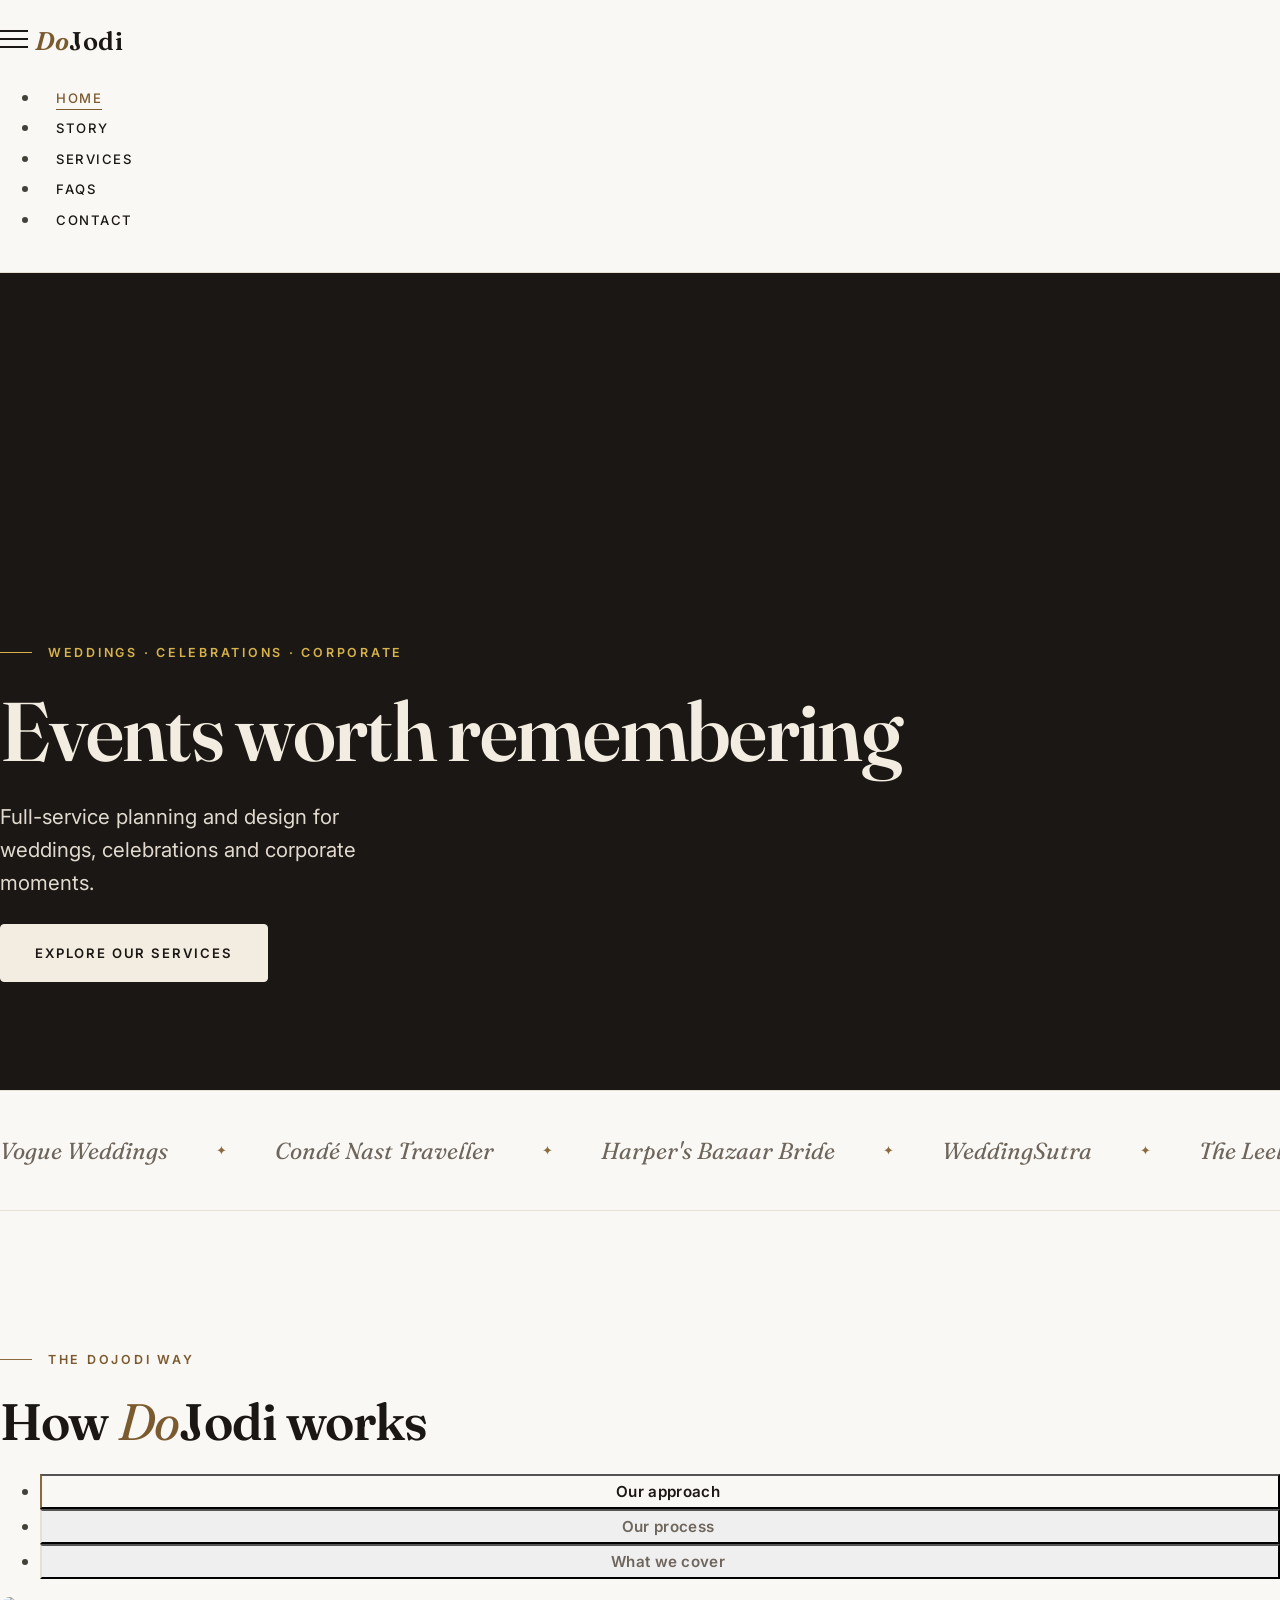
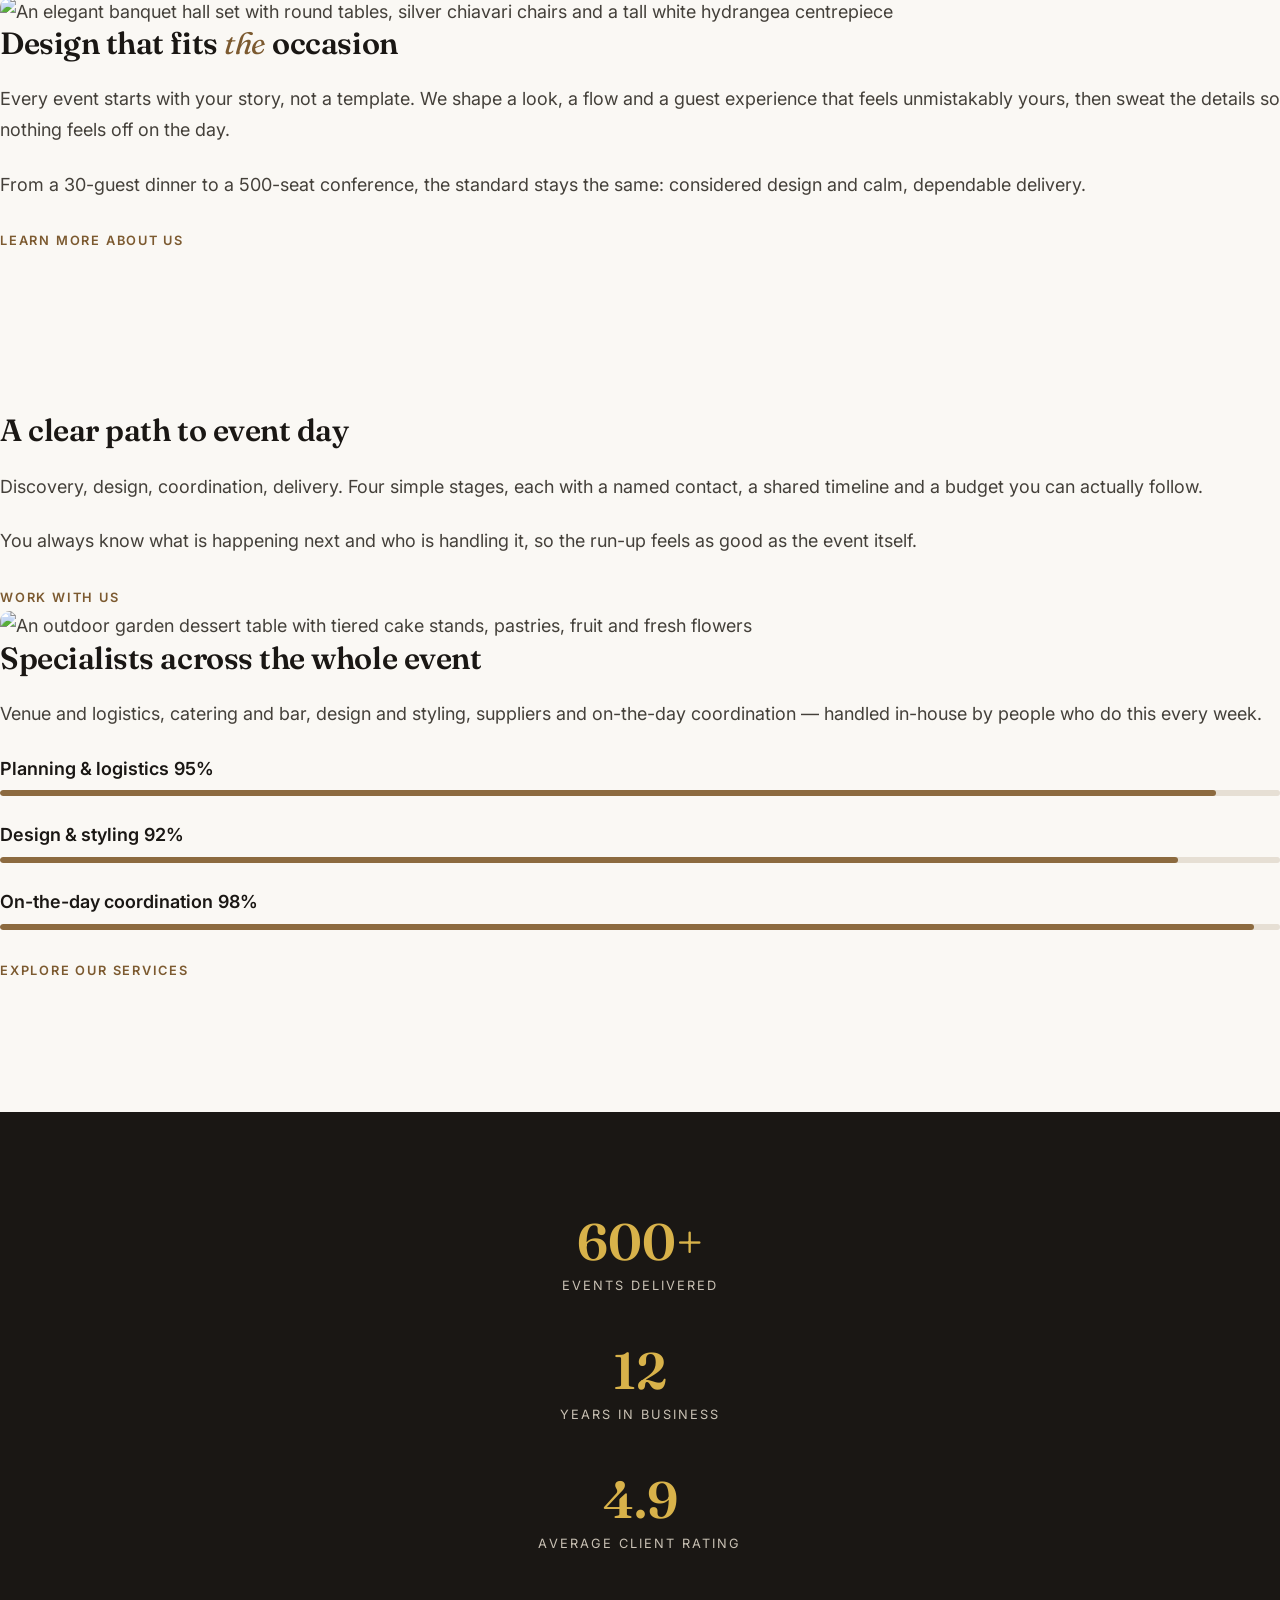
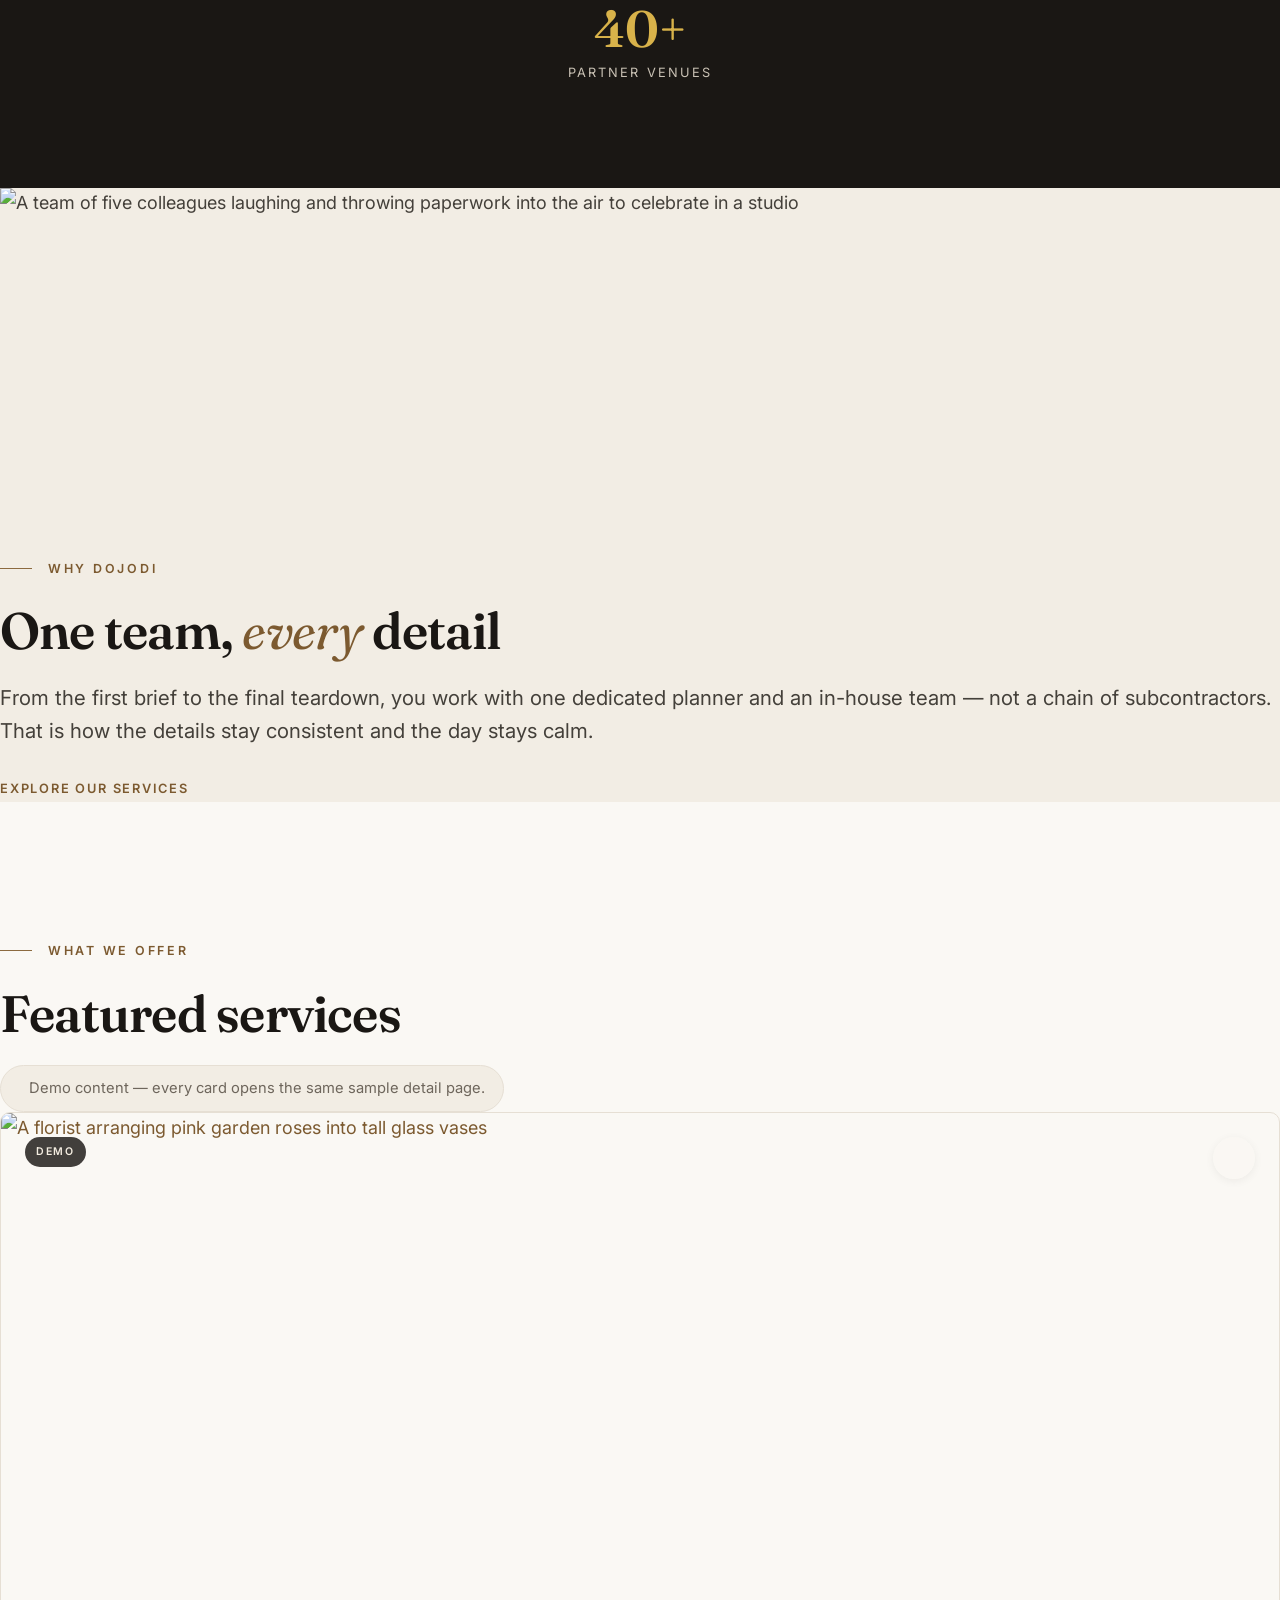
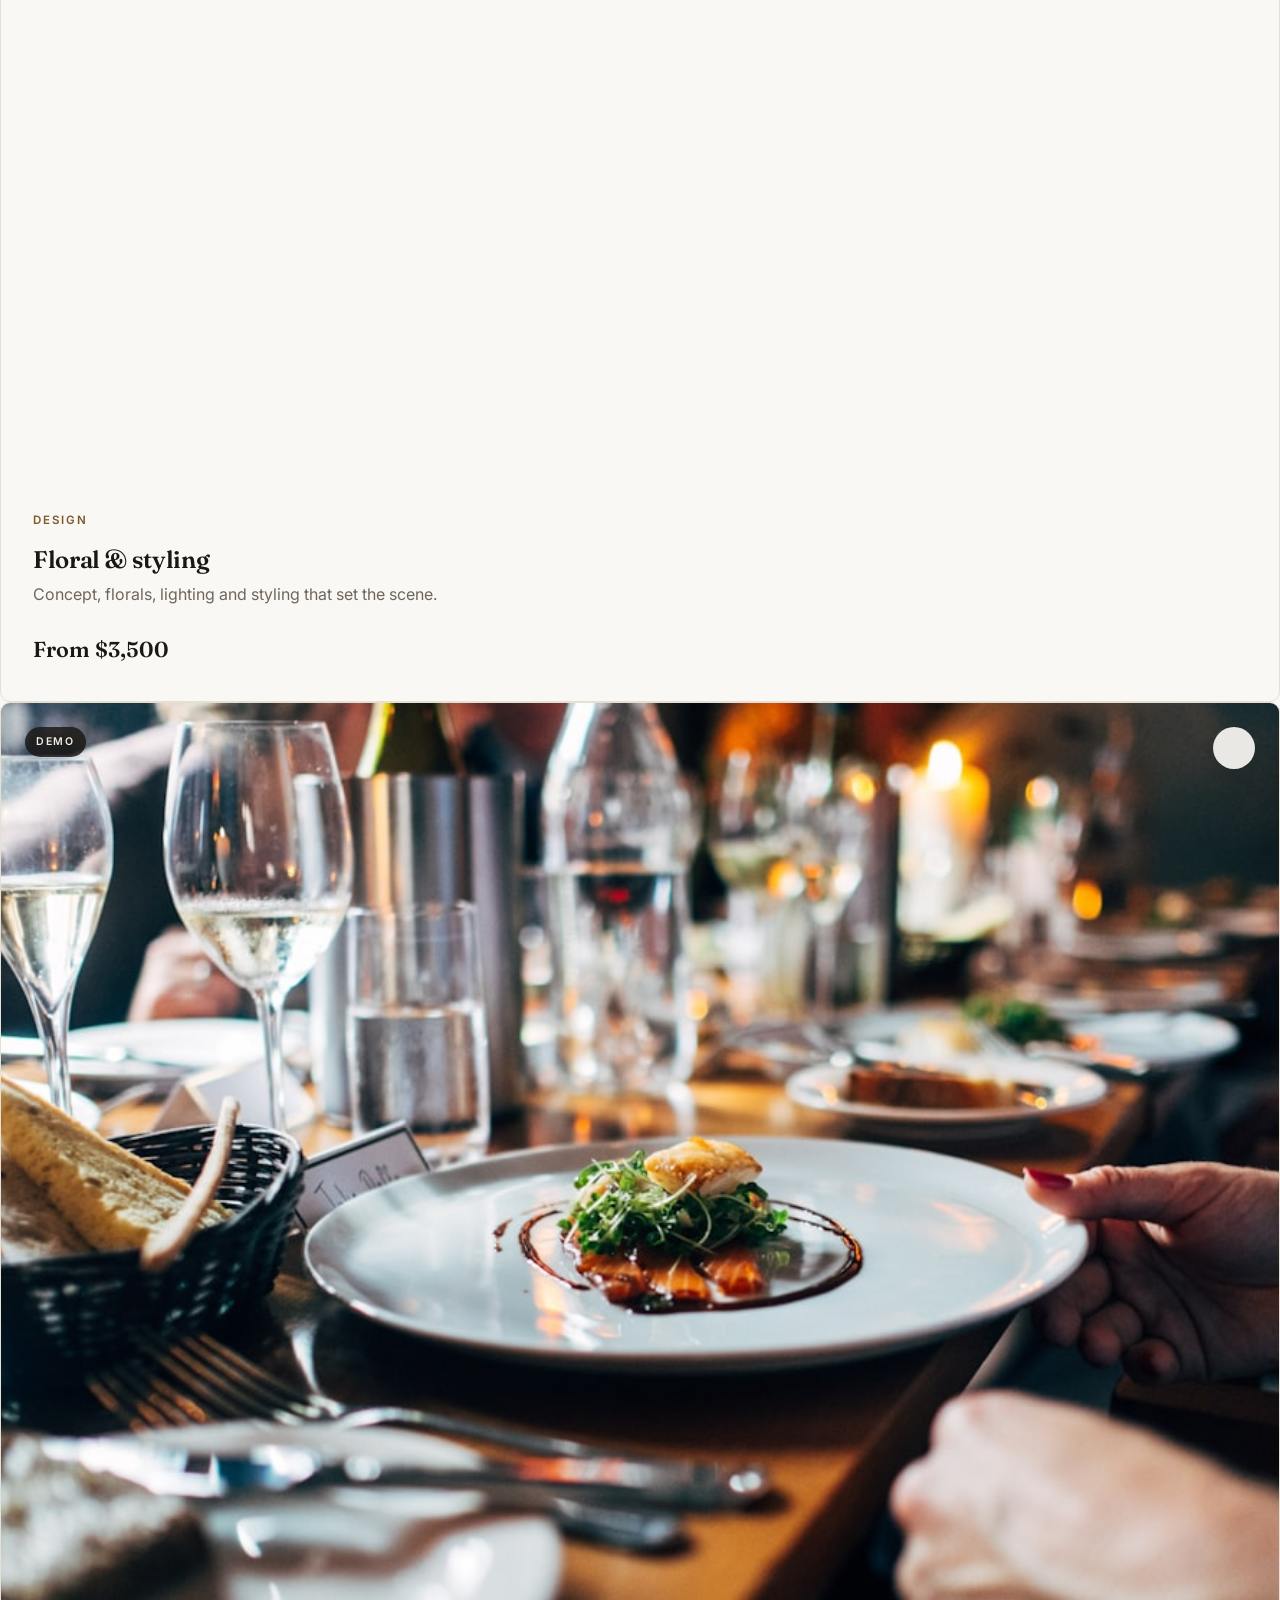
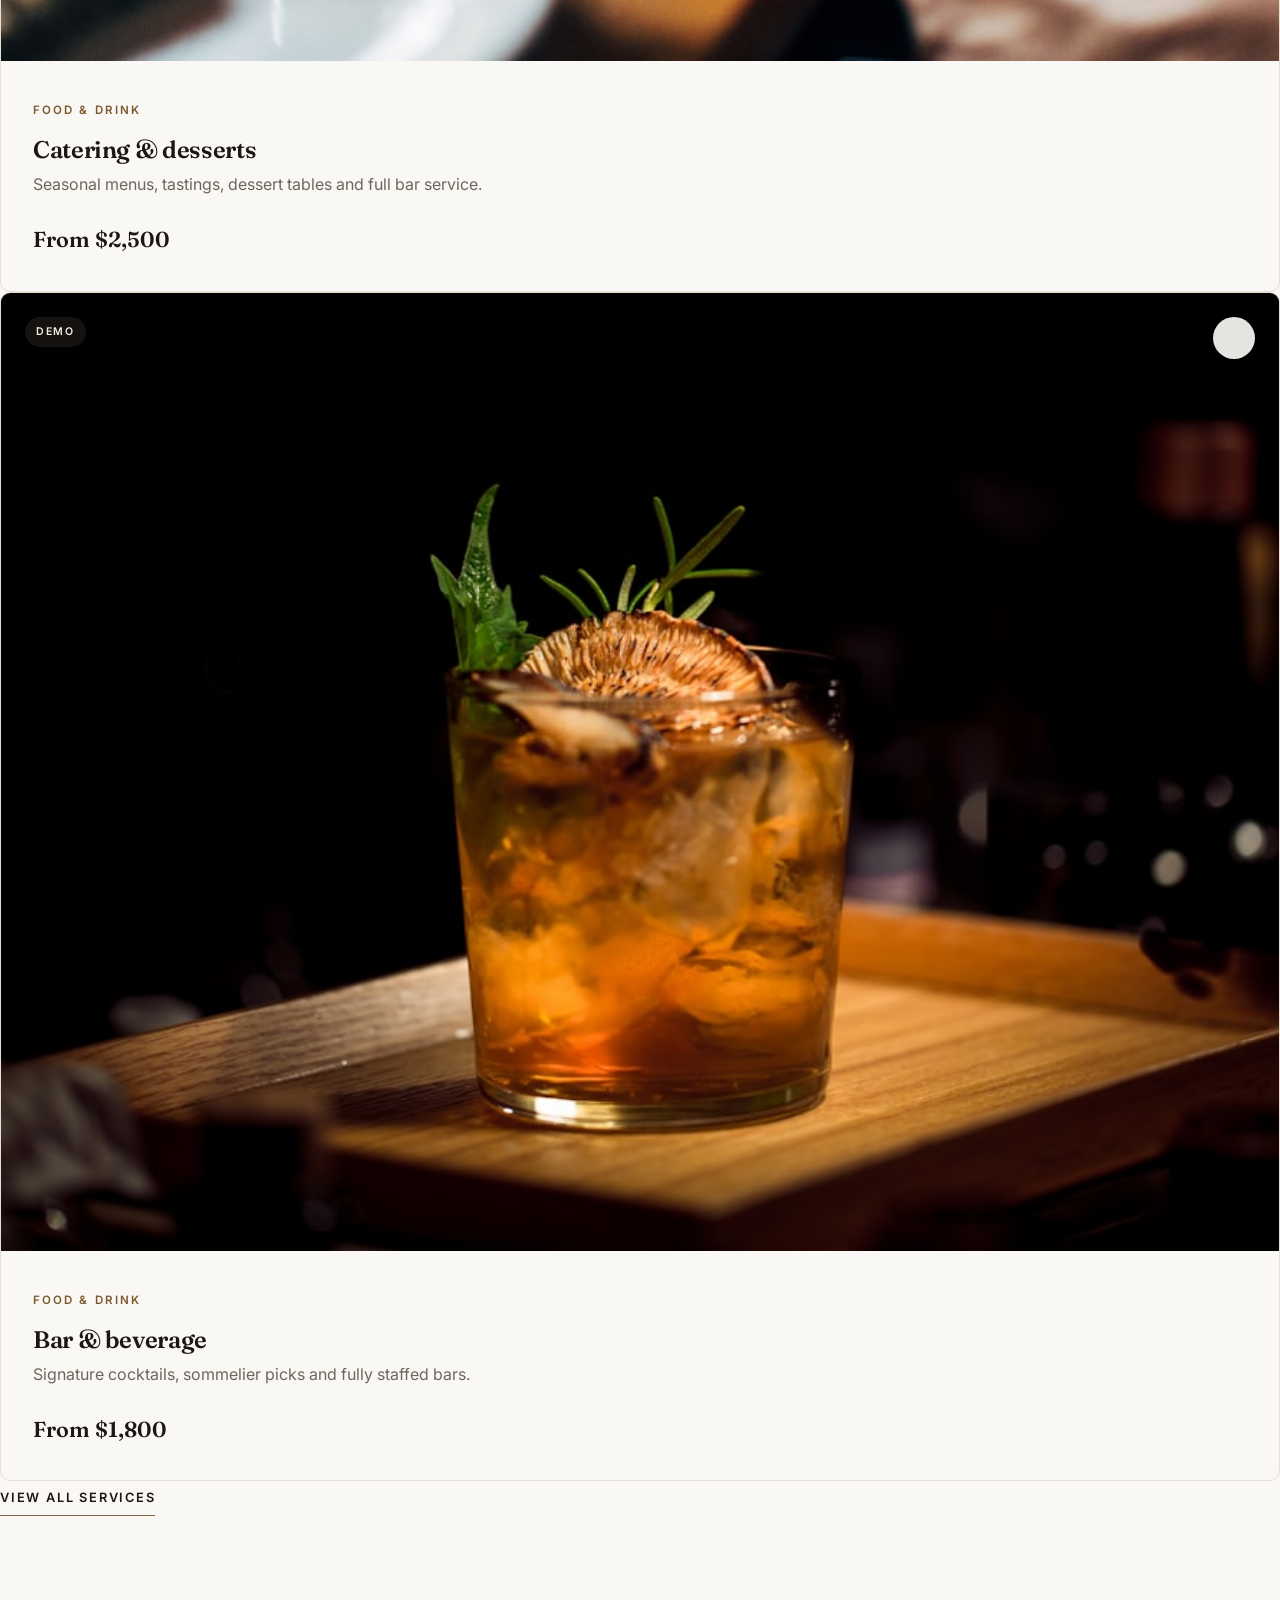
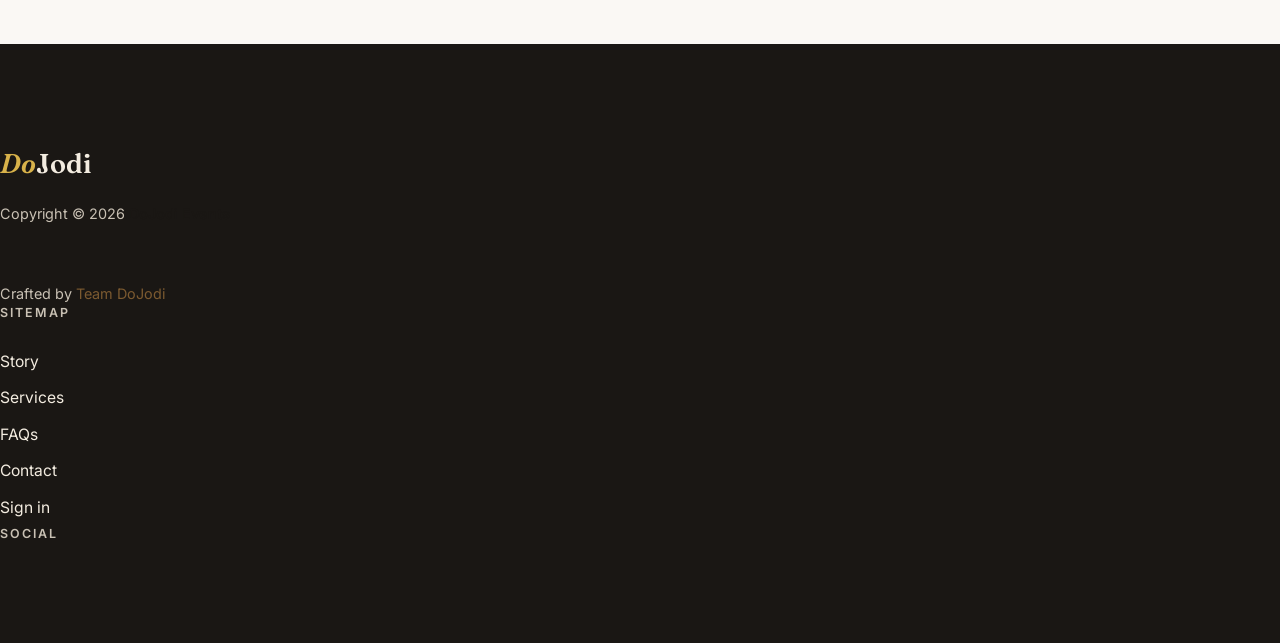
==== commit 6fed5858: "Curate real, high-quality photography (Unsplash/Pexels/randomuser) - Hero: golden-hour couple + ring" ====
--- a/index.html
+++ b/index.html
@@ -59,7 +59,7 @@
         </div>
 
         <div class="slick-custom">
-          <img src="images/slideshow/two-business-partners-working-together-office-computer.jpeg" class="img-fluid" alt="Two smiling women, one holding a bouquet, photographed in black and white with a city skyline behind them" loading="lazy">
+          <img src="images/hero/couple-bouquet.jpg" class="img-fluid" alt="A bride and groom embrace at golden hour, the bride holding a lush garden-rose bouquet" loading="lazy">
           <div class="slick-bottom">
             <div class="container">
               <div class="row">
@@ -75,7 +75,7 @@
         </div>
 
         <div class="slick-custom">
-          <img src="images/slideshow/medium-shot-business-women-high-five.jpeg" class="img-fluid" alt="Close-up of a couple's hands exchanging gold and diamond wedding rings" loading="lazy">
+          <img src="images/hero/rings.jpg" class="img-fluid" alt="Close-up of a couple's hands exchanging gold and diamond wedding rings" loading="lazy">
           <div class="slick-bottom">
             <div class="container">
               <div class="row">
@@ -305,7 +305,7 @@
               <article class="product-thumb">
                 <span class="demo-badge">Demo</span>
                 <a href="product-detail.html" class="product-image-link" aria-label="View details for Catering &amp; desserts">
-                  <img src="images/product/evan-mcdougall-qnh1odlqOmk-unsplash.jpeg" class="product-image" alt="A bakery stall stacked with rows of fresh cookies beside handwritten price cards" loading="lazy">
+                  <img src="images/service/catering.jpg" class="product-image" alt="A plated fine-dining course with champagne glasses on a candlelit table" loading="lazy">
                 </a>
                 <button type="button" class="product-icon bi-heart" aria-label="Save Catering and desserts to favourites"></button>
                 <div class="product-info">
@@ -321,7 +321,7 @@
               <article class="product-thumb">
                 <span class="demo-badge">Demo</span>
                 <a href="product-detail.html" class="product-image-link" aria-label="View details for Bar &amp; beverage">
-                  <img src="images/product/nature-zen-3Dn1BZZv3m8-unsplash.jpeg" class="product-image" alt="Tall stacks of colourful plastic drink crates filled with bottled beverages" loading="lazy">
+                  <img src="images/service/bar.jpg" class="product-image" alt="A craft cocktail garnished with rosemary and a dried orange slice on a dark bar" loading="lazy">
                 </a>
                 <button type="button" class="product-icon bi-heart" aria-label="Save Bar and beverage to favourites"></button>
                 <div class="product-info">
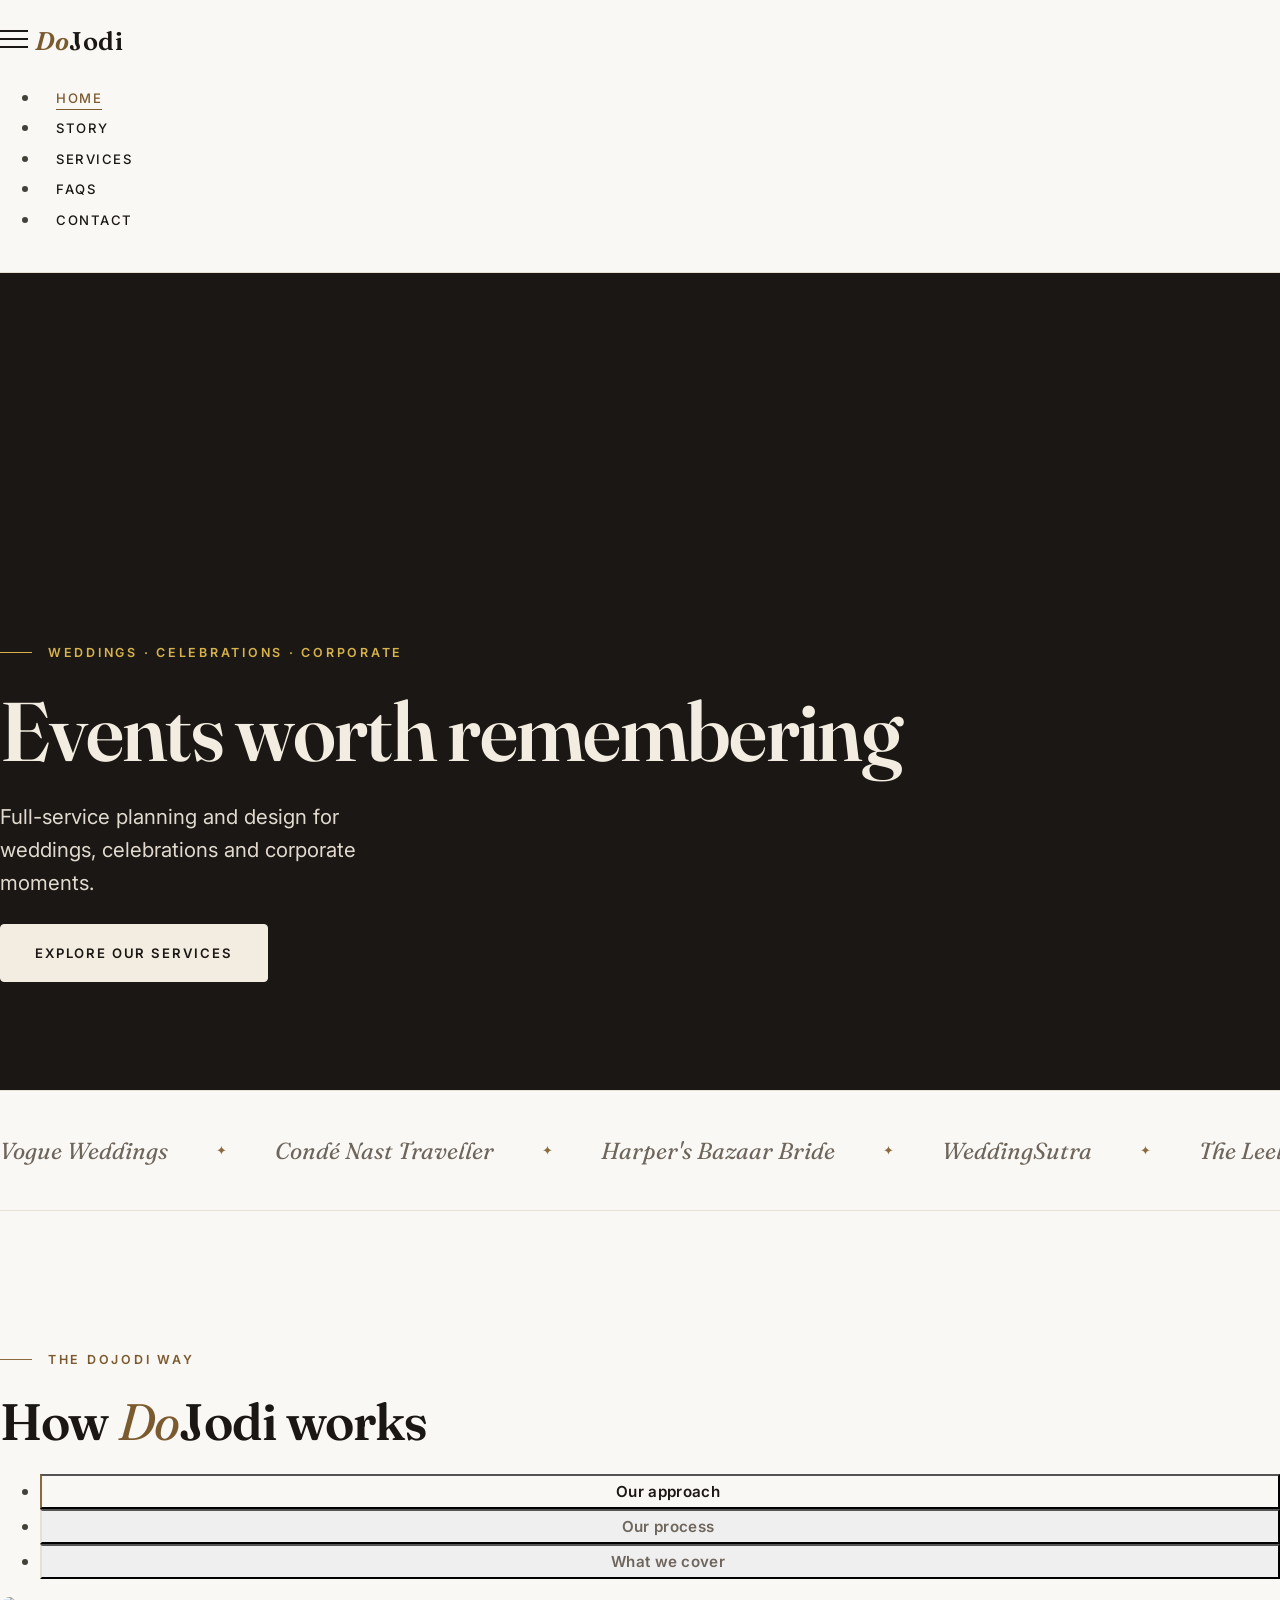
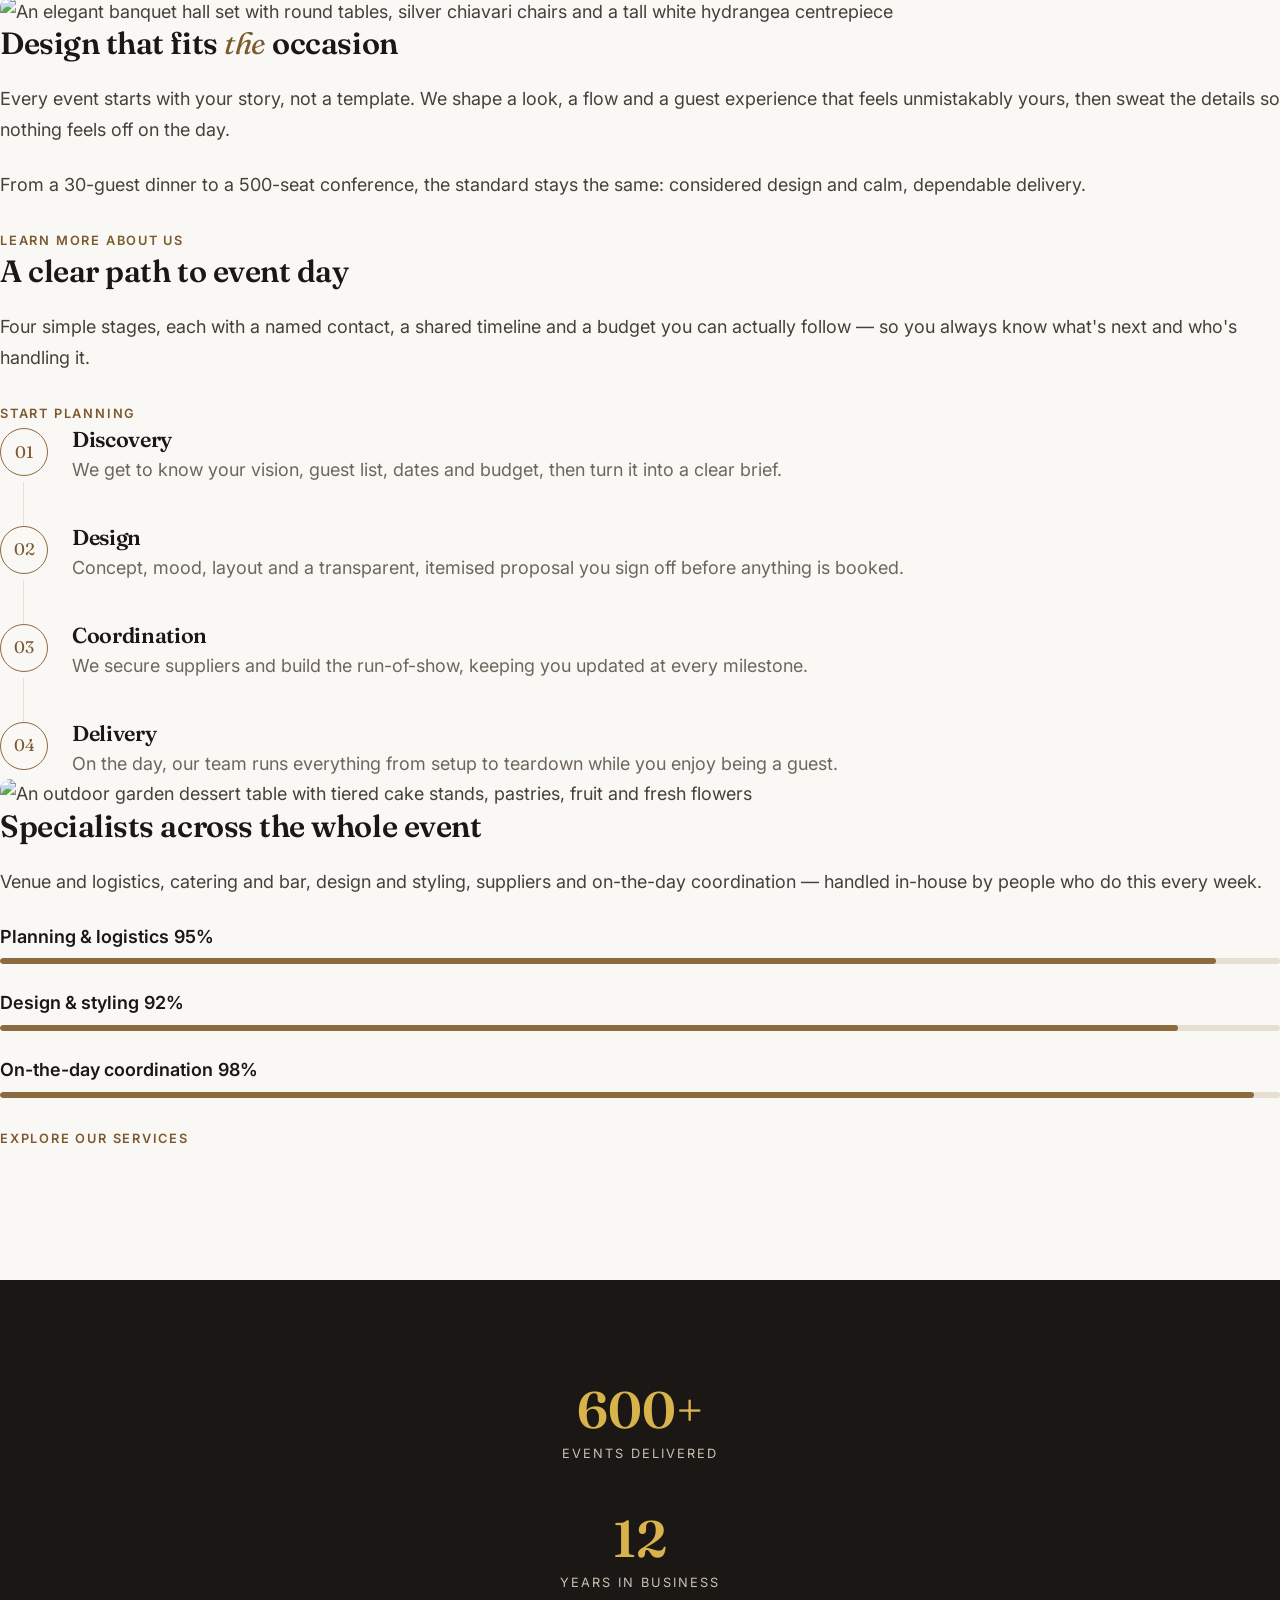
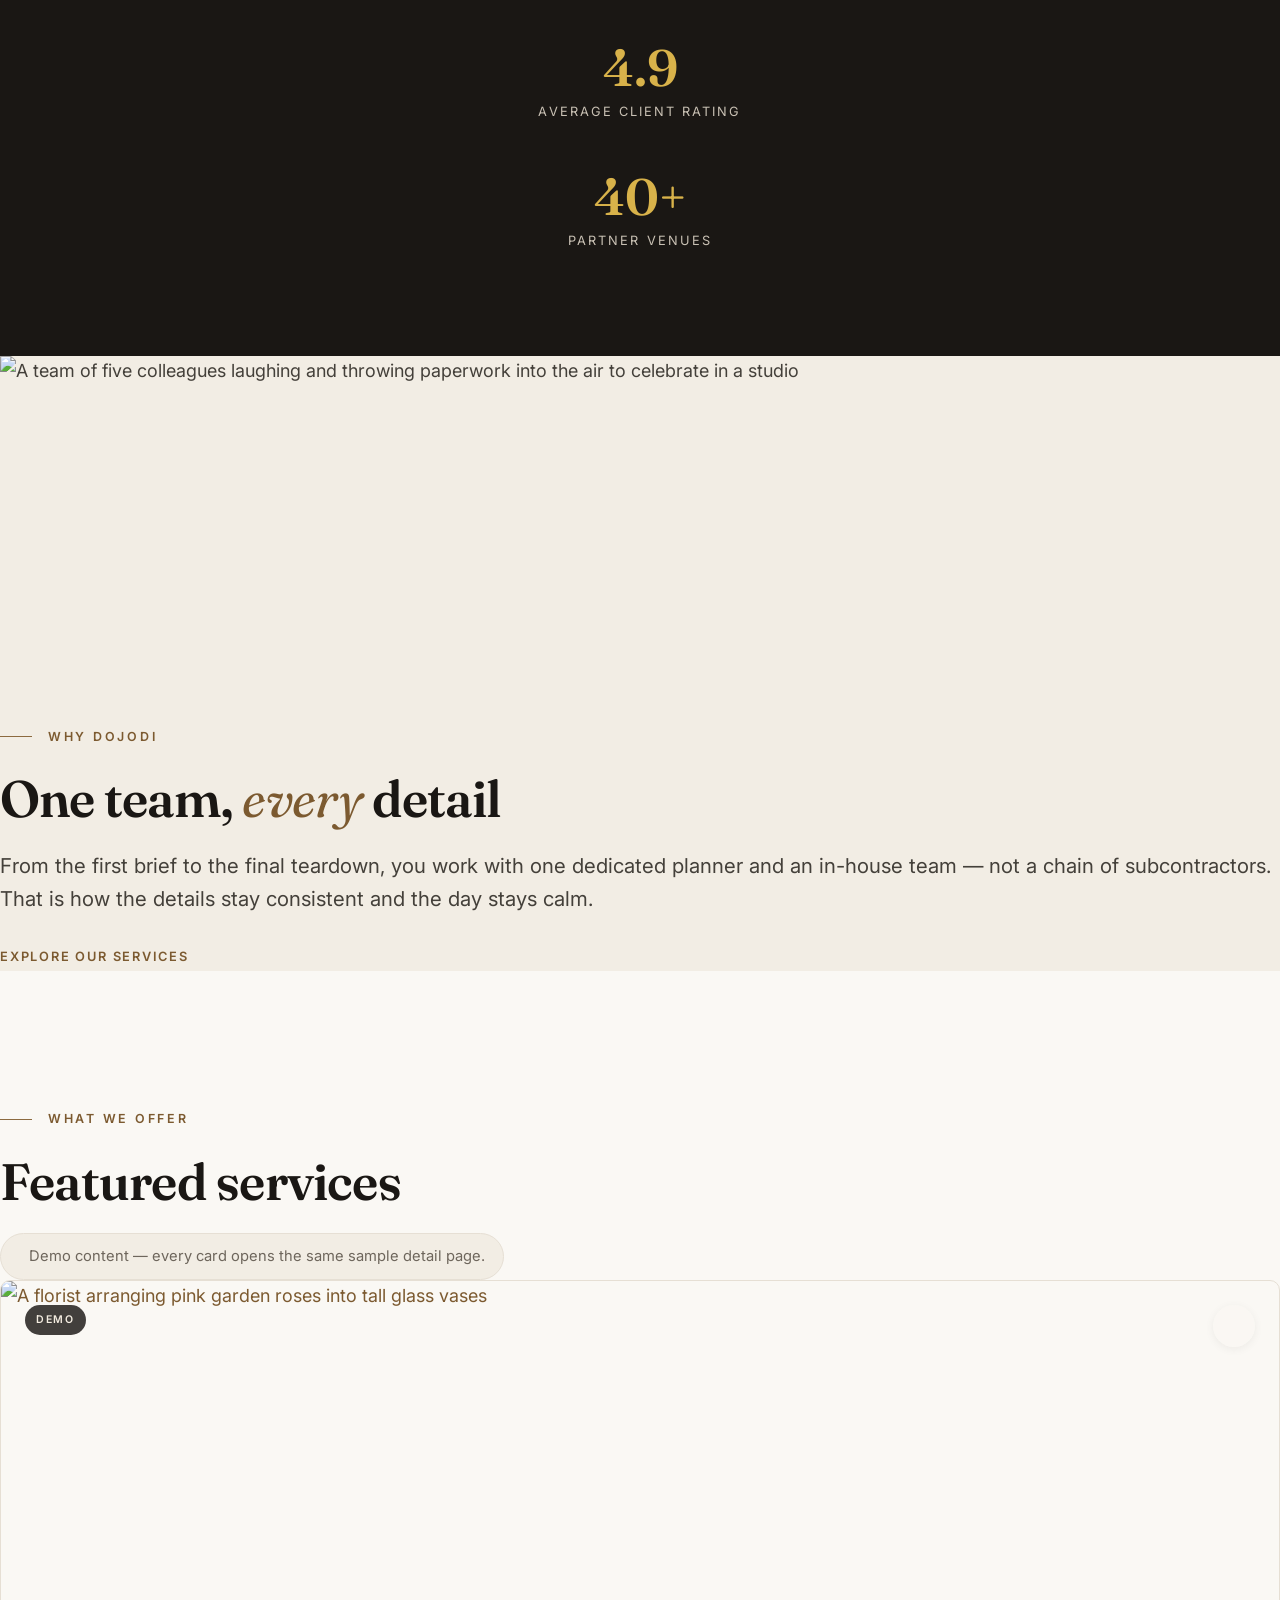
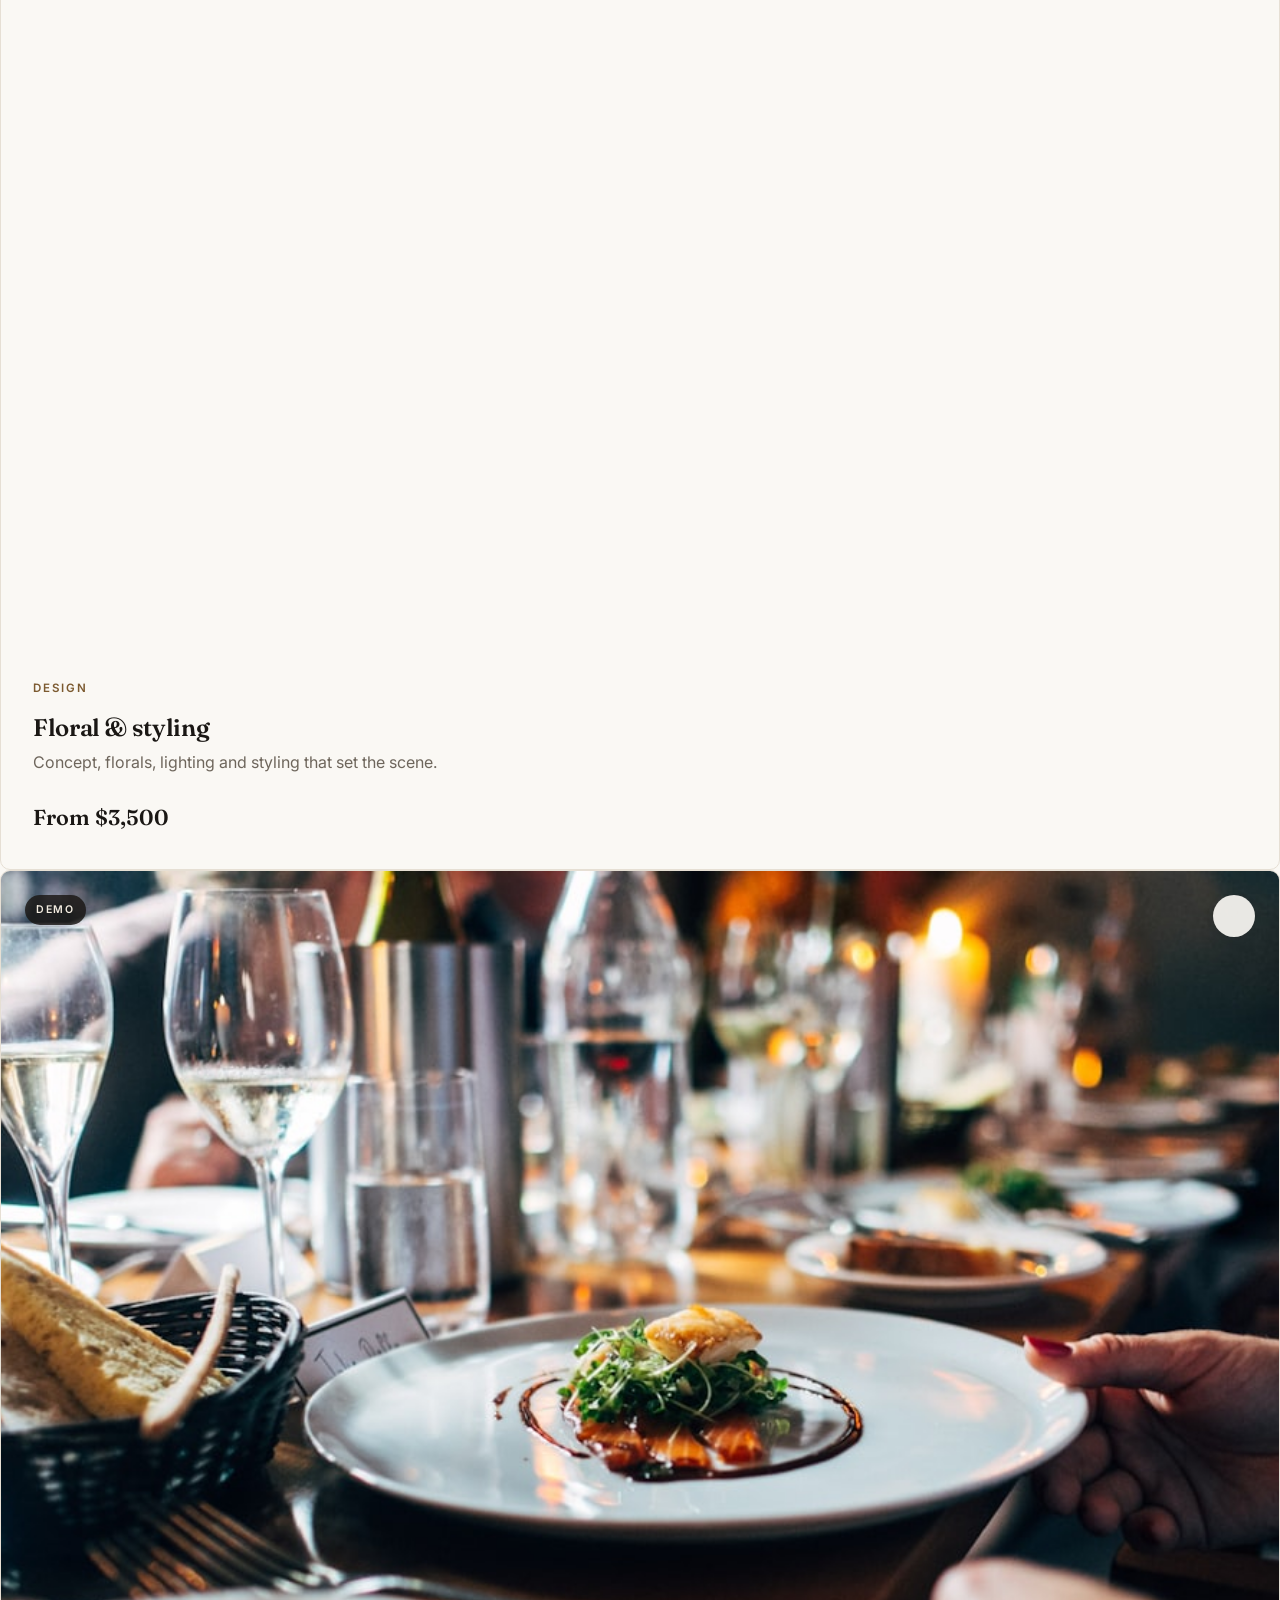
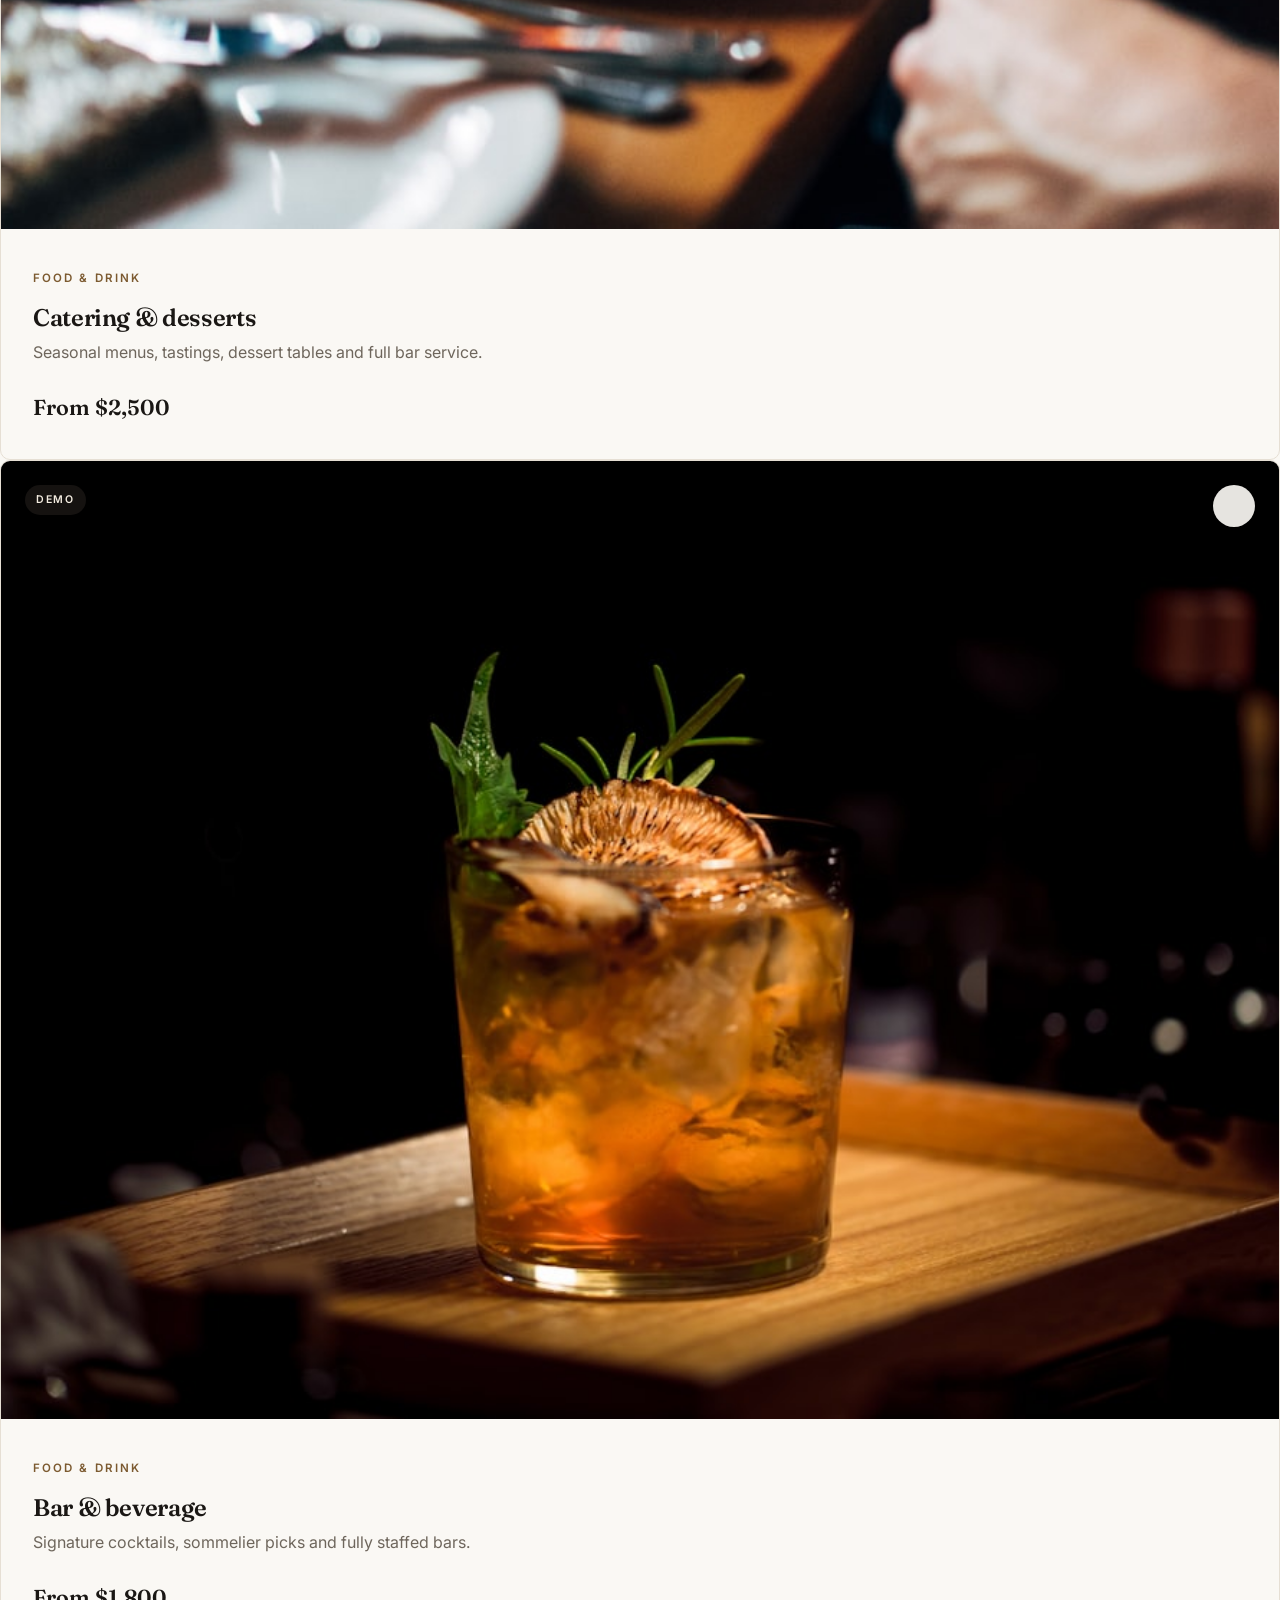
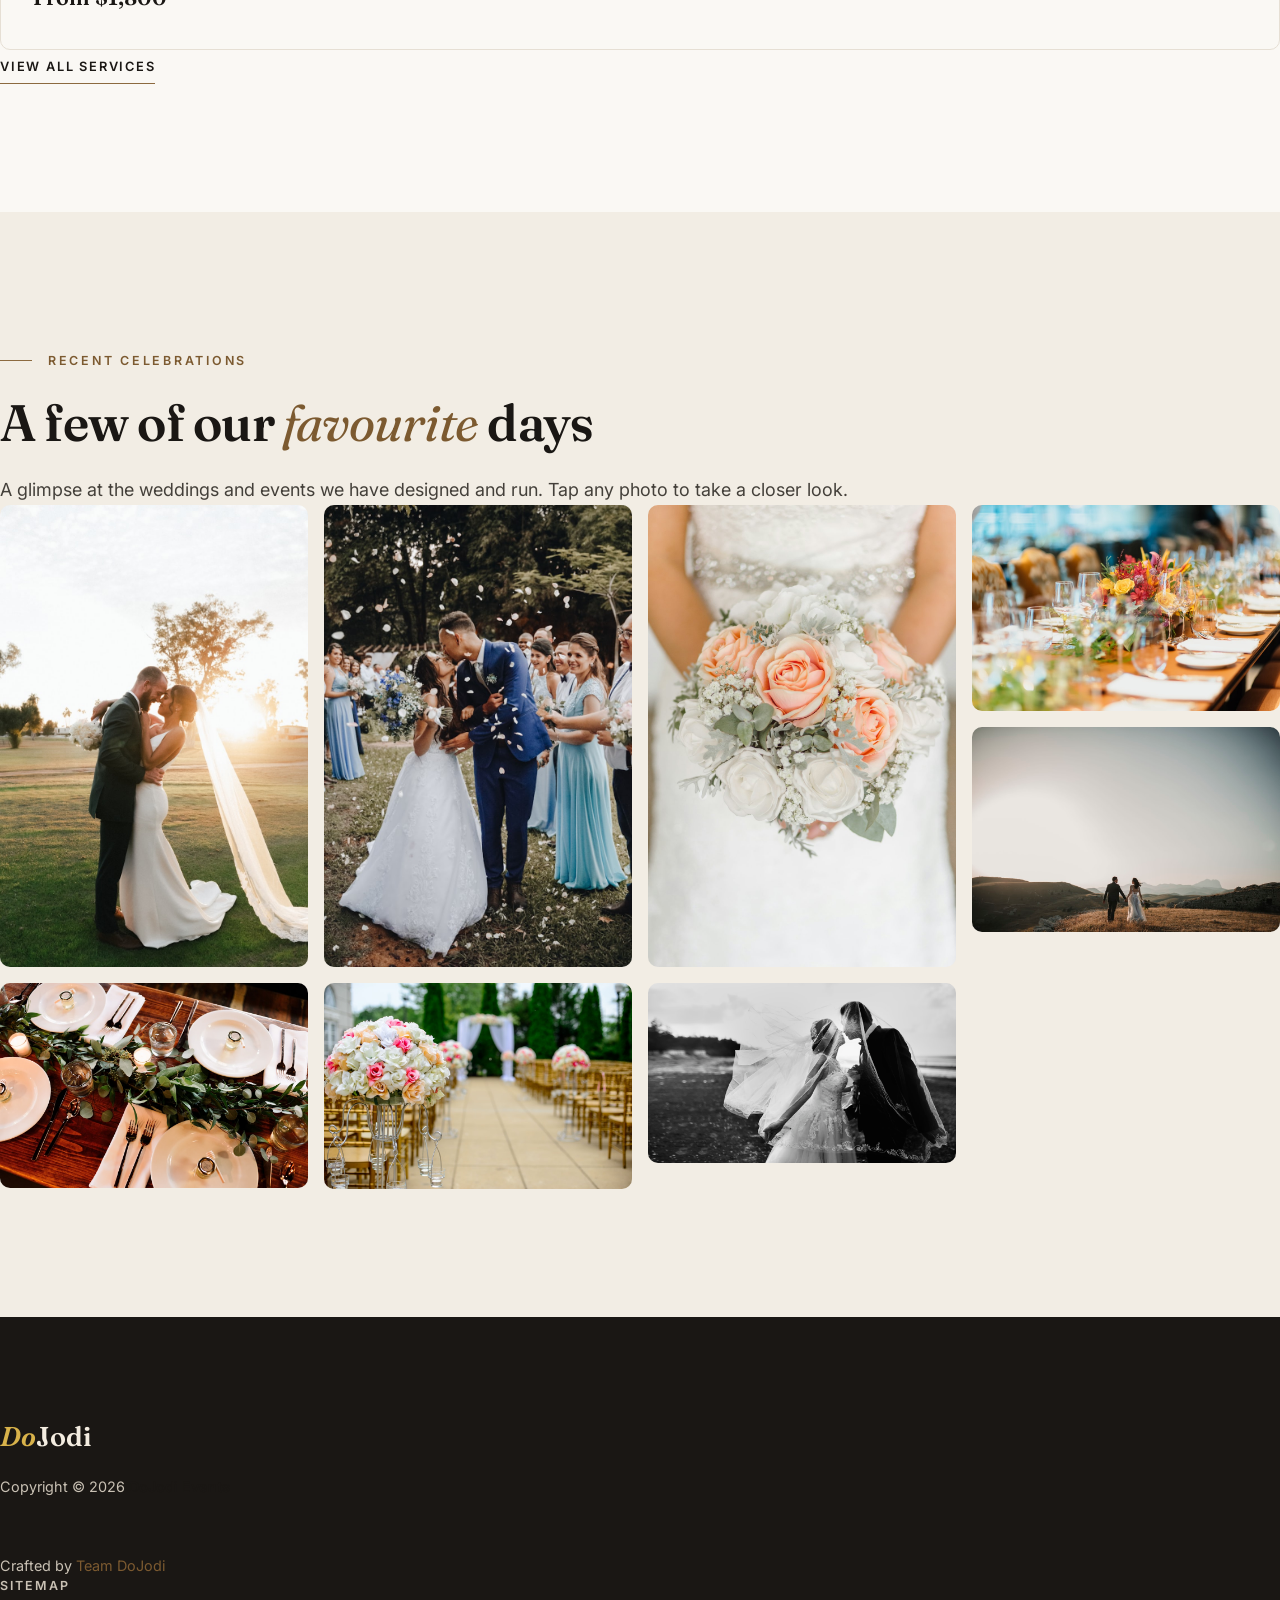
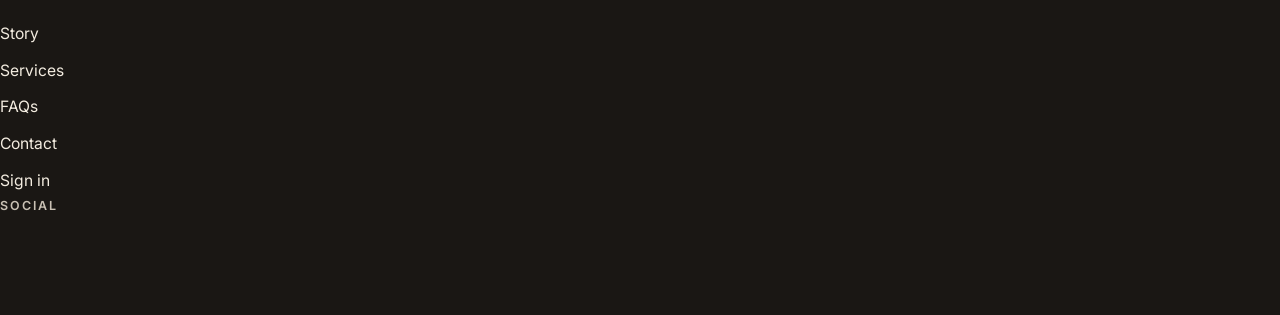
==== commit a66686a6: "Add portfolio gallery + lightbox, process timeline, split-type hero - Gallery: new "Recent celebrati" ====
--- a/index.html
+++ b/index.html
@@ -159,23 +159,47 @@
 
                 <div class="tab-pane fade" id="pills-process" role="tabpanel" aria-labelledby="pills-process-tab">
                   <div class="row">
-                    <div class="col-lg-7 col-12">
-                      <div class="ratio ratio-16x9">
-                        <iframe src="https://www.youtube-nocookie.com/embed/f_7JqPDWhfw?controls=0" title="How DoJodi plans and runs an event" loading="lazy" frameborder="0" allow="accelerometer; autoplay; clipboard-write; encrypted-media; gyroscope; picture-in-picture" allowfullscreen></iframe>
+                    <div class="col-lg-5 col-12">
+                      <h3 class="mb-3">A clear path to event day</h3>
+                      <p>Four simple stages, each with a named contact, a shared timeline and a budget you can actually follow — so you always know what's next and who's handling it.</p>
+                      <div class="mt-4">
+                        <a href="contact.html" class="custom-link">
+                          Start planning
+                          <i class="bi-arrow-right ms-2" aria-hidden="true"></i>
+                        </a>
                       </div>
                     </div>
-                    <div class="col-lg-5 col-12">
-                      <div class="d-flex flex-column h-100 ms-lg-4 mt-lg-0 mt-5">
-                        <h3 class="mb-3">A clear path to event day</h3>
-                        <p>Discovery, design, coordination, delivery. Four simple stages, each with a named contact, a shared timeline and a budget you can actually follow.</p>
-                        <p>You always know what is happening next and who is handling it, so the run-up feels as good as the event itself.</p>
-                        <div class="mt-2 mt-lg-auto">
-                          <a href="contact.html" class="custom-link mb-2">
-                            Work with us
-                            <i class="bi-arrow-right ms-2" aria-hidden="true"></i>
-                          </a>
-                        </div>
-                      </div>
+                    <div class="col-lg-7 col-12 mt-5 mt-lg-0">
+                      <ol class="process-timeline">
+                        <li class="process-step">
+                          <span class="process-num">01</span>
+                          <div class="process-body">
+                            <h4>Discovery</h4>
+                            <p>We get to know your vision, guest list, dates and budget, then turn it into a clear brief.</p>
+                          </div>
+                        </li>
+                        <li class="process-step">
+                          <span class="process-num">02</span>
+                          <div class="process-body">
+                            <h4>Design</h4>
+                            <p>Concept, mood, layout and a transparent, itemised proposal you sign off before anything is booked.</p>
+                          </div>
+                        </li>
+                        <li class="process-step">
+                          <span class="process-num">03</span>
+                          <div class="process-body">
+                            <h4>Coordination</h4>
+                            <p>We secure suppliers and build the run-of-show, keeping you updated at every milestone.</p>
+                          </div>
+                        </li>
+                        <li class="process-step">
+                          <span class="process-num">04</span>
+                          <div class="process-body">
+                            <h4>Delivery</h4>
+                            <p>On the day, our team runs everything from setup to teardown while you enjoy being a guest.</p>
+                          </div>
+                        </li>
+                      </ol>
                     </div>
                   </div>
                 </div>
@@ -339,6 +363,43 @@
           </div>
         </div>
       </section>
+      <section class="gallery-section section-padding bg-alt">
+        <div class="container">
+          <div class="row">
+            <div class="col-12 text-center">
+              <span class="eyebrow is-centered">Recent celebrations</span>
+              <h2 class="mb-3">A few of our <span>favourite</span> days</h2>
+              <p class="text-center mb-5">A glimpse at the weddings and events we have designed and run. Tap any photo to take a closer look.</p>
+            </div>
+          </div>
+          <div class="gallery">
+            <a class="gallery-item" href="images/gallery/sunset-couple.jpg" data-lightbox data-caption="A couple at golden hour, the bride's veil catching the light">
+              <img src="images/gallery/sunset-couple.jpg" alt="A couple at golden hour, the bride's veil catching the light" loading="lazy">
+            </a>
+            <a class="gallery-item" href="images/gallery/tablescape-greenery.jpg" data-lightbox data-caption="A reception table set with eucalyptus garland, candles and white china">
+              <img src="images/gallery/tablescape-greenery.jpg" alt="A reception table set with eucalyptus garland, candles and white china" loading="lazy">
+            </a>
+            <a class="gallery-item" href="images/gallery/petal-kiss.jpg" data-lightbox data-caption="Newlyweds kiss in a shower of petals as guests cheer">
+              <img src="images/gallery/petal-kiss.jpg" alt="Newlyweds kiss in a shower of petals as guests cheer" loading="lazy">
+            </a>
+            <a class="gallery-item" href="images/gallery/ceremony-aisle.jpg" data-lightbox data-caption="An outdoor ceremony aisle lined with roses and gold chairs">
+              <img src="images/gallery/ceremony-aisle.jpg" alt="An outdoor ceremony aisle lined with roses and gold chairs" loading="lazy">
+            </a>
+            <a class="gallery-item" href="images/gallery/bouquet.jpg" data-lightbox data-caption="A bride holding a peach and white rose bouquet">
+              <img src="images/gallery/bouquet.jpg" alt="A bride holding a peach and white rose bouquet" loading="lazy">
+            </a>
+            <a class="gallery-item" href="images/gallery/veil-kiss.jpg" data-lightbox data-caption="A black-and-white portrait of a couple beneath a flowing veil">
+              <img src="images/gallery/veil-kiss.jpg" alt="A black-and-white portrait of a couple beneath a flowing veil" loading="lazy">
+            </a>
+            <a class="gallery-item" href="images/gallery/tablescape-floral.jpg" data-lightbox data-caption="A long reception table dressed with bright floral centrepieces">
+              <img src="images/gallery/tablescape-floral.jpg" alt="A long reception table dressed with bright floral centrepieces" loading="lazy">
+            </a>
+            <a class="gallery-item" href="images/gallery/mountain-couple.jpg" data-lightbox data-caption="A couple walking hand in hand across a mountain landscape">
+              <img src="images/gallery/mountain-couple.jpg" alt="A couple walking hand in hand across a mountain landscape" loading="lazy">
+            </a>
+          </div>
+        </div>
+      </section>
     </main>
 
     <div data-include="footer"></div>
--- a/css/dojodi.css
+++ b/css/dojodi.css
@@ -711,3 +711,86 @@
   .scroll-cue { animation: none; }
   .marquee-track { animation: none; }
 }
+
+/* ==========================================================================
+   GALLERY + LIGHTBOX
+   ========================================================================== */
+.gallery { columns: 4 240px; column-gap: var(--space-3); }
+.gallery-item {
+  position: relative; display: block; margin: 0 0 var(--space-3);
+  border-radius: var(--radius-lg); overflow: hidden; break-inside: avoid; cursor: zoom-in;
+}
+.gallery-item img { width: 100%; display: block; transition: transform 0.7s var(--ease); }
+.gallery-item::after { content: ""; position: absolute; inset: 0; background: rgba(26,23,20,0); transition: background 0.4s var(--ease); }
+.gallery-item:hover img, .gallery-item:focus-visible img { transform: scale(1.05); }
+.gallery-item:hover::after, .gallery-item:focus-visible::after { background: rgba(26,23,20,0.18); }
+
+.lightbox {
+  position: fixed; inset: 0; z-index: 100001;
+  display: flex; align-items: center; justify-content: center; gap: var(--space-3);
+  padding: 6vh 5vw; background: rgba(17,15,13,0.94);
+  opacity: 0; visibility: hidden; transition: opacity 0.3s var(--ease), visibility 0.3s;
+}
+.lightbox.is-open { opacity: 1; visibility: visible; }
+.lightbox-figure { margin: 0; max-width: 100%; display: flex; flex-direction: column; align-items: center; }
+.lightbox-img { max-width: 100%; max-height: 80vh; border-radius: var(--radius); box-shadow: 0 30px 80px rgba(0,0,0,0.5); }
+.lightbox-caption { color: var(--cream-muted); font-size: 0.95rem; margin-top: var(--space-3); text-align: center; }
+.lightbox-close, .lightbox-nav {
+  background: none; border: 0; color: var(--cream); cursor: pointer; line-height: 1;
+  transition: color 0.3s var(--ease), transform 0.3s var(--ease);
+}
+.lightbox-close { position: absolute; top: 3vh; right: 4vw; font-size: 2.4rem; }
+.lightbox-nav { font-size: 3rem; padding: 0 8px; opacity: 0.9; }
+.lightbox-nav:hover, .lightbox-close:hover { color: var(--gold-warm); }
+.lightbox-nav:hover { transform: scale(1.15); }
+@media (max-width: 767px) {
+  .gallery { columns: 2 140px; }
+  .lightbox-nav { font-size: 2rem; }
+  .lightbox-close { font-size: 2rem; top: 2vh; right: 5vw; }
+}
+
+/* ==========================================================================
+   PROCESS TIMELINE · SPLIT HERO · WORDMARK UNDERLINE
+   ========================================================================== */
+.process-timeline { list-style: none; margin: 0; padding: 0; }
+.process-step { display: flex; gap: var(--space-4); position: relative; padding-bottom: var(--space-6); }
+.process-step:last-child { padding-bottom: 0; }
+.process-step:not(:last-child)::before {
+  content: ""; position: absolute; left: 23px; top: 54px; bottom: 0; width: 1px; background: var(--line);
+}
+.process-num {
+  flex: 0 0 48px; width: 48px; height: 48px; border-radius: 50%;
+  border: 1px solid var(--gold); color: var(--gold-ink); background: var(--canvas);
+  font-family: var(--font-display); font-size: 1.05rem;
+  display: inline-flex; align-items: center; justify-content: center; position: relative; z-index: 1;
+}
+.process-body h4 { font-size: 1.35rem; margin-bottom: 4px; }
+.process-body p { color: var(--muted); margin: 0; }
+
+/* Split-type hero headline (words rise into view per active slide) */
+.hero-split .slick-title .hw {
+  display: inline-block; overflow: hidden; vertical-align: top;
+  padding-bottom: 0.15em; margin-bottom: -0.15em;
+}
+.hero-split .slick-title .hw > span { display: inline-block; transform: translateY(115%); }
+.hero-split .slick-slide.slick-current .slick-title .hw > span { animation: heroWord 0.75s var(--ease) both; }
+.hero-split .slick-title .hw:nth-child(1) > span { animation-delay: 0.10s; }
+.hero-split .slick-title .hw:nth-child(2) > span { animation-delay: 0.18s; }
+.hero-split .slick-title .hw:nth-child(3) > span { animation-delay: 0.26s; }
+.hero-split .slick-title .hw:nth-child(4) > span { animation-delay: 0.34s; }
+.hero-split .slick-title .hw:nth-child(5) > span { animation-delay: 0.42s; }
+.hero-split .slick-title .hw:nth-child(n+6) > span { animation-delay: 0.50s; }
+@keyframes heroWord { from { transform: translateY(115%); } to { transform: translateY(0); } }
+
+/* Animated underline on the wordmark */
+.navbar-brand { position: relative; }
+.navbar-brand::after {
+  content: ""; position: absolute; left: 0; bottom: -3px; width: 100%; height: 1px;
+  background: currentColor; transform: scaleX(0); transform-origin: left;
+  transition: transform 0.4s var(--ease);
+}
+.navbar-brand:hover::after { transform: scaleX(1); }
+
+@media (prefers-reduced-motion: reduce) {
+  .hero-split .slick-title .hw > span { transform: none; animation: none; }
+}
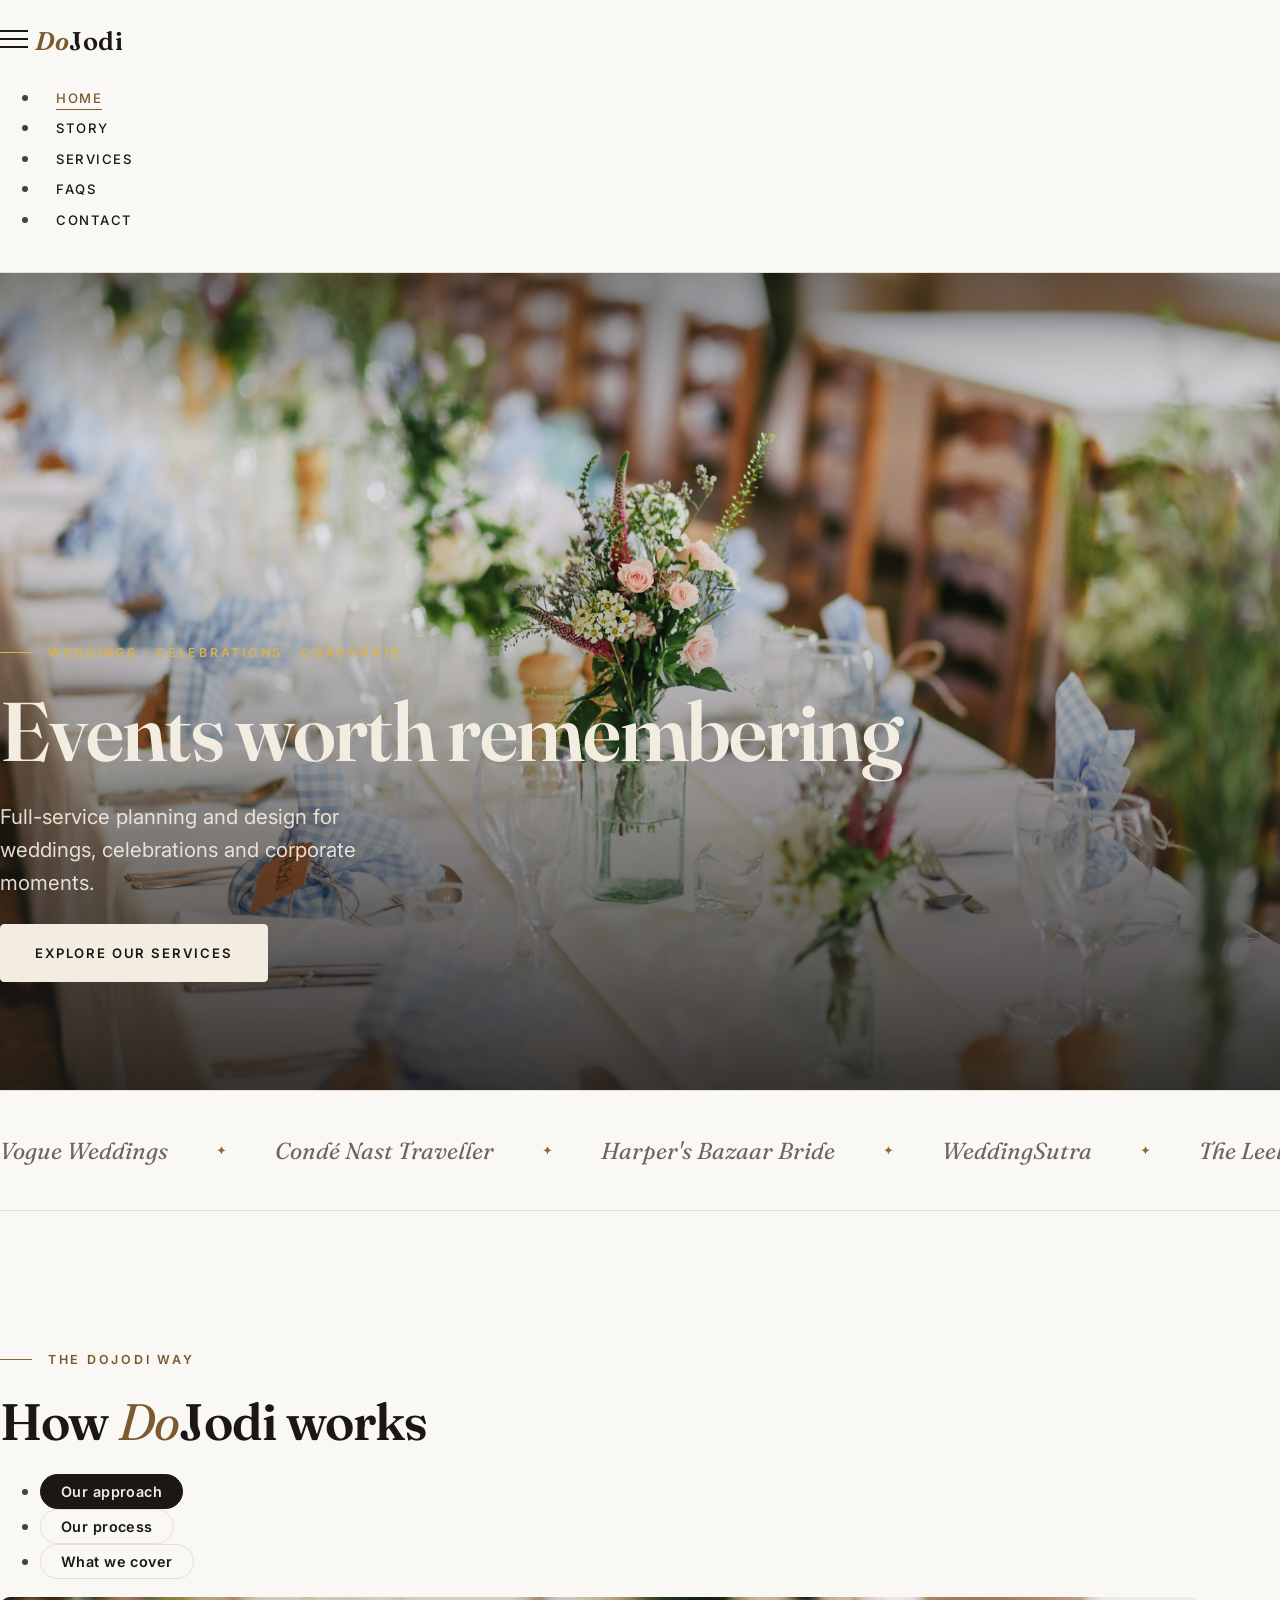
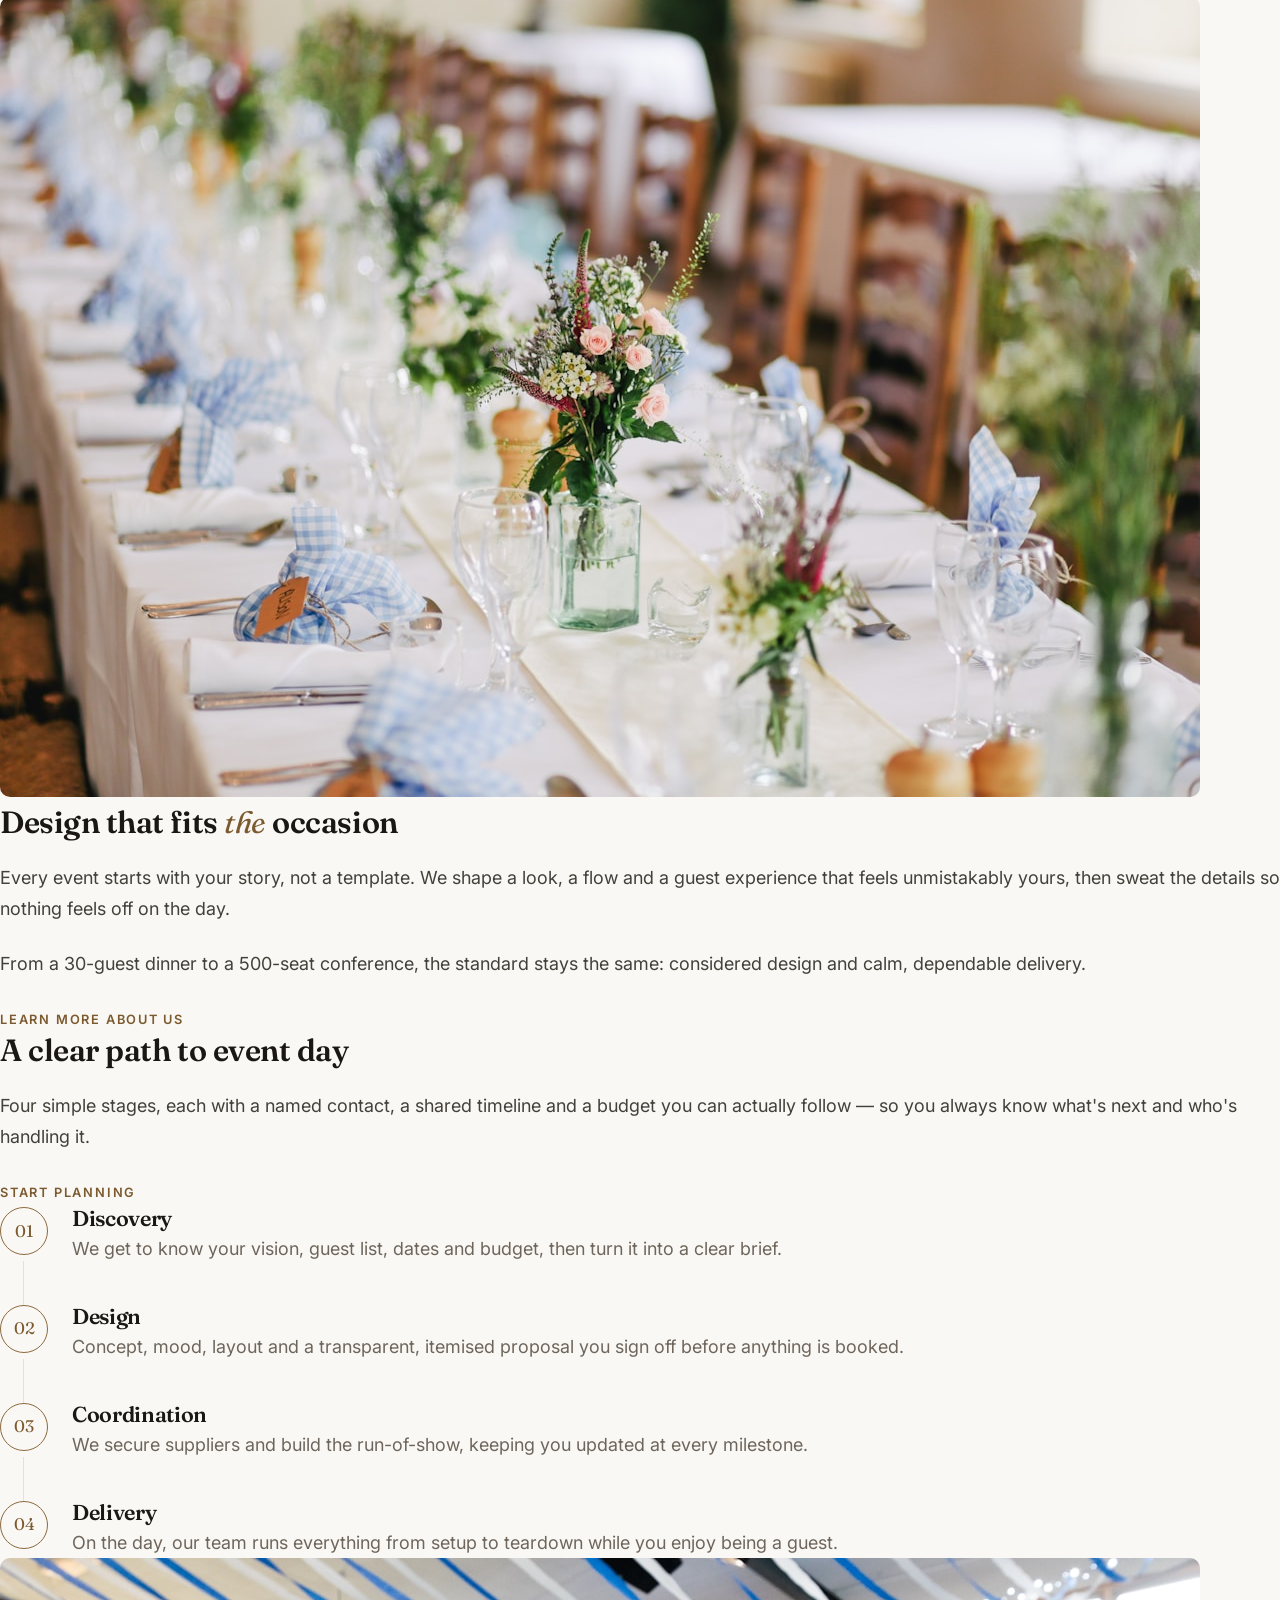
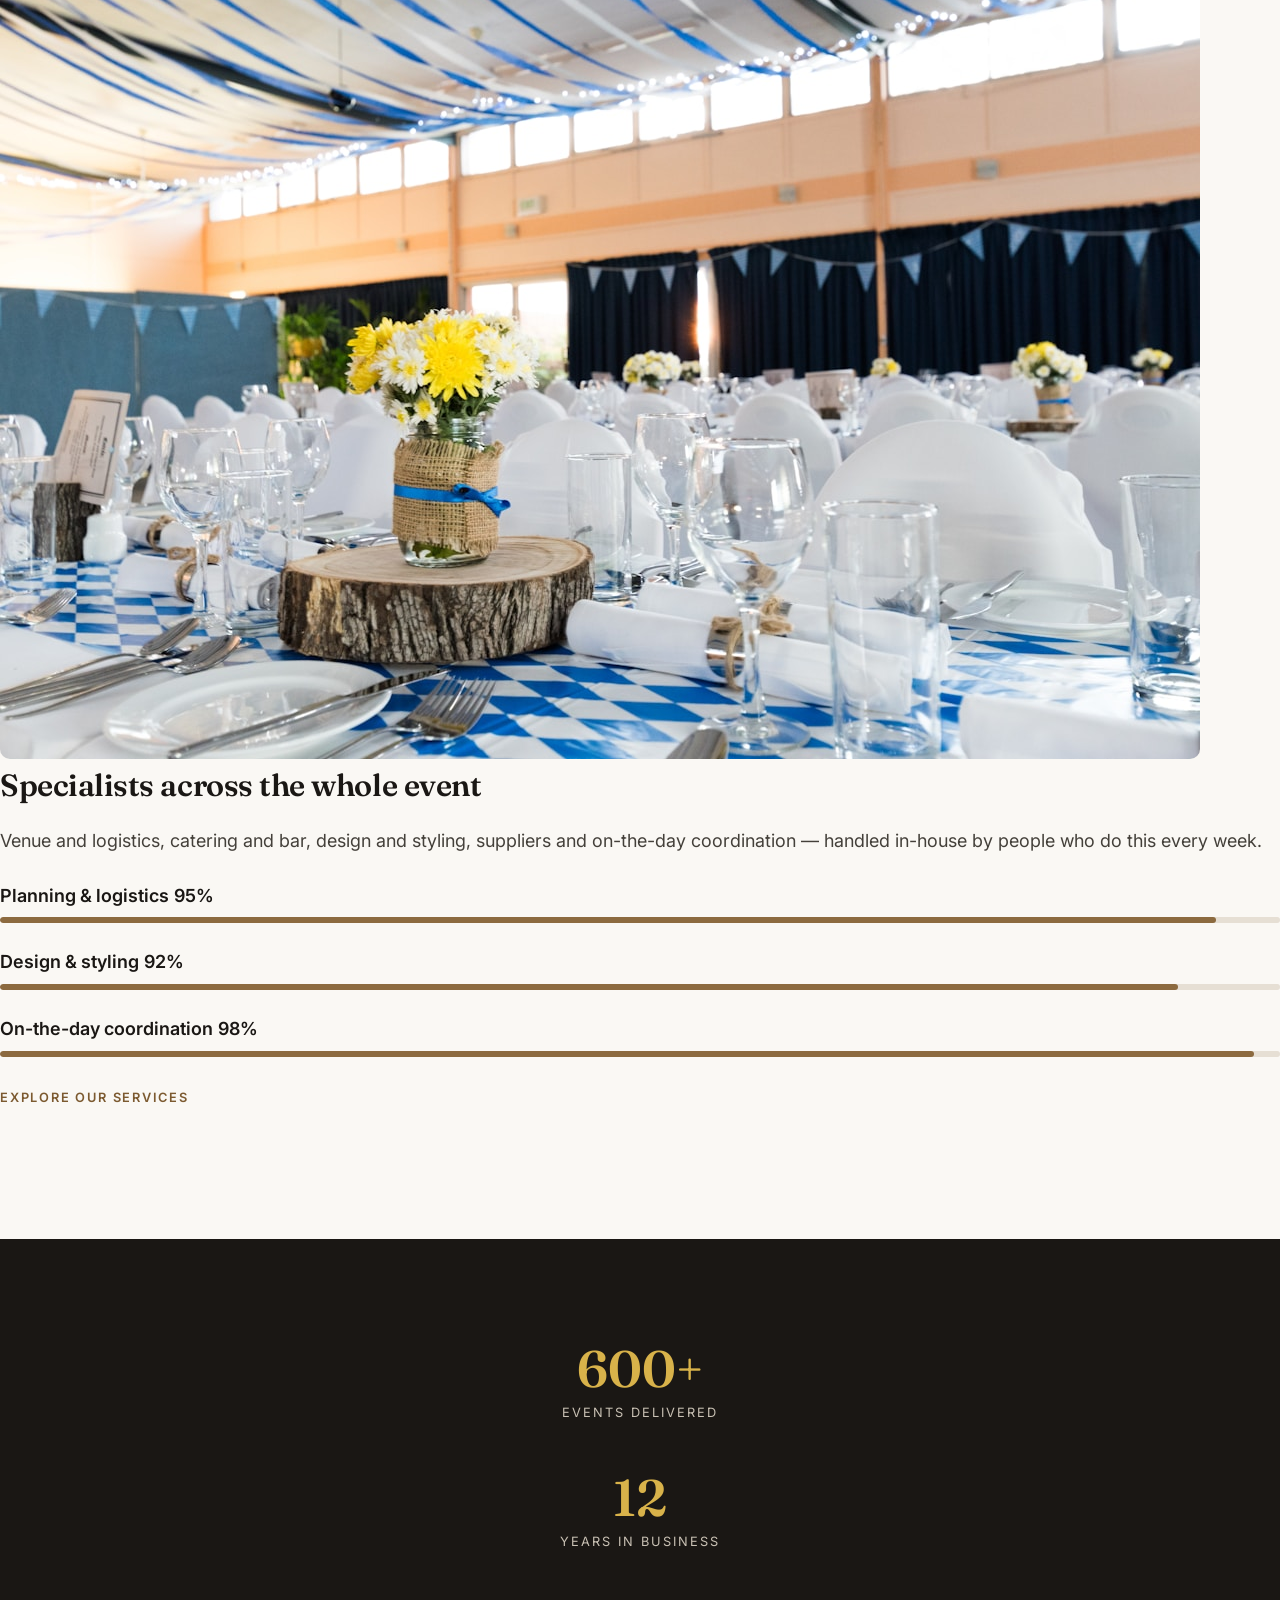
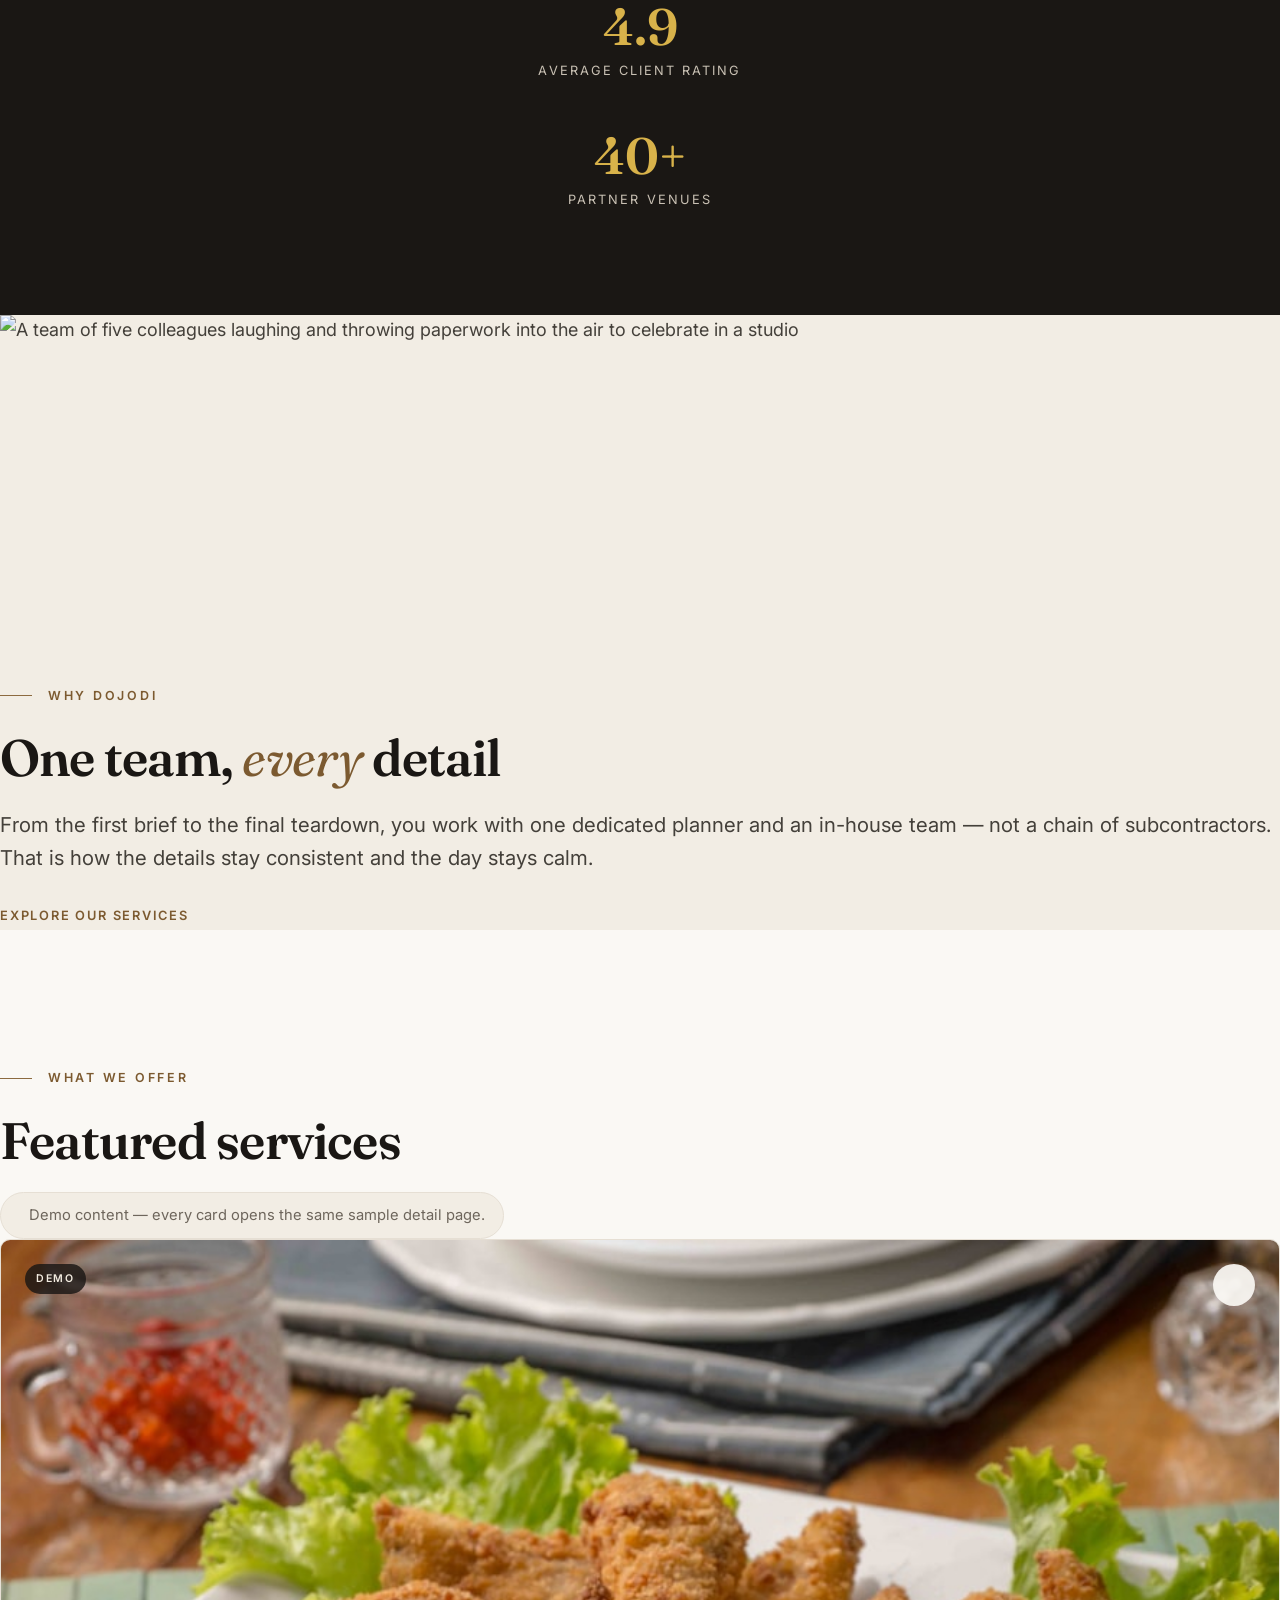
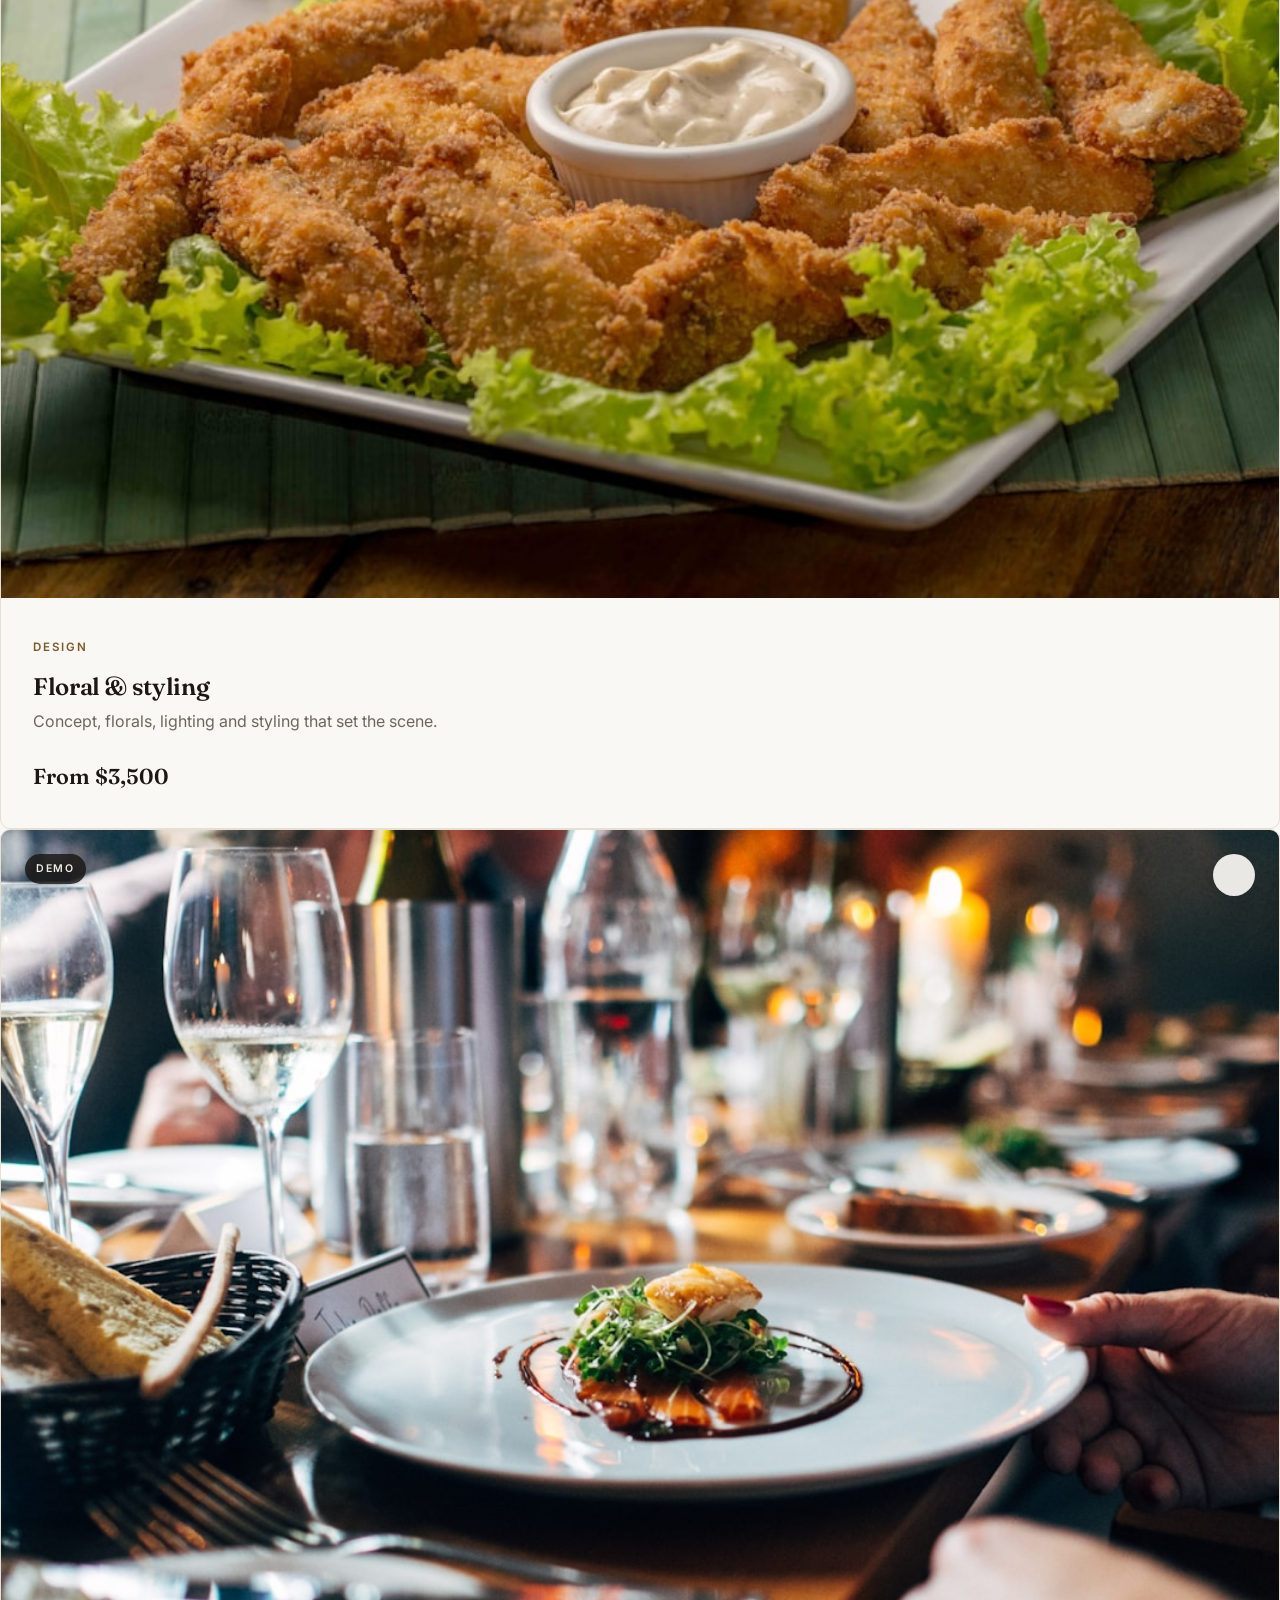
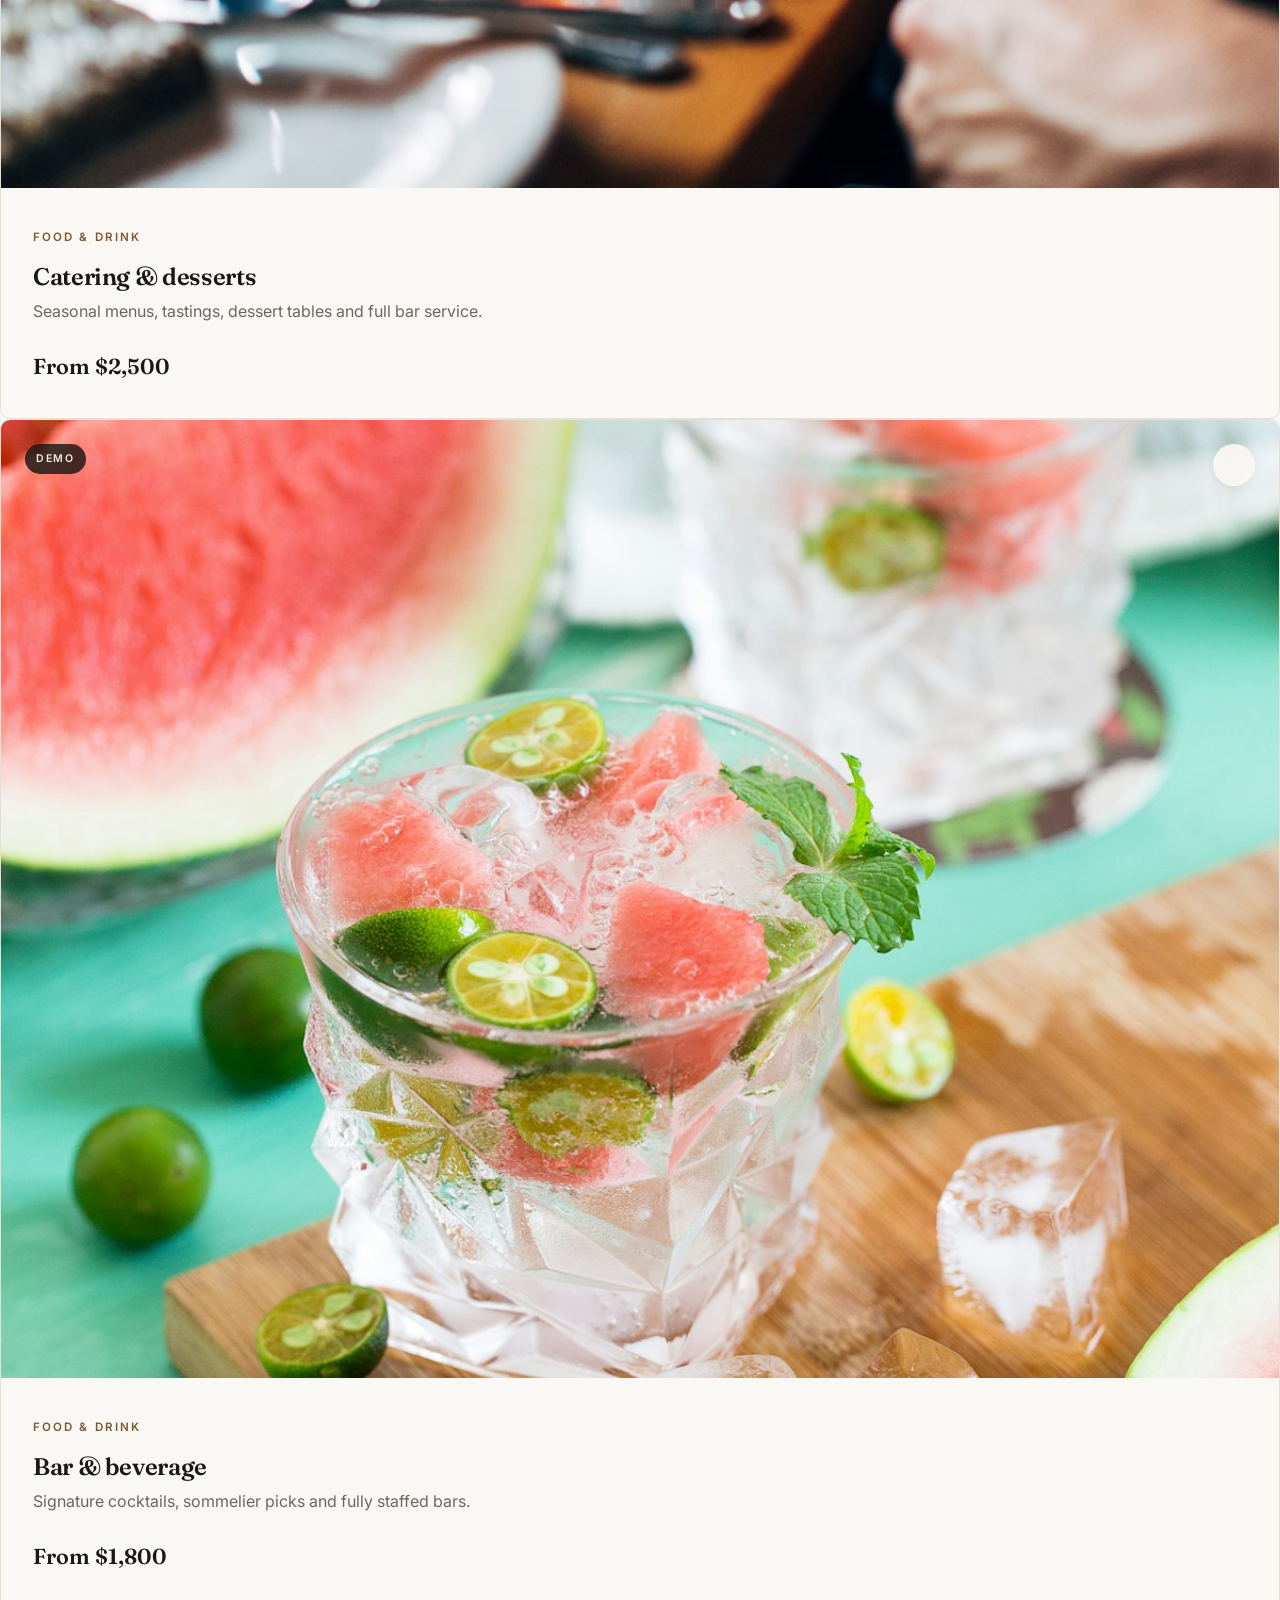
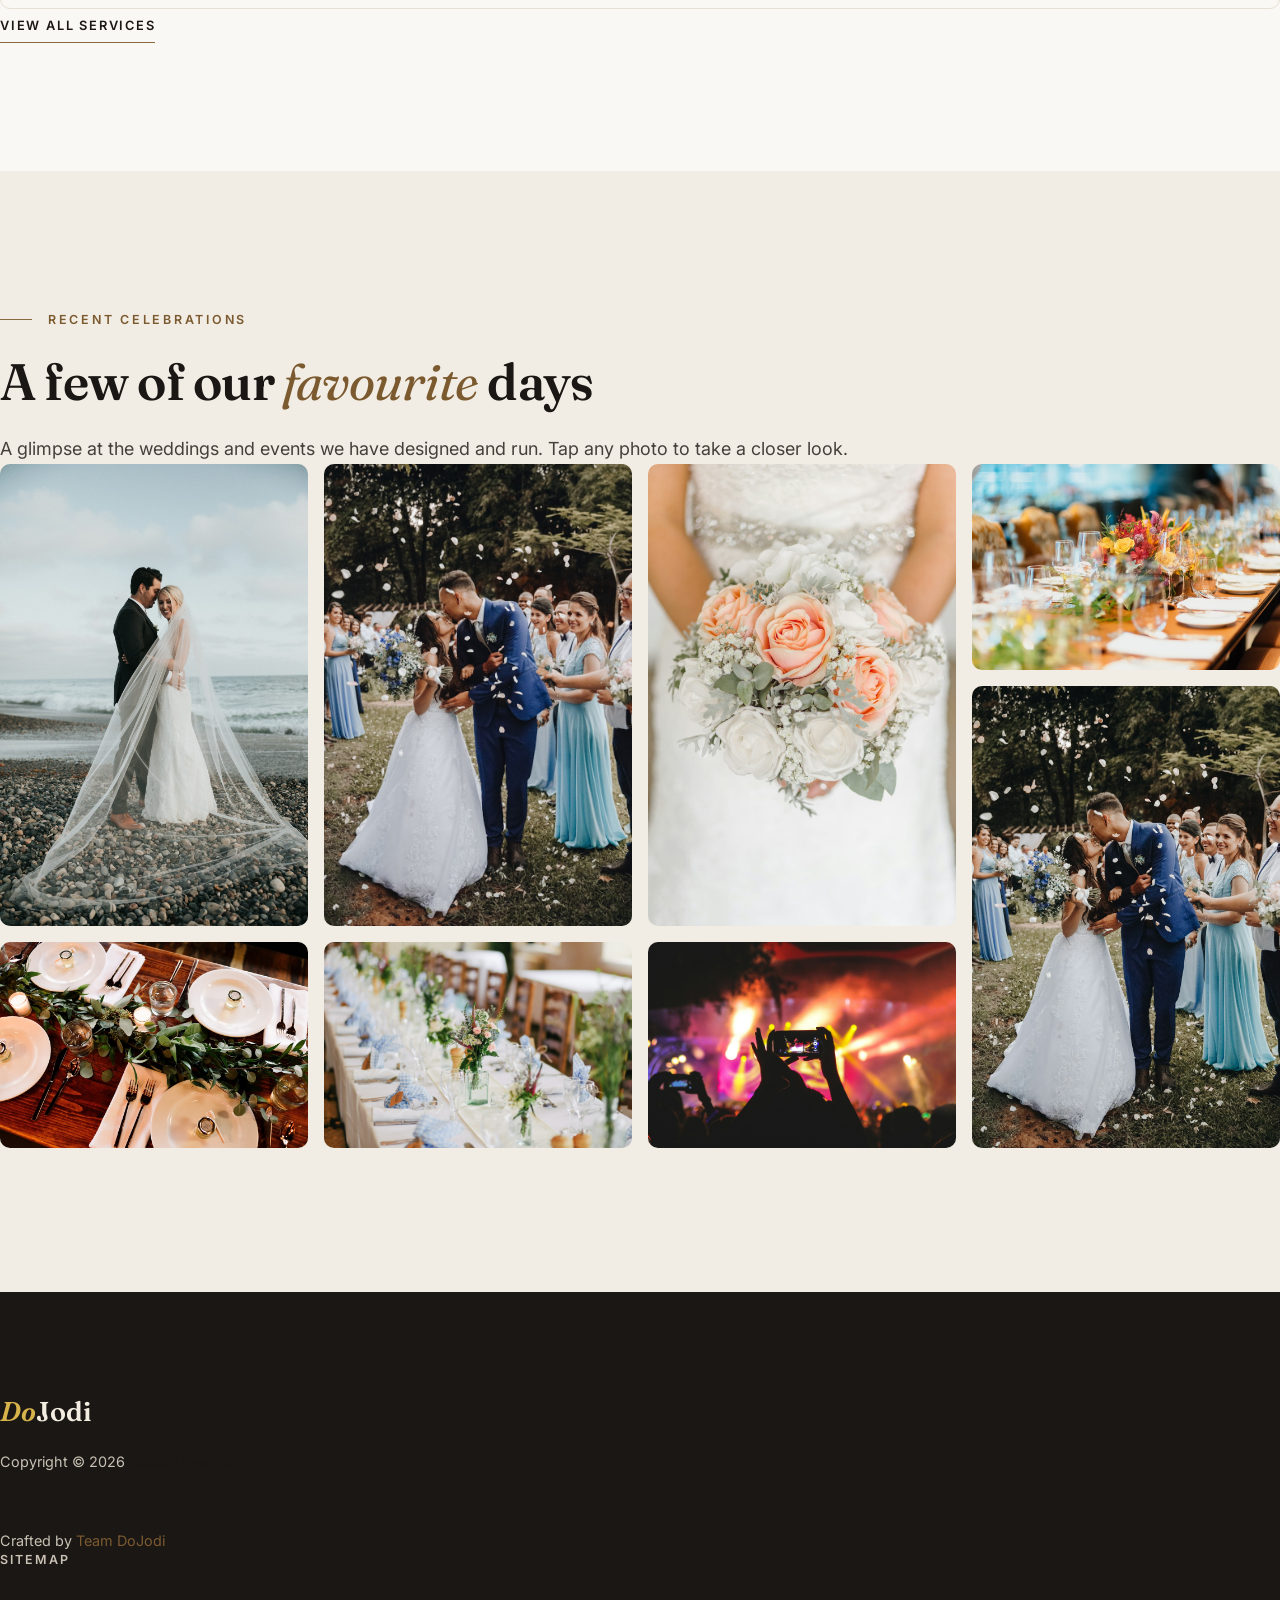
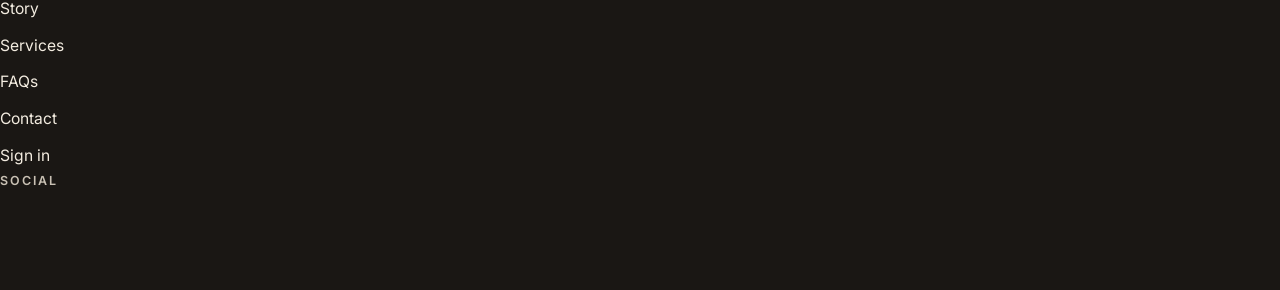
==== commit 5ac9103a: "Fix homepage image quality and tab visibility - Replace all low-quality images: hero slide 1 (52KB→3" ====
--- a/index.html
+++ b/index.html
@@ -120,8 +120,8 @@
               <h2 class="mb-5">How <span>Do</span>Jodi works</h2>
             </div>
 
-            <div class="col-lg-2 col-12 mt-auto mb-auto">
-              <ul class="nav nav-pills mb-5 mx-auto justify-content-center align-items-center" id="pills-tab" role="tablist">
+            <div class="col-12 mb-4">
+              <ul class="nav nav-pills mb-0 gap-2" id="pills-tab" role="tablist">
                 <li class="nav-item" role="presentation">
                   <button class="nav-link active" id="pills-home-tab" data-bs-toggle="pill" data-bs-target="#pills-home" type="button" role="tab" aria-controls="pills-home" aria-selected="true">Our approach</button>
                 </li>
@@ -134,8 +134,8 @@
               </ul>
             </div>
 
-            <div class="col-lg-10 col-12">
-              <div class="tab-content mt-2" id="pills-tabContent">
+            <div class="col-12">
+              <div class="tab-content mt-4" id="pills-tabContent">
                 <div class="tab-pane fade show active" id="pills-home" role="tabpanel" aria-labelledby="pills-home-tab">
                   <div class="row">
                     <div class="col-lg-7 col-12">
--- a/css/dojodi.css
+++ b/css/dojodi.css
@@ -437,15 +437,16 @@
 .stat-label { font-size: 0.8rem; letter-spacing: 0.16em; text-transform: uppercase; color: var(--cream-muted); }
 
 /* --------------------------------------------------------- Home: tabs ---- */
-.about .nav-pills { gap: 4px; }
+.about .nav-pills { gap: 6px; flex-direction: row; flex-wrap: wrap; }
 .about .nav-pills .nav-link {
   font-family: var(--font-body);
-  color: var(--muted); font-size: 0.95rem; font-weight: var(--fw-semibold);
-  letter-spacing: 0.02em; text-transform: none;
-  border-left: 2px solid var(--line); border-radius: 0; padding: 6px 0 6px 16px; width: 100%;
+  color: var(--ink); font-size: 0.9rem; font-weight: 600;
+  letter-spacing: 0.03em; text-transform: none;
+  border: 1.5px solid var(--line); border-radius: 2rem; padding: 8px 20px; width: auto;
+  background: transparent; transition: background 0.2s, color 0.2s, border-color 0.2s;
 }
 .about .nav-pills .nav-link.active, .about .nav-pills .nav-link:hover {
-  background: transparent; color: var(--ink); border-left-color: var(--gold);
+  background: var(--ink); color: var(--cream); border-color: var(--ink);
 }
 .tab-pane img { border-radius: var(--radius-lg); }
 
